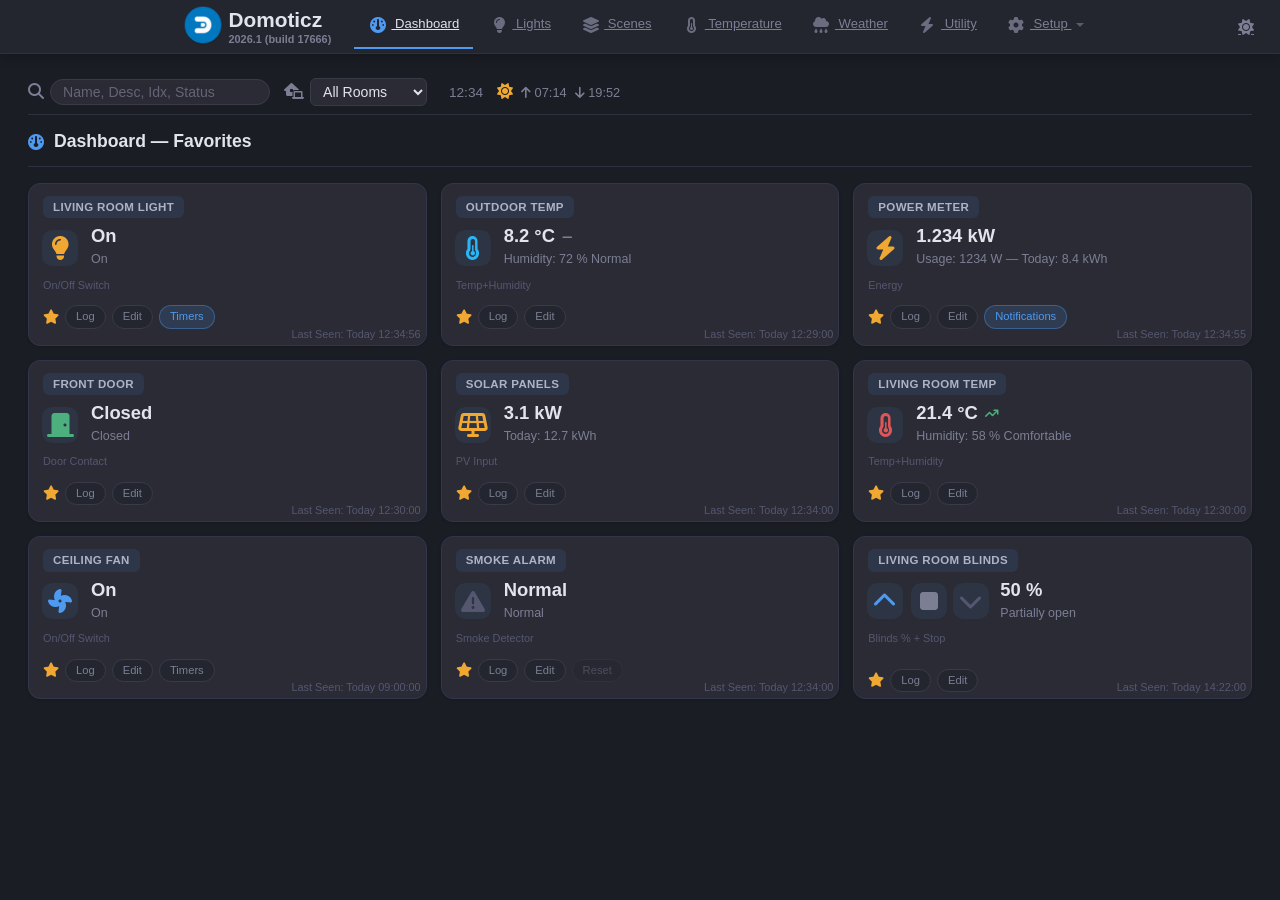
==== demo/index.html @ 9d513e59 "Add Nightglass theme, demo and deploy Introduce the Domoticz 'Nightglass' dark theme: adds core asse" ====
<!DOCTYPE html>
<html lang="en">
<head>
    <meta charset="utf-8">
    <meta name="viewport" content="width=device-width, initial-scale=1.0">
    <title>Dashboard — Nightglass Demo</title>
    <link rel="stylesheet" href="https://cdnjs.cloudflare.com/ajax/libs/font-awesome/6.5.2/css/all.min.css" crossorigin="anonymous" referrerpolicy="no-referrer">
    <link rel="stylesheet" href="../custom.css">
    <link rel="stylesheet" href="demo.css">
    <script src="custom.js"></script>
</head>
<body>
    <script src="navbar.js"></script>
    <script>buildNavbar('dashboard');</script>

    <div id="holder">
        <div class="container-fluid">
            <div style="padding: 16px 0;">

                <!-- topbar -->
                <div id="topBar">
                    <span id="tbFiltSearch">
                        <span class="tbIcon"><i class="fa fa-search"></i></span>
                        <input type="search" placeholder="Name, Desc, Idx, Status">
                    </span>
                    <span id="tbFiltRooms">
                        <span class="tbIcon"><i class="fa fa-house-laptop"></i></span>
                        <select class="combobox ui-corner-all">
                            <option>All Rooms</option>
                            <option>Living Room</option>
                            <option>Kitchen</option>
                            <option>Bedroom</option>
                            <option>Garden</option>
                        </select>
                    </span>
                    <span id="tbTimeSun">
                        <span class="tbTime">12:34</span>
                        <span id="tbSunGroup">
                            <span class="tbIcon"><i class="fa fa-sun"></i></span>
                            <span class="tbSun"><i class="fa fa-arrow-up"></i> 07:14</span>
                            <span class="tbSun"><i class="fa fa-arrow-down"></i> 19:52</span>
                        </span>
                    </span>
                </div>

                <!-- page header -->
                <div class="page-header">
                    <i class="fa-solid fa-gauge"></i>
                    Dashboard &mdash; Favorites
                </div>

                <!-- device cards -->
                <div class="devicesList">
                    <div class="row">

                        <!-- 1. Living Room Light -->
                        <div class="item span4 itemBlock statusNormal" id="d1">
                            <section>
                                <table id="itemtable" border="0" cellpadding="0" cellspacing="0">
                                    <tr>
                                        <td id="name">Living Room Light</td>
                                        <td id="bigtext">On</td>
                                        <td id="img">
                                            <i class="dz-fa-device fa-solid fa-lightbulb" style="color:#f0a832;"></i>
                                        </td>
                                        <td id="status">On</td>
                                        <td id="lastupdate"><span style="font-style:italic">Last Seen</span>: Today 12:34:56</td>
                                        <td id="type">On/Off Switch</td>
                                        <td class="options">
                                            <span><i class="fa-solid fa-star dz-fa-fav dz-fav-on lcursor"></i></span>
                                            <a class="btnsmall" href="#">Log</a>
                                            <a class="btnsmall" href="#">Edit</a>
                                            <a class="btnsmall-sel" href="#">Timers</a>
                                        </td>
                                    </tr>
                                </table>
                            </section>
                        </div>

                        <!-- 2. Outdoor Temp -->
                        <div class="item span4 itemBlock statusNormal" id="d2">
                            <section>
                                <table id="itemtable" border="0" cellpadding="0" cellspacing="0">
                                    <tr>
                                        <td id="name">Outdoor Temp</td>
                                        <td id="bigtext">8.2 °C <i class="dz-fa-trend fa-solid fa-minus"></i></td>
                                        <td id="img">
                                            <i class="dz-fa-device fa-solid fa-temperature-half" style="color:#29b6f6;"></i>
                                        </td>
                                        <td id="status">Humidity: 72 % Normal</td>
                                        <td id="lastupdate"><span style="font-style:italic">Last Seen</span>: Today 12:29:00</td>
                                        <td id="type">Temp+Humidity</td>
                                        <td class="options">
                                            <span><i class="fa-solid fa-star dz-fa-fav dz-fav-on lcursor"></i></span>
                                            <a class="btnsmall" href="#">Log</a>
                                            <a class="btnsmall" href="#">Edit</a>
                                        </td>
                                    </tr>
                                </table>
                            </section>
                        </div>

                        <!-- 3. Power Meter -->
                        <div class="item span4 itemBlock statusNormal" id="d3">
                            <section>
                                <table id="itemtable" border="0" cellpadding="0" cellspacing="0">
                                    <tr>
                                        <td id="name">Power Meter</td>
                                        <td id="bigtext">1.234 kW</td>
                                        <td id="img">
                                            <i class="dz-fa-device fa-solid fa-bolt" style="color:#f0a832;"></i>
                                        </td>
                                        <td id="status">Usage: 1234 W &mdash; Today: 8.4 kWh</td>
                                        <td id="lastupdate"><span style="font-style:italic">Last Seen</span>: Today 12:34:55</td>
                                        <td id="type">Energy</td>
                                        <td class="options">
                                            <span><i class="fa-solid fa-star dz-fa-fav dz-fav-on lcursor"></i></span>
                                            <a class="btnsmall" href="#">Log</a>
                                            <a class="btnsmall" href="#">Edit</a>
                                            <a class="btnsmall-sel" href="#">Notifications</a>
                                        </td>
                                    </tr>
                                </table>
                            </section>
                        </div>

                        <!-- 4. Front Door -->
                        <div class="item span4 itemBlock statusNormal" id="d4">
                            <section>
                                <table id="itemtable" border="0" cellpadding="0" cellspacing="0">
                                    <tr>
                                        <td id="name">Front Door</td>
                                        <td id="bigtext">Closed</td>
                                        <td id="img">
                                            <i class="dz-fa-device fa-solid fa-door-closed" style="color:#4caf7d;"></i>
                                        </td>
                                        <td id="status">Closed</td>
                                        <td id="lastupdate"><span style="font-style:italic">Last Seen</span>: Today 12:30:00</td>
                                        <td id="type">Door Contact</td>
                                        <td class="options">
                                            <span><i class="fa-solid fa-star dz-fa-fav dz-fav-on lcursor"></i></span>
                                            <a class="btnsmall" href="#">Log</a>
                                            <a class="btnsmall" href="#">Edit</a>
                                        </td>
                                    </tr>
                                </table>
                            </section>
                        </div>

                        <!-- 5. Solar Panels -->
                        <div class="item span4 itemBlock statusNormal" id="d5">
                            <section>
                                <table id="itemtable" border="0" cellpadding="0" cellspacing="0">
                                    <tr>
                                        <td id="name">Solar Panels</td>
                                        <td id="bigtext">3.1 kW</td>
                                        <td id="img">
                                            <i class="dz-fa-device fa-solid fa-solar-panel" style="color:#f0a832;"></i>
                                        </td>
                                        <td id="status">Today: 12.7 kWh</td>
                                        <td id="lastupdate"><span style="font-style:italic">Last Seen</span>: Today 12:34:00</td>
                                        <td id="type">PV Input</td>
                                        <td class="options">
                                            <span><i class="fa-solid fa-star dz-fa-fav dz-fav-on lcursor"></i></span>
                                            <a class="btnsmall" href="#">Log</a>
                                            <a class="btnsmall" href="#">Edit</a>
                                        </td>
                                    </tr>
                                </table>
                            </section>
                        </div>

                        <!-- 6. Living Room Temp -->
                        <div class="item span4 itemBlock statusNormal" id="d6">
                            <section>
                                <table id="itemtable" border="0" cellpadding="0" cellspacing="0">
                                    <tr>
                                        <td id="name">Living Room Temp</td>
                                        <td id="bigtext">21.4 °C <i class="dz-fa-trend fa-solid fa-arrow-trend-up"></i></td>
                                        <td id="img">
                                            <i class="dz-fa-device fa-solid fa-temperature-half" style="color:#e05555;"></i>
                                        </td>
                                        <td id="status">Humidity: 58 % Comfortable</td>
                                        <td id="lastupdate"><span style="font-style:italic">Last Seen</span>: Today 12:30:00</td>
                                        <td id="type">Temp+Humidity</td>
                                        <td class="options">
                                            <span><i class="fa-solid fa-star dz-fa-fav dz-fav-on lcursor"></i></span>
                                            <a class="btnsmall" href="#">Log</a>
                                            <a class="btnsmall" href="#">Edit</a>
                                        </td>
                                    </tr>
                                </table>
                            </section>
                        </div>

                        <!-- 7. Ceiling Fan -->
                        <div class="item span4 itemBlock statusNormal" id="d7">
                            <section>
                                <table id="itemtable" border="0" cellpadding="0" cellspacing="0">
                                    <tr>
                                        <td id="name">Ceiling Fan</td>
                                        <td id="bigtext">On</td>
                                        <td id="img">
                                            <i class="dz-fa-device fa-solid fa-fan" style="color:#4e9af1;"></i>
                                        </td>
                                        <td id="status">On</td>
                                        <td id="lastupdate"><span style="font-style:italic">Last Seen</span>: Today 09:00:00</td>
                                        <td id="type">On/Off Switch</td>
                                        <td class="options">
                                            <span><i class="fa-solid fa-star dz-fa-fav dz-fav-on lcursor"></i></span>
                                            <a class="btnsmall" href="#">Log</a>
                                            <a class="btnsmall" href="#">Edit</a>
                                            <a class="btnsmall" href="#">Timers</a>
                                        </td>
                                    </tr>
                                </table>
                            </section>
                        </div>

                        <!-- 8. Smoke Alarm -->
                        <div class="item span4 itemBlock statusNormal" id="d8">
                            <section>
                                <table id="itemtable" border="0" cellpadding="0" cellspacing="0">
                                    <tr>
                                        <td id="name">Smoke Alarm</td>
                                        <td id="bigtext">Normal</td>
                                        <td id="img">
                                            <i class="dz-fa-device fa-solid fa-triangle-exclamation" style="color:#555770;"></i>
                                        </td>
                                        <td id="status">Normal</td>
                                        <td id="lastupdate"><span style="font-style:italic">Last Seen</span>: Today 12:34:00</td>
                                        <td id="type">Smoke Detector</td>
                                        <td class="options">
                                            <span><i class="fa-solid fa-star dz-fa-fav dz-fav-on lcursor"></i></span>
                                            <a class="btnsmall" href="#">Log</a>
                                            <a class="btnsmall" href="#">Edit</a>
                                            <a class="btnsmall-dis" href="#">Reset</a>
                                        </td>
                                    </tr>
                                </table>
                            </section>
                        </div>

                        <!-- 9. Living Room Blinds (triple icon) -->
                        <div class="item span4 itemBlock statusNormal" id="d9">
                            <section>
                                <table id="itemtabletrippleicon" border="0" cellpadding="0" cellspacing="0">
                                    <tr>
                                        <td id="name">Living Room Blinds</td>
                                        <td id="bigtext">50 %</td>
                                        <td id="img1">
                                            <i class="dz-fa-device fa-solid fa-chevron-up lcursor" style="color:#4e9af1;" title="Open Blinds"></i>
                                        </td>
                                        <td id="img2">
                                            <i class="dz-fa-device fa-solid fa-stop lcursor" style="color:#7c7f93;" title="Stop Blinds"></i>
                                        </td>
                                        <td id="img3">
                                            <i class="dz-fa-device fa-solid fa-chevron-down lcursor" style="color:#555770;" title="Close Blinds"></i>
                                        </td>
                                        <td id="status">Partially open</td>
                                        <td id="lastupdate"><span style="font-style:italic">Last Seen</span>: Today 14:22:00</td>
                                        <td id="type">Blinds % + Stop</td>
                                        <td class="options">
                                            <span><i class="fa-solid fa-star dz-fa-fav dz-fav-on lcursor"></i></span>
                                            <a class="btnsmall" href="#">Log</a>
                                            <a class="btnsmall" href="#">Edit</a>
                                        </td>
                                    </tr>
                                </table>
                            </section>
                        </div>

                    </div><!-- /.row -->
                </div><!-- /.devicesList -->

                <div class="page-bottom"></div>
            </div>
        </div>
    </div>
</body>
</html>
---- custom.css ----
@import url("../../css/legacy.css");
/* Don't remove this line! */
@import url("../default/common.css");
@import url("../../font-awesome/css/regular.min.css");
/* Load FA7 regular (outline) style; Domoticz only loads solid by default */

/*
 * ═══════════════════════════════════════════════════════════════════
 *  Domoticz Dark — A clean, modern dark dashboard theme
 *
 *  Color palette
 *  ─────────────
 *  Body / deepest bg:  #1b1d25
 *  Surface 1 (nav):    #23252f
 *  Surface 2 (cards):  #2a2b35
 *  Surface 3 (hover):  #33354a
 *  Border / faint:     #2e3040
 *  Border / strong:    #3a3b47
 *  Accent blue:        #4e9af1
 *  Text primary:       #e2e4ed
 *  Text secondary:     #b0b3c6
 *  Text muted:         #7c7f93
 *  Green / success:    #4caf7d
 *  Red / danger:       #e05555
 *  Yellow / warning:   #f0a832
 * ═══════════════════════════════════════════════════════════════════
 */


/* ══════════════════════════════════════════════════════════════════
   1.  CSS VARIABLE OVERRIDES  (variables.css + dashboard.css tokens)
   ══════════════════════════════════════════════════════════════════ */

:root {
    /* Accent */
    --dz-accent-color: #4e9af1;
    --dz-accent-red: #e05555;
    /* Body */
    --dz-body-bg: #1b1d25;
    --dz-body-bg-start: #1b1d25;
    --dz-body-bg-end: #16181f;
    --dz-body-text: #e2e4ed;
    /* Widgets */
    --dz-widget-bg: #23252f;
    --dz-widget-text: #e2e4ed;
    --dz-widget-border-radius: 10px;
    --dz-widget-shadow: 0 2px 8px rgba(0, 0, 0, 0.25);
    --dz-widget-name-bg: #2a2b35;
    --dz-widget-name-border: #3a3b47;
    --dz-widget-name-text: #e2e4ed;
    --dz-widget-name-font-size: 130%;
    --dz-widget-status-text: #b0b3c6;
    --dz-widget-value-font-size: 140%;
    --dz-widget-hover-name-bg: #33354a;
    --dz-widget-hover-name-border: #4e9af1;
    /* Status colours */
    --dz-status-normal: #2a2b35;
    --dz-status-protected: #2a3050;
    --dz-status-timeout: #e05555;
    --dz-status-low-battery: #f0a832;
    --dz-status-disabled: #3a3b47;
    --dz-status-disabled-opacity: 0.75;
    /* Evohome colours (unchanged) */
    --dz-status-evo-off: var(--dz-status-disabled);
    --dz-status-evo-25: #ff0302;
    --dz-status-evo-22: #ff6a2a;
    --dz-status-evo-19: #fe9b2d;
    --dz-status-evo-16: #79bc5c;
    --dz-status-evo-min: #6ca5fd;
    /* Form inputs */
    --dz-input-bg: #2a2b35;
    --dz-input-text: #e2e4ed;
    --dz-input-border: #3a3b47;
    --dz-input-focus-bg: #33354a;
    /* Modals & dialogs */
    --dz-modal-bg: #23252f;
    --dz-modal-bg-start: #23252f;
    --dz-modal-bg-end: #1e2028;
    --dz-modal-text: #e2e4ed;
    --dz-modal-header-bg: #2a2b35;
    /* Navbar */
    --dz-nav-bg: #23252f;
    /* Buttons */
    --dz-btn-bg: #2a2b35;
    --dz-btn-text: #e2e4ed;
    --dz-btn-border: #3a3b47;
    --dz-btn-hover-bg: #33354a;
    --dz-btn-shadow: none;
    --dz-btn-text-shadow: none;
    --dz-btn-primary-bg: #4e9af1;
    --dz-btn-primary-text: #fff;
    --dz-btn-warning-bg: #f0a832;
    --dz-btn-danger-bg: #e05555;
    --dz-btn-danger-bg-alpha: rgba(224, 85, 85, 0.85);
    --dz-btn-info-bg: #4e9af1;
    --dz-btn-success-bg: #4caf7d;
    /* Content panels */
    --dz-panel-bg: rgba(35, 37, 47, 0.7);
    --dz-panel-bg-dark: rgba(27, 29, 37, 0.85);
    --dz-panel-text: #e2e4ed;
    /* DataTable rows */
    --dz-table-odd-bg: #23252f;
    --dz-table-odd-text: #e2e4ed;
    --dz-table-even-bg: #1e2028;
    --dz-table-even-text: #e2e4ed;
    /* Dashboard 2.0 tokens */
    --dz-dd-grid-line: rgba(255, 255, 255, 0.04);
    --dz-dd-skeleton-start: #2a2b35;
    --dz-dd-skeleton-mid: #33354a;
    --dz-border-color: #2e3040;
    --dd-navbar-h: 54px;
    /* Dashboard widget accent tokens */
    --dz-widget-accent: #4e9af1;
    --dz-widget-amber: #f0a832;
    --dz-widget-energy-export: #4caf7d;
    --dz-widget-energy-price: #c8a0ff;
    --dz-widget-energy-gas: #ff7043;
    --dz-widget-energy-water: #4e9af1;
    --dz-widget-stat-radius: 10px;
    --dz-widget-stat-muted: rgba(226, 228, 237, 0.5);
    --dz-widget-weather-cloud: #7c7f93;
    --dz-widget-weather-snow: #b0b3c6;
    --dz-widget-weather-storm: #e05555;
    --dz-widget-moon-color: #e0d8c8;
    /* -- Semantic aliases (used throughout custom.css; redefine in body.dz-light for light mode) -- */
    --dz-bg: #1b1d25;
    --dz-bg-alt: #1e2028;
    --dz-surface: #23252f;
    --dz-surface-2: #2a2b35;
    --dz-surface-3: #2e3040;
    --dz-border: #33354a;
    --dz-border-b: #3a3b47;
    --dz-text: #e2e4ed;
    --dz-text-soft: #b0b3c6;
    --dz-text-muted: #7c7f93;
    --dz-text-faint: #555770;
    --dz-accent: #4e9af1;
    --dz-accent-light: #6db3f8;
    --dz-accent-hover: #3d89e0;
    --dz-danger: #e05555;
    --dz-danger-hover: #c94444;
    --dz-warning: #f0a832;
    --dz-success: #4caf7d;
    /* RGB channel variants for rgba() compositing */
    --dz-accent-rgb: 78, 154, 241;
    --dz-surface-rgb: 35, 37, 47;
    --dz-border-rgb: 51, 53, 74;
    --dz-overlay-rgb: 255, 255, 255;
}


/* ======================================================================
   1b. LIGHT MODE VARIABLE OVERRIDES  (body.dz-light)
   ====================================================================== */

body.dz-light {
    /* Semantic */
    --dz-bg: #f0f2f5;
    --dz-bg-alt: #e8eaed;
    --dz-surface: #ffffff;
    --dz-surface-2: #f5f6fa;
    --dz-surface-3: #e8eaed;
    --dz-border: #d0d3dc;
    --dz-border-b: #c4c7d0;
    --dz-text: #1a1c24;
    --dz-text-soft: #4a4d5e;
    --dz-text-muted: #6b6e7f;
    --dz-text-faint: #9094a8;
    --dz-accent: #2a7de1;
    --dz-accent-light: #4e9af1;
    --dz-accent-hover: #1d6bc8;
    --dz-danger: #d63b3b;
    --dz-danger-hover: #b32e2e;
    --dz-warning: #c07818;
    --dz-success: #2e8c58;
    --dz-accent-rgb: 42, 125, 225;
    --dz-surface-rgb: 255, 255, 255;
    --dz-border-rgb: 208, 211, 220;
    --dz-overlay-rgb: 0, 0, 0;
    /* Domoticz built-in variable overrides */
    --dz-body-bg: #f0f2f5;
    --dz-body-bg-start: #f0f2f5;
    --dz-body-bg-end: #e8eaed;
    --dz-body-text: #1a1c24;
    --dz-widget-bg: #ffffff;
    --dz-widget-text: #1a1c24;
    --dz-widget-shadow: 0 2px 8px rgba(0, 0, 0, 0.10);
    --dz-widget-name-bg: #f5f6fa;
    --dz-widget-name-border: #d0d3dc;
    --dz-widget-name-text: #1a1c24;
    --dz-widget-status-text: #4a4d5e;
    --dz-widget-hover-name-bg: #e8eaed;
    --dz-widget-hover-name-border: #2a7de1;
    --dz-status-normal: #f5f6fa;
    --dz-status-protected: #e8eef8;
    --dz-status-disabled: #d0d3dc;
    --dz-input-bg: #f5f6fa;
    --dz-input-text: #1a1c24;
    --dz-input-border: #c4c7d0;
    --dz-input-focus-bg: #e8eaed;
    --dz-modal-bg: #ffffff;
    --dz-modal-bg-start: #ffffff;
    --dz-modal-bg-end: #f5f6fa;
    --dz-modal-text: #1a1c24;
    --dz-modal-header-bg: #f5f6fa;
    --dz-nav-bg: #ffffff;
    --dz-btn-bg: #f5f6fa;
    --dz-btn-text: #1a1c24;
    --dz-btn-border: #c4c7d0;
    --dz-btn-hover-bg: #e8eaed;
    --dz-btn-primary-bg: #2a7de1;
    --dz-btn-primary-text: #fff;
    --dz-btn-danger-bg: #d63b3b;
    --dz-btn-danger-bg-alpha: rgba(214, 59, 59, 0.85);
    --dz-btn-info-bg: #2a7de1;
    --dz-btn-success-bg: #2e8c58;
    --dz-btn-warning-bg: #c07818;
    --dz-panel-bg: rgba(255, 255, 255, 0.80);
    --dz-panel-bg-dark: rgba(240, 242, 245, 0.90);
    --dz-panel-text: #1a1c24;
    --dz-table-odd-bg: #ffffff;
    --dz-table-odd-text: #1a1c24;
    --dz-table-even-bg: #f5f6fa;
    --dz-table-even-text: #1a1c24;
    --dz-dd-grid-line: rgba(0, 0, 0, 0.04);
    --dz-dd-skeleton-start: #f5f6fa;
    --dz-dd-skeleton-mid: #e8eaed;
    --dz-border-color: #d0d3dc;
    --dz-widget-accent: #2a7de1;
    --dz-widget-stat-muted: rgba(26, 28, 36, 0.5);
    --dz-widget-weather-cloud: #6b6e7f;
    --dz-widget-weather-snow: #4a4d5e;
    --dz-widget-moon-color: #c8a060;
}

/* ══════════════════════════════════════════════════════════════════
   2.  GLOBAL RESETS & FONT
   ══════════════════════════════════════════════════════════════════ */

body {
    font-family: -apple-system, BlinkMacSystemFont, "Segoe UI", Roboto, "Helvetica Neue", Arial, sans-serif !important;
    -webkit-font-smoothing: antialiased;
    -moz-osx-font-smoothing: grayscale;
    background: var(--dz-bg) !important;
    background-image: none !important;
    color: var(--dz-text);
}

::selection {
    background: rgba(var(--dz-accent-rgb), 0.3);
    color: #fff;
}

::-moz-selection {
    background: rgba(var(--dz-accent-rgb), 0.3);
    color: #fff;
}

::placeholder {
    color: var(--dz-text-muted) !important;
    opacity: 0.7;
}

::-webkit-input-placeholder {
    color: var(--dz-text-muted) !important;
}

::-moz-placeholder {
    color: var(--dz-text-muted) !important;
}


/* ── Custom scrollbar ───────────────────────────────────────────── */

::-webkit-scrollbar {
    width: 8px;
    height: 8px;
}

::-webkit-scrollbar-track {
    background: var(--dz-bg);
}

::-webkit-scrollbar-thumb {
    background: var(--dz-border-b);
    border-radius: 4px;
}

    ::-webkit-scrollbar-thumb:hover {
        background: var(--dz-accent);
    }

* {
    scrollbar-width: thin;
    scrollbar-color: var(--dz-border-b) var(--dz-bg);
}


/* ── Links ──────────────────────────────────────────────────────── */

a {
    color: var(--dz-accent);
}

    a:hover {
        color: #6db0ff;
    }

    a:link {
        color: var(--dz-accent);
    }

.norm-link,
.norm-link a,
.norm-link a:link,
.norm-link a:active,
.norm-link a:visited {
    color: var(--dz-accent);
}


/* ── Headings ───────────────────────────────────────────────────── */

h1,
h3 {
    color: var(--dz-text);
}

h2 {
    color: var(--dz-text-soft);
    background-color: transparent;
}

strong {
    color: var(--dz-text);
}


/* ══════════════════════════════════════════════════════════════════
   3.  NAVBAR  (matches idea/index.html pilot)
   ══════════════════════════════════════════════════════════════════ */

.navbar-inverse .navbar-inner {
    position: relative;
    background: var(--dz-surface) !important;
    background-image: none !important;
    border-bottom: 1px solid var(--dz-surface-3) !important;
    box-shadow: 0 1px 12px rgba(0, 0, 0, 0.3) !important;
    filter: none !important;
    padding: 0 16px !important;
    height: 54px;
}

/* ── Brand / Logo ─────────────────────────────────────────── */

/* Replace default Domoticz logo with ic_launcher.png */
.brand > img {
    content: url('images/ic_launcher.png') !important;
    width: 40px !important;
    height: 40px !important;
    vertical-align: middle;
    margin-right: 4px;
    margin-top: -3px;
}

.brand h1 {
    color: var(--dz-text) !important;
    font-weight: 569;
    padding-top: 9px;
    float: left;
    margin-left: 36px;
    margin-top: -50px;
    text-decoration: none;
}

.brand h2 {
    color: var(--dz-text-muted) !important;
    background-color: transparent !important;
    float: left;
    margin-left: 38px;
    margin-top: -4px;
}

h2#appversion {
    color: var(--dz-text-muted);
}

/* ── Nav items ────────────────────────────────────────────── */

.navbar .nav {
    margin: 0 !important;
}

    .navbar .nav > li {
        margin-top: 0;
        margin-left: 2px;
    }

    .navbar .nav li a {
        font-family: inherit;
        font-weight: 500;
        font-size: 0.82rem;
        color: var(--dz-text-muted) !important;
        background: transparent !important;
        border: none !important;
        border-bottom: 2px solid transparent !important;
        border-radius: 0 !important;
        padding: 16px 14px 14px !important;
        text-shadow: none !important;
        transition: color 0.15s, border-color 0.15s;
        white-space: nowrap;
    }

        /* Font Awesome icon styling in navbar */
        .navbar .nav li a > i.dz-fa-icon {
            font-size: 1rem;
            width: 1.2em;
            text-align: center;
            vertical-align: middle;
            margin-right: 4px;
            opacity: 0.8;
            transition: opacity 0.15s;
        }

        .navbar .nav li a:hover > i.dz-fa-icon {
            opacity: 1;
        }

    .navbar .nav .current_page_item > a > i.dz-fa-icon {
        opacity: 1;
        color: var(--dz-accent);
    }

    /* Font Awesome icons in dropdown menus */
    .navbar .nav .dropdown-menu li a > i.dz-fa-icon {
        font-size: 0.85rem;
        width: 1.4em;
        text-align: center;
        margin-right: 6px;
        opacity: 0.6;
    }

    .navbar .nav .dropdown-menu li a:hover > i.dz-fa-icon {
        opacity: 1;
    }

/* ── Favorite stars → Font Awesome ───────────────────────── */

i.dz-fa-fav {
    font-size: 1rem;
    cursor: pointer;
    transition: color 0.15s, transform 0.15s;
    vertical-align: middle;
}

    i.dz-fa-fav.dz-fav-off {
        color: var(--dz-border-b);
    }

        i.dz-fa-fav.dz-fav-off:hover {
            color: var(--dz-warning);
            transform: scale(1.15);
        }

    i.dz-fa-fav.dz-fav-on {
        color: var(--dz-warning);
    }

        i.dz-fa-fav.dz-fav-on:hover {
            color: #e09828;
            transform: scale(1.15);
        }

/* ── Icon replacement: pre-hide to prevent flicker ──────── */
/* All theme images are hidden immediately on render.        */
/* JS then either replaces (display:none below) or marks    */
/* .dz-icon-skipped to restore visibility.                  */
img[src^="images/"] {
    opacity: 0 !important;
    pointer-events: none !important;
}

    img[src^="images/"].dz-icon-skipped {
        opacity: 1 !important;
        pointer-events: auto !important;
    }

/* ── Icon replacement: hide replaced PNGs ────────────────── */

img.dz-icon-replaced {
    display: none !important;
}

/* ── Icon replacement: size context classes ───────────────── */

/* Default (menu / navbar) */
i.dz-fa-icon {
    font-size: 1rem;
    width: 1.2em;
    text-align: center;
    vertical-align: middle;
    margin-right: 4px;
    opacity: 0.8;
    transition: opacity 0.15s, color 0.15s;
}

/* Trend arrows (tiny inline in bigtext / status) */
i.dz-fa-trend {
    font-size: 0.75rem;
    vertical-align: middle;
    margin: 0 2px;
    line-height: 1;
}

    i.dz-fa-trend.fa-arrow-trend-up {
        color: var(--dz-success);
    }

    i.dz-fa-trend.fa-arrow-trend-down {
        color: var(--dz-danger);
    }

    i.dz-fa-trend.fa-minus {
        color: var(--dz-text-muted);
    }

    i.dz-fa-trend.fa-question {
        color: var(--dz-text-muted);
    }

/* Sensor / weather / device (replaces 48px PNGs) */
i.dz-fa-device {
    font-size: 1.5rem;
    width: 40px;
    height: 40px;
    display: inline-flex;
    align-items: center;
    justify-content: center;
    transition: opacity 0.15s, color 0.2s, transform 0.2s;
    vertical-align: middle;
    flex-shrink: 0;
}

    i.dz-fa-device:hover {
        opacity: 0.85;
    }

/* Wind direction arrow — smooth rotation transitions */
i.dz-wind {
    transition: opacity 0.15s, color 0.2s, transform 0.4s ease;
}

/* Blinds stop button */
i.dz-fa-device.fa-stop {
    color: var(--dz-text-muted);
}

    i.dz-fa-device.fa-stop:hover {
        color: var(--dz-text);
    }

/* Action icons (delete / rename / add in data tables) */
i.dz-fa-action {
    font-size: 0.9rem;
    vertical-align: middle;
    transition: color 0.15s, transform 0.15s;
    cursor: pointer;
}

    i.dz-fa-action.fa-trash-can {
        color: var(--dz-danger);
    }

        i.dz-fa-action.fa-trash-can:hover {
            color: #ff6b6b;
            transform: scale(1.1);
        }

    i.dz-fa-action.fa-pen-to-square {
        color: var(--dz-accent);
    }

        i.dz-fa-action.fa-pen-to-square:hover {
            color: var(--dz-accent-light);
            transform: scale(1.1);
        }

    i.dz-fa-action.fa-plus {
        color: var(--dz-success);
    }

        i.dz-fa-action.fa-plus:hover {
            color: #66d9a0;
            transform: scale(1.1);
        }

    i.dz-fa-action.fa-sliders {
        color: var(--dz-warning);
    }

        i.dz-fa-action.fa-sliders:hover {
            color: #ffc04d;
            transform: scale(1.1);
        }

    i.dz-fa-action.fa-circle-minus {
        color: var(--dz-danger);
    }

        i.dz-fa-action.fa-circle-minus:hover {
            color: #ff6b6b;
            transform: scale(1.1);
        }

    i.dz-fa-action.fa-arrow-up,
    i.dz-fa-action.fa-arrow-down {
        color: var(--dz-text-faint);
    }

        i.dz-fa-action.fa-arrow-up:hover,
        i.dz-fa-action.fa-arrow-down:hover {
            color: var(--dz-text-soft);
            transform: scale(1.1);
        }

    /* Status / state icons */
    i.dz-fa-action.fa-circle-check {
        color: var(--dz-success);
    }

    i.dz-fa-action.fa-circle-xmark {
        color: var(--dz-danger);
    }

    i.dz-fa-action.fa-circle-question {
        color: var(--dz-text-faint);
    }

    i.dz-fa-action.fa-moon {
        color: var(--dz-text-muted);
    }

    i.dz-fa-action.fa-heart-pulse {
        color: var(--dz-accent);
    }

        i.dz-fa-action.fa-heart-pulse:hover {
            color: var(--dz-accent-light);
            transform: scale(1.1);
        }

/* Battery level colours */
i.dz-batt-ok {
    color: var(--dz-success);
}

i.dz-batt-mid {
    color: var(--dz-warning);
}

i.dz-batt-low {
    color: var(--dz-danger);
}

/* Navigation chevron (mobile next arrows) */
i.dz-fa-nav {
    font-size: 0.85rem;
    color: var(--dz-text-muted);
    vertical-align: middle;
    transition: color 0.15s;
}

    i.dz-fa-nav:hover {
        color: var(--dz-accent);
    }

/* ── Navbar-specific icon overrides ──────────────────────── */

.navbar .nav li a:hover {
    color: var(--dz-text-soft) !important;
    background: transparent !important;
    border-bottom-color: rgba(var(--dz-accent-rgb), 0.3) !important;
    transform: none !important;
    box-shadow: none !important;
}

.navbar .nav .current_page_item > a,
.navbar .nav .current_page_item > a:hover {
    color: var(--dz-text) !important;
    background: transparent !important;
    border: none !important;
    border-bottom: 2px solid var(--dz-accent) !important;
    border-radius: 0 !important;
    box-shadow: none !important;
    text-shadow: none !important;
}

    .navbar .nav .current_page_item > a:hover {
        color: #fff !important;
    }

/* ── Dark/Light mode toggle button ───────────────────────── */

#dz-theme-style-nav {
    position: absolute;
    right: 16px;
    top: 0;
    height: 54px;
    margin: 0;
    padding: 0;
    list-style: none;
    display: flex;
    align-items: center;
}

#dz-theme-style-toggle > a,
#dz-theme-style-btn {
    display: flex !important;
    align-items: center;
    height: 54px;
    padding: 0 10px !important;
    color: var(--dz-text-muted) !important;
    font-size: 1rem;
    background: transparent !important;
    border: none !important;
    transition: color 0.2s;
}

    #dz-theme-style-toggle > a:hover,
    #dz-theme-style-btn:hover {
        color: var(--dz-accent) !important;
        background: transparent !important;
        border-bottom-color: transparent !important;
        box-shadow: none !important;
    }

/* ── Dropdown menus ───────────────────────────────────────── */

.navbar .nav .dropdown-menu {
    background: var(--dz-surface) !important;
    backdrop-filter: blur(16px);
    -webkit-backdrop-filter: blur(16px);
    border: 1px solid var(--dz-surface-3) !important;
    border-radius: 10px !important;
    box-shadow: 0 8px 32px rgba(0, 0, 0, 0.5) !important;
    padding: 6px !important;
    margin-top: 0 !important;
}

    .navbar .nav .dropdown-menu li a {
        color: var(--dz-text-soft) !important;
        border-radius: 6px !important;
        padding: 8px 14px !important;
        border: none !important;
        background: transparent !important;
        transition: background 0.15s, color 0.15s;
    }

        .navbar .nav .dropdown-menu li a:hover {
            background: rgba(var(--dz-accent-rgb), 0.1) !important;
            color: var(--dz-text) !important;
            transform: none !important;
            box-shadow: none !important;
        }

    .navbar .nav .dropdown-menu .current_page_item > a {
        background: rgba(var(--dz-accent-rgb), 0.15) !important;
        border: none !important;
        color: #fff !important;
        box-shadow: none !important;
        text-shadow: none !important;
    }

        .navbar .nav .dropdown-menu .current_page_item > a:hover {
            background: rgba(var(--dz-accent-rgb), 0.25) !important;
        }

    .navbar .nav .dropdown-menu .divider {
        background-color: var(--dz-surface-3) !important;
        border-bottom: none !important;
        margin: 4px 6px !important;
    }

.navbar .divider-vertical {
    border-left: 1px solid var(--dz-surface-3);
    border-right: none;
}

.dropdown-menu .divider {
    background-color: var(--dz-surface-3);
    border-bottom: 1px solid var(--dz-border-b);
}


/* ══════════════════════════════════════════════════════════════════
   4.  TOP BAR  (#topBar — search, room selector, sun times)
   ══════════════════════════════════════════════════════════════════ */

#topBar {
    border-bottom: 1px solid var(--dz-surface-3);
    padding-bottom: 8px;
    margin-bottom: 8px;
}

#tbFiltSearch INPUT {
    background: var(--dz-surface-2) !important;
    color: var(--dz-text) !important;
    border: 1px solid var(--dz-border-b) !important;
    border-radius: 20px !important;
    padding: 4px 12px !important;
    font-size: 0.82rem;
    transition: border-color 0.2s, box-shadow 0.2s;
}

    #tbFiltSearch INPUT:focus {
        background: var(--dz-border) !important;
        color: var(--dz-text) !important;
        border-color: var(--dz-accent) !important;
        box-shadow: 0 0 0 2px rgba(var(--dz-accent-rgb), 0.15) !important;
        outline: none !important;
    }

#tbFiltRooms SELECT {
    background: var(--dz-surface-2) !important;
    color: var(--dz-text) !important;
    border: 1px solid var(--dz-border-b) !important;
    border-radius: 6px !important;
    padding: 4px 8px;
}

#tbSunGroup {
    color: var(--dz-text-muted);
}

#tbTimeSun .fa-sun {
    color: var(--dz-warning);
}

#tbLinks a.btn {
    background: var(--dz-surface-2) !important;
    border: 1px solid var(--dz-border-b) !important;
    color: var(--dz-text) !important;
    border-radius: 6px !important;
    font-size: 0.8rem;
    transition: border-color 0.2s, background 0.2s;
}

    #tbLinks a.btn:hover {
        background: var(--dz-border) !important;
        border-color: var(--dz-accent) !important;
    }


/* ══════════════════════════════════════════════════════════════════
   5.  CONTENT PANELS & SECTIONS
   ══════════════════════════════════════════════════════════════════ */

.row-fluid [class^="span"] {
    background-color: rgba(var(--dz-surface-rgb), 0.5) !important;
    color: var(--dz-text) !important;
    border-radius: 10px;
}

.item > section {
    height: 100% !important;
}

.row-fluid .span2 {
    background-color: transparent !important;
}

.page-header-small {
    border-bottom: 1px solid var(--dz-surface-3);
}

.page-content-container {
    background: rgba(var(--dz-surface-rgb), 0.5);
    border: 1px solid var(--dz-surface-3);
    border-radius: 10px;
}

SECTION.dashCategory h2 {
    color: var(--dz-text-muted);
    font-size: 0.78rem;
    font-weight: 600;
    text-transform: uppercase;
    letter-spacing: 0.08em;
    padding-bottom: 6px;
    border-bottom: 1px solid var(--dz-surface-3);
    margin-bottom: 10px;
}

/* ── Device card grid: equal row heights + vertical gap ──────── */
/* align-items:stretch (overrides Domoticz flex-start) makes every  */
/* .item in a flex row grow to the tallest card's height.           */
/* row-gap provides consistent vertical space between wrapped rows. */
.devicesList .row,
SECTION.dashCategory .row,
#tempwidgets,
#weatherwidgets {
    align-items: stretch;
    row-gap: 14px;
}

#holder > .container-fluid {
    padding-top: 54px;
}


/* ══════════════════════════════════════════════════════════════════
   6.  DEVICE / WIDGET CARDS  (the core of the theme)
       Redesigned: clean surface card with compact name chip,
       hero value, smaller icon with background circle,
       and muted metadata footer.
       (Inspired by idea/index.html node-card layout)

       Card DOM (all tds are display:block):
       ┌─ td#name        ← 1st-child   (name chip)
       ├─ td#bigtext     ← 1st+1       (hero value)
       ├─ td#img/img1    ← 1st+2       (primary icon)
       ├─ td#img2        ← 1st+3  *    (2nd icon – blinds/groups only)
       ├─ td#img3        ← 1st+4  *    (3rd icon – blinds+stop only)
       ├─ td#status      ← varies      (status / selector buttons)
       ├─ td#lastupdate  ← varies      (timestamp footer)
       ├─ td.input       ← varies  *   (dimmer slider)
       └─ td.options     ←         *   (tab-view: fav + log/edit/etc.)
   ══════════════════════════════════════════════════════════════════ */

/* Helper: all table ID variants */
/* (written once and re-used via CSS custom-property-like selectors) */


/* ── 6a. Card container (.item.itemBlock div) ─────────────────── */
/* The .item.itemBlock div IS the flex item, so it stretches to the  */
/* row height automatically via align-items:stretch on the flex      */
/* container. All visual card appearance lives here so that hover,   */
/* border and background fill the full equal-height card box.        */

div.item.itemBlock {
    background: var(--dz-surface-2);
    border: 1px solid var(--dz-border);
    border-top-color: rgb(51, 53, 74);
    border-right-color: rgb(51, 53, 74);
    border-bottom-color: rgb(51, 53, 74);
    border-left-color: rgb(51, 53, 74);
    border-radius: 12px;
    box-shadow: 0 1px 3px rgba(0, 0, 0, 0.15);
    padding: 12px 14px 19px;
    box-sizing: border-box;
    min-height: 110px;
    transition: border-color 0.2s ease, box-shadow 0.2s ease, transform 0.15s ease;
    overflow: visible;
    position: relative;
    color: var(--dz-text);
    font-family: inherit;
}

    div.item.itemBlock:hover {
        background: var(--dz-surface-3);
        border-color: rgba(var(--dz-accent-rgb), 0.4);
        box-shadow: 0 4px 16px rgba(0, 0, 0, 0.25);
        transform: translateY(-1px);
    }

/* Temperature / weather widgets carry .itemBlock on the custom     */
/* element tag, while the inner div only gets .item — restore card  */
/* visuals and the positioning context for absolute icons.          */
.itemBlock > div.item {
    background: var(--dz-surface-2);
    border: 1px solid var(--dz-border);
    border-radius: 12px;
    box-shadow: 0 1px 3px rgba(0, 0, 0, 0.15);
    padding: 12px 14px 10px;
    box-sizing: border-box;
    min-height: 120px;
    height: 100%;
    transition: border-color 0.2s ease, box-shadow 0.2s ease, transform 0.15s ease;
    overflow: visible;
    position: relative;
    color: var(--dz-text);
    font-family: inherit;
}

.itemBlock:hover > div.item {
    background: var(--dz-surface-3);
    border-color: rgba(var(--dz-accent-rgb), 0.4);
    box-shadow: 0 4px 16px rgba(0, 0, 0, 0.25);
    transform: translateY(-1px);
}

div.item.itemBlock > section {
    height: 100%;
}

body table[id^="itemtable"],
body table[id^="itemtable"] tbody,
body table[id^="itemtable"] tbody tr {
    width: 100%;
    height: 100%;
}

    body table[id^="itemtable"] tbody tr {
        display: flex;
        flex-direction: column;
    }

/* Reset the inner <tr> — it is now a plain layout container.        */
/* Padding and background have moved to .item.itemBlock above.       */
body table#itemtable tbody tr,
body table#itemtablenotype tbody tr,
body table#itemtablenostatus tbody tr,
body table#itemtablesmall tbody tr,
body table#itemtabledoubleicon tbody tr,
body table#itemtabletrippleicon tbody tr,
body table#itemtablesmalldoubleicon tbody tr,
body table#itemtablesmalltrippleicon tbody tr {
    background: transparent !important;
    border: none !important;
    border-radius: 0 !important;
    box-shadow: none !important;
    padding: 0 !important;
    margin: 0 !important;
    width: 100% !important;
    min-height: 0 !important;
    color: inherit !important;
    font-family: inherit !important;
    transition: none !important;
}


/* ── 6b. Name chip (td:first-child / td#name) ────────────────── */

body table#itemtable tr td:first-child,
body table#itemtablenotype tr td:first-child,
body table#itemtablenostatus tr td:first-child,
body table#itemtablesmall tr td:first-child,
body table#itemtabledoubleicon tr td:first-child,
body table#itemtabletrippleicon tr td:first-child,
body table#itemtablesmalldoubleicon tr td:first-child,
body table#itemtablesmalltrippleicon tr td:first-child {
    display: inline-block !important;
    float: none !important;
    width: auto !important;
    max-width: calc(100% - 10px);
    background: rgba(var(--dz-accent-rgb), 0.10) !important;
    color: var(--dz-text-soft) !important;
    border: none !important;
    border-radius: 6px !important;
    padding: 2px 10px !important;
    margin-bottom: 6px !important;
    font-family: inherit !important;
    font-size: 0.72rem !important;
    font-weight: 600 !important;
    letter-spacing: 0.03em;
    text-transform: uppercase;
    line-height: 1.6 !important;
    height: auto !important;
    white-space: nowrap;
    overflow: hidden;
    text-overflow: ellipsis;
    transition: background 0.2s, color 0.2s;
}

    body table#itemtabletrippleicon tr td:first-child + td + td + td + td + td + td + td {
        color: var(--dz-text-faint) !important;
        font-size: 0.68rem !important;
        padding-left: 0 !important;
        padding-top: 10px !important;
    }

body table#itemtable tr:hover td:first-child,
body table#itemtablenotype tr:hover td:first-child,
body table#itemtablenostatus tr:hover td:first-child,
body table#itemtablesmall tr:hover td:first-child,
body table#itemtabledoubleicon tr:hover td:first-child,
body table#itemtabletrippleicon tr:hover td:first-child,
body table#itemtablesmalldoubleicon tr:hover td:first-child,
body table#itemtablesmalltrippleicon tr:hover td:first-child {
    background: rgba(var(--dz-accent-rgb), 0.18) !important;
    color: var(--dz-text) !important;
}

/* Status-class colour overrides on the name chip */
div.item.statusNormal td#name {
    background-color: rgba(var(--dz-accent-rgb), 0.10) !important;
}

div.item.statusProtected td#name {
    background-color: rgba(78, 100, 241, 0.15) !important;
    color: #8da0f0 !important;
}

div.item.statusTimeout td#name {
    background-color: rgba(224, 85, 85, 0.15) !important;
    color: #f08080 !important;
}

div.item.statusLowBattery td#name {
    background-color: rgba(240, 168, 50, 0.15) !important;
    color: #f0c060 !important;
}

div.item.statusDisabled td#name {
    background-color: rgba(100, 100, 110, 0.12) !important;
    color: var(--dz-text-muted) !important;
}

div.item.statusDisabled {
    opacity: 0.75;
}


/* ── 6c. Hero value (td#bigtext — 2nd td) ────────────────────── */

body table#itemtable tr td:first-child + td,
body table#itemtablenotype tr td:first-child + td,
body table#itemtablenostatus tr td:first-child + td,
body table#itemtablesmall tr td:first-child + td,
body table#itemtabledoubleicon tr td:first-child + td,
body table#itemtabletrippleicon tr td:first-child + td,
body table#itemtablesmalldoubleicon tr td:first-child + td,
body table#itemtablesmalltrippleicon tr td:first-child + td {
    float: none !important;
    display: block !important;
    margin: 0 0 2px 0 !important;
    padding-left: 48px !important;
    min-height: 24px;
    font-size: 1.15rem !important;
    font-weight: 700 !important;
    color: var(--dz-text) !important;
    line-height: 1.35;
    white-space: nowrap;
    overflow: hidden;
    text-overflow: ellipsis;
}

/* Double/triple icon cards need extra left-padding for multiple icons */
body table#itemtabledoubleicon tr td:first-child + td,
body table#itemtablesmalldoubleicon tr td:first-child + td {
    padding-left: 90px !important;
}

body table#itemtabletrippleicon tr td:first-child + td,
body table#itemtablesmalltrippleicon tr td:first-child + td {
    padding-left: 132px !important;
}


    /* ── 6d. Primary icon (td#img — 3rd td) ──────────────────────── */

    body table#itemtable tr td:first-child + td + td,
    body table#itemtablenotype tr td:first-child + td + td,
    body table#itemtablenostatus tr td:first-child + td + td,
    body table#itemtablesmall tr td:first-child + td + td,
    body table#itemtabledoubleicon tr td:first-child + td + td,
    body table#itemtabletrippleicon tr td:first-child + td + td,
    body table#itemtablesmalldoubleicon tr td:first-child + td + td,
    body table#itemtablesmalltrippleicon tr td:first-child + td + td {
        position: absolute !important;
        top: 27px !important;
        left: 0px !important;
        float: none !important;
        display: flex !important;
        align-items: center;
        justify-content: center;
        width: 36px !important;
        height: 36px !important;
        margin: 0 !important;
        padding: 0 !important;
        background: rgba(var(--dz-accent-rgb), 0.08);
        border-radius: 10px;
        overflow: hidden;
        border: none !important;
        transition: background 0.2s;
    }

body table[id^="itemtable"] tr:hover td:first-child + td + td {
    background: rgba(var(--dz-accent-rgb), 0.14);
}

body table#itemtable tr td:first-child + td + td img,
body table#itemtablenotype tr td:first-child + td + td img,
body table#itemtablenostatus tr td:first-child + td + td img,
body table#itemtablesmall tr td:first-child + td + td img,
body table#itemtabledoubleicon tr td:first-child + td + td img,
body table#itemtabletrippleicon tr td:first-child + td + td img,
body table#itemtablesmalldoubleicon tr td:first-child + td + td img,
body table#itemtablesmalltrippleicon tr td:first-child + td + td img {
    width: 26px !important;
    height: 26px !important;
    display: block;
    object-fit: contain;
}


/* ── 6e. Second icon (td#img2 — 4th td) ──────────────────────── */

body table#itemtabledoubleicon tr td:first-child + td + td + td,
body table#itemtabletrippleicon tr td:first-child + td + td + td,
body table#itemtablesmalldoubleicon tr td:first-child + td + td + td,
body table#itemtablesmalltrippleicon tr td:first-child + td + td + td {
    position: absolute !important;
    top: 27px !important;
    left: 38px !important;
    float: none !important;
    display: flex !important;
    align-items: center;
    justify-content: center;
    width: 36px !important;
    height: 36px !important;
    margin: 0 !important;
    padding: 0 !important;
    background: rgba(var(--dz-accent-rgb), 0.08);
    border-radius: 10px;
    overflow: hidden;
    border: none !important;
    transition: background 0.2s;
}

body table#itemtabledoubleicon tr:hover td:first-child + td + td + td,
body table#itemtablesmalldoubleicon tr:hover td:first-child + td + td + td {
    background: rgba(var(--dz-accent-rgb), 0.14);
}

body table#itemtabledoubleicon tr td:first-child + td + td + td img,
body table#itemtabletrippleicon tr td:first-child + td + td + td img,
body table#itemtablesmalldoubleicon tr td:first-child + td + td + td img,
body table#itemtablesmalltrippleicon tr td:first-child + td + td + td img {
    width: 26px !important;
    height: 26px !important;
    display: block;
    object-fit: contain;
}

/* Triple icon third button (td#img3 — 5th td) */
body table#itemtabletrippleicon tr td:first-child + td + td + td + td,
body table#itemtablesmalltrippleicon tr td:first-child + td + td + td + td {
    position: absolute !important;
    top: 27px !important;
    left: 76px !important;
    float: none !important;
    display: flex !important;
    align-items: center;
    justify-content: center;
    width: 36px !important;
    height: 36px !important;
    margin: 0 !important;
    padding: 0 !important;
    background: rgba(var(--dz-accent-rgb), 0.08);
    border-radius: 10px;
    overflow: hidden;
    border: none !important;
    transition: background 0.2s;
}

body table#itemtabletrippleicon tr:hover td:first-child + td + td + td + td,
body table#itemtablesmalltrippleicon tr:hover td:first-child + td + td + td + td {
    background: rgba(var(--dz-accent-rgb), 0.14);
}

body table#itemtabletrippleicon tr td:first-child + td + td + td + td img,
body table#itemtablesmalltrippleicon tr td:first-child + td + td + td + td img {
    width: 26px !important;
    height: 26px !important;
    display: block;
    object-fit: contain;
}


/* ── 6f. Status line (td#status) ──────────────────────────────── */
/*    Must clear the absolute icons and sit below the value line.   */

body table[id^="itemtable"] tr td#status {
    display: block !important;
    float: none !important;
    clear: both;
    position: relative;
    z-index: 1;
    padding-left: 48px !important;
    margin-top: 2px !important;
    font-size: 0.78rem !important;
    font-weight: 500;
    color: var(--dz-text-muted) !important;
    line-height: 1.4;
    min-height: 0;
}

/* Double/triple icon cards: match the bigtext padding */
body table#itemtabledoubleicon tr td#status,
body table#itemtablesmalldoubleicon tr td#status {
    padding-left: 90px !important;
}

body table#itemtabletrippleicon tr td#status,
body table#itemtablesmalltrippleicon tr td#status {
    padding-left: 132px !important;
}

.ui-dialog-titlebar,
.ui-state-default:not(.ui-slider-handle),
.ui-widget-header:not(.ui-slider-handle):not(.ui-slider-range),
.ui-timepicker-div .ui-slider-handle {
    background-image: none !important;
    background-color: transparent !important;
}

.ui-dialog-titlebar,
.ui-state-default:not(.ui-slider-handle),
.ui-widget-header:not(.ui-slider-handle, .ui-slider-range) {
    background-image: none !important;
}

.ui-widget-header {
    background: none !important;
    background-image: none !important;
    background-color: transparent !important;
}

.dd-select {
    border-radius: 2px;
    border: solid 1px var(--dz-border-b);
    position: relative;
    cursor: pointer;
    background: var(--dz-surface) !important;
}

.dd-options {
    border: solid 1px var(--dz-border-b);
    border-top-width: 1px;
    border-top-style: solid;
    border-top-color: var(--dz-border-b);
    border-top: none;
    list-style: none;
    box-shadow: 0px 1px 5px rgba(0, 0, 0, 0.15);
    display: none;
    position: absolute;
    z-index: 2000;
    margin: 0;
    padding: 0;
    background: var(--dz-surface) !important;
    overflow: auto;
}

/* ── 6g. Last update line (td#lastupdate) ─────────────────────── */

body table[id^="itemtable"] tr td#lastupdate {
    display: none !important;
    float: none !important;
    clear: both;
    padding-left: 0 !important;
    margin-top: 8px !important;
    padding-top: 6px !important;
    border-top: 0px solid rgba(var(--dz-overlay-rgb), 0.05) !important;
    font-size: 0.68rem !important;
    color: var(--dz-text-faint) !important;
    font-style: normal !important;
    line-height: 1.5;
    position: absolute;
    bottom: -18px;
    right: -7px;
}

.itemBlock .ui-selectmenu-button {
    width: 93%;
}


body table[id^="itemtable"] tr td#lastupdate span[style] {
    font-style: normal !important;
    color: var(--dz-text-faint) !important;
}

dztemperaturewidget .dz-card-footer {
    margin-top: -5px !important;
}

dzweatherwidget .dz-card-footer {
    margin-top: -5px !important;
}

.dz-card-footer .dz-time {
    white-space: nowrap;
    flex-shrink: 0;
    position: absolute;
    right: 5px;
    font-size: 0.68rem !important;
    color: var(--dz-text-faint) !important;
    font-style: normal !important;
    line-height: 1.5;
}

body table[id^="itemtable"] tr td#type {
    display: block !important;
    float: none !important;
    clear: both;
    padding-left: 0 !important;
    font-size: 0.68rem !important;
    color: var(--dz-text-faint) !important;
    font-style: normal !important;
    margin-bottom: 35px;
}

/* ── 6h. Dimmer / blinds slider ──────────────────────────────── */
/*    The HTML has inline margin-left (50/94/124px) sized for the    */
/*    original full-width name bar layout. The JS ResizeDimSliders   */
/*    also sets an inline pixel width based on #name width.          */
/*    Both must be overridden to fit the new card layout.            */

/* Dashboard slider container (td.input) */
body table[id^="itemtable"] tr td.input {
    display: block !important;
    clear: both;
    float: none !important;
    position: relative;
    width: auto !important;
    padding: 8px 4px 4px 4px !important;
    margin-top: 6px !important;
    border-top: 1px solid rgba(var(--dz-overlay-rgb), 0.04);
}

/* ALL .dimslider divs inside any card — override inline styles.
   Covers dashboard (td.input .dimslider) and tab-view (td#type .dimslider). */
body table[id^="itemtable"] tr .dimslider,
body table[id^="itemtable"] tr div[class*="dimslider"],
body table[id^="itemtable"] tr .dimsmall,
body table[id^="itemtable"] tr .dimsmall3 {
    margin-left: 0 !important;
    margin-right: 0 !important;
    margin-top: 4px !important;
    margin-bottom: 4px !important;
    width: calc(100% - 8px) !important;
    min-width: 60px !important;
    max-width: 100% !important;
    box-sizing: border-box !important;
    visibility: visible !important;
    /* ensure it's shown after init */
}

#itemtabletrippleicon .dimslider {
    margin-top: 10px !important;
}

/* jQuery UI slider track — clean slim track */
body table[id^="itemtable"] tr .dimslider.ui-slider,
body table[id^="itemtable"] tr .ui-slider {
    background: var(--dz-border) !important;
    background-image: none !important;
    border: none !important;
    border-radius: 6px !important;
    height: 6px !important;
    margin-top: 4px !important;
    margin-bottom: 4px !important;
    position: relative;
}

    /* Slider fill / range */
    body table[id^="itemtable"] tr .ui-slider .ui-slider-range {
        background: linear-gradient(90deg, var(--dz-accent), var(--dz-accent-light)) !important;
        background-image: none !important;
        border-radius: 6px !important;
        height: 100% !important;
        top: 0 !important;
    }

    /* Slider handle */
    body table[id^="itemtable"] tr .ui-slider .ui-slider-handle {
        background: var(--dz-accent) !important;
        background-image: none !important;
        border: 2px solid #fff !important;
        border-radius: 50% !important;
        width: 18px !important;
        height: 18px !important;
        top: -7px !important;
        margin-left: -9px !important;
        cursor: grab !important;
        box-shadow: 0 1px 4px rgba(0, 0, 0, 0.3) !important;
        outline: none !important;
        transition: transform 0.1s ease, box-shadow 0.1s ease;
    }

        body table[id^="itemtable"] tr .ui-slider .ui-slider-handle:hover,
        body table[id^="itemtable"] tr .ui-slider .ui-slider-handle:focus {
            background: var(--dz-accent-light) !important;
            transform: scale(1.15);
            box-shadow: 0 0 0 4px rgba(var(--dz-accent-rgb), 0.2), 0 1px 4px rgba(0, 0, 0, 0.3) !important;
        }

        body table[id^="itemtable"] tr .ui-slider .ui-slider-handle:active {
            cursor: grabbing !important;
            transform: scale(1.1);
        }


/* ── 6i. Selector buttons → chip / pill style ─────────────────── */
/*    (Like idea/index.html .filter-btn)                            */

dztemperaturewidget table[id^="itemtablenotype"] tr td#status {
    margin-bottom: 40px !important;
}

dztemperaturewidget table[id^="itemtablenotype"] tr td.options {
    bottom: -10px !important;
}

dzweatherwidget table[id^="itemtablenotype"] tr td#status {
    margin-bottom: 40px !important;
}

dzweatherwidget table[id^="itemtablenotype"] tr td.options {
    bottom: -10px !important;
}


body table[id^="itemtable"] tr td#status .btn-group {
    display: flex !important;
    flex-wrap: wrap !important;
    gap: 5px !important;
    margin-left: 0 !important;
    margin-top: 4px !important;
}

    body table[id^="itemtable"] tr td#status .btn-group .btn {
        font-size: 0.72rem !important;
        padding: 3px 12px !important;
        border-radius: 20px !important;
        border: 1px solid var(--dz-border-b) !important;
        background: var(--dz-surface) !important;
        color: var(--dz-text-muted) !important;
        font-weight: 500;
        line-height: 1.4;
        white-space: normal !important;
        transition: all 0.15s;
        box-shadow: none !important;
        text-shadow: none !important;
        background-image: none !important;
    }

        body table[id^="itemtable"] tr td#status .btn-group .btn:hover {
            background: var(--dz-border) !important;
            color: var(--dz-text) !important;
            border-color: var(--dz-accent) !important;
        }

        body table[id^="itemtable"] tr td#status .btn-group .btn-selected,
        body table[id^="itemtable"] tr td#status .btn-group .btn.active,
        body table[id^="itemtable"] tr td#status .btn-group .btn-selected:hover {
            background: var(--dz-accent) !important;
            color: #fff !important;
            border-color: var(--dz-accent) !important;
        }

/* Selector dropdown (SelectorStyle 1) */
body table[id^="itemtable"] tr td#status .selectorlevels select,
body table[id^="itemtable"] tr td#status select {
    background: var(--dz-surface) !important;
    color: var(--dz-text) !important;
    border: 1px solid var(--dz-border-b) !important;
    border-radius: 8px !important;
    padding: 3px 8px !important;
    font-size: 0.78rem !important;
}

/* jQuery UI selectmenu inside cards */
body table[id^="itemtable"] .ui-selectmenu-button {
    background: var(--dz-surface) !important;
    border: 1px solid var(--dz-border-b) !important;
    border-radius: 8px !important;
    color: var(--dz-text) !important;
}


/* ── 6j. Card entrance animation ──────────────────────────────── */

body table[id^="itemtable"] tbody tr {
    animation: cardSlideIn 0.35s ease both;
}

@keyframes cardSlideIn {
    from {
        opacity: 0;
        transform: translateY(8px);
    }

    to {
        opacity: 1;
        transform: translateY(0);
    }
}


/* ── 6k. Type label for full-size cards ───────────────────────── */

body table#itemtable tr td:first-child + td + td + td + td + td:before,
body table#itemtablenotype tr td:first-child + td + td + td + td:before,
body table#itemtablenostatus tr td:first-child + td + td + td + td + td:before {
    color: var(--dz-text-faint) !important;
    font-size: 0.68rem !important;
}

body table#itemtable tr td:first-child + td + td + td + td + td,
body table#itemtablenostatus tr td:first-child + td + td + td + td + td {
    color: var(--dz-text-faint) !important;
    font-size: 0.68rem !important;
    padding-left: 0 !important;
    margin-top: 10px;
}

    /* Description / detail row in full-size cards */
    body table#itemtable tr td:first-child + td + td + td + td + td + td,
    body table#itemtablenotype tr td:first-child + td + td + td + td + td,
    body table#itemtablenostatus tr td:first-child + td + td + td + td + td + td {
        color: var(--dz-text-muted) !important;
        font-size: 0.78rem !important;
        padding-top: 4px !important;
        padding-left: 0 !important;
        border-top: 0px solid rgba(var(--dz-overlay-rgb), 0.05) !important;
        margin-bottom: 10px;
    }


/* ── 6l. Tab-view options row (favorite star + Log/Edit/etc.) ── */
/*    Style the .btnsmall chips and favorite star                   */

body table[id^="itemtable"] tr td.options {
    display: flex !important;
    flex-wrap: wrap;
    align-items: center;
    gap: 6px;
    padding: 8px 0 2px !important;
    margin-top: auto !important;
    border-top: 0px solid rgba(var(--dz-overlay-rgb), 0.05) !important;
    clear: both;
    position: absolute;
    bottom: -15px;
}

    /* Favorite star icon — FA replacement + PNG fallback */
    body table[id^="itemtable"] tr td.options img[src*="favorite"] {
        width: 18px !important;
        height: 18px !important;
        opacity: 0.6;
        transition: opacity 0.15s, transform 0.15s;
        vertical-align: middle;
        flex-shrink: 0;
    }

        body table[id^="itemtable"] tr td.options img[src*="favorite"]:hover {
            opacity: 1;
            transform: scale(1.15);
        }

    body table[id^="itemtable"] tr td.options i.dz-fa-fav {
        font-size: 0.9rem;
        flex-shrink: 0;
    }

    /* Remove the &nbsp; spacers after the star */
    body table[id^="itemtable"] tr td.options span {
        display: inline-flex;
        align-items: center;
    }

    /* Log / Edit / Timers / Notifications → chip style */
    body table[id^="itemtable"] tr td.options .btnsmall,
    body table[id^="itemtable"] tr td.options .btnsmall-sel,
    body table[id^="itemtable"] tr td.options .btnsmall-dis {
        font-size: 0.7rem !important;
        padding: 3px 10px !important;
        border-radius: 20px !important;
        border: 1px solid var(--dz-border-b) !important;
        background: var(--dz-surface) !important;
        background-image: none !important;
        color: var(--dz-text-muted) !important;
        font-weight: 500;
        line-height: 1.4;
        text-decoration: none;
        transition: all 0.15s;
        white-space: nowrap;
        display: inline-block;
    }

        body table[id^="itemtable"] tr td.options .btnsmall:hover {
            background: var(--dz-border) !important;
            color: var(--dz-text) !important;
            border-color: var(--dz-accent) !important;
        }

    /* Active / "has items" variant (e.g. Timers active, Notifications set) */
    body table[id^="itemtable"] tr td.options .btnsmall-sel {
        background: rgba(var(--dz-accent-rgb), 0.15) !important;
        color: var(--dz-accent) !important;
        border-color: rgba(var(--dz-accent-rgb), 0.4) !important;
    }

        body table[id^="itemtable"] tr td.options .btnsmall-sel:hover {
            background: rgba(var(--dz-accent-rgb), 0.25) !important;
            color: #fff !important;
            border-color: var(--dz-accent) !important;
        }

    /* Disabled variant */
    body table[id^="itemtable"] tr td.options .btnsmall-dis {
        opacity: 0.4;
        cursor: default;
    }


/* ══════════════════════════════════════════════════════════════════
   7.  BUTTONS  (flat dark style)
   ══════════════════════════════════════════════════════════════════ */

.btn {
    background-image: none !important;
    text-shadow: none !important;
    box-shadow: none !important;
    border-radius: 8px !important;
    transition: all 0.2s ease;
}

    .btn.btn-default {
        background: var(--dz-surface-2) !important;
        color: var(--dz-text) !important;
        border: 1px solid var(--dz-border-b) !important;
    }

        .btn.btn-default:hover {
            background: var(--dz-border) !important;
            border-color: var(--dz-accent) !important;
        }

        .btn.btn-default.active {
            background: rgba(var(--dz-accent-rgb), 0.18) !important;
            border-color: var(--dz-accent) !important;
            color: #fff !important;
        }

.btnsmall,
.btnsmall-sel {
    background: var(--dz-surface-2) !important;
    background-image: none !important;
    color: var(--dz-text) !important;
    border: 1px solid var(--dz-border-b) !important;
    border-radius: 6px !important;
    transition: all 0.2s ease;
}

    .btnsmall:hover {
        background: var(--dz-border) !important;
        border-color: var(--dz-accent) !important;
        color: #fff !important;
        box-shadow: none !important;
    }

.btnsmall-sel {
    background: rgba(var(--dz-accent-rgb), 0.18) !important;
    border-color: var(--dz-accent) !important;
}

.btnsmall-dis {
    background: var(--dz-bg-alt) !important;
    background-image: none !important;
    color: var(--dz-text-muted) !important;
    border: 1px solid var(--dz-surface-3) !important;
    border-radius: 6px !important;
    opacity: 0.6;
}

.btnstyle,
.btnstyle3 {
    background: var(--dz-surface-2) !important;
    background-image: none !important;
    border: 1px solid var(--dz-border-b) !important;
    border-radius: 8px !important;
    color: var(--dz-text) !important;
    transition: all 0.2s ease;
}

    .btnstyle:hover,
    .btnstyle3:hover {
        background: var(--dz-border) !important;
        border-color: var(--dz-accent) !important;
        color: #fff !important;
    }

.btnstyle-sel,
.btnstyle3-sel {
    background: rgba(var(--dz-accent-rgb), 0.18) !important;
    background-image: none !important;
    border: 1px solid var(--dz-accent) !important;
    border-radius: 8px !important;
    color: #fff !important;
}

.btnstylerev {
    background: var(--dz-surface-2) !important;
    background-image: none !important;
    border: 1px solid var(--dz-border-b) !important;
    border-radius: 8px !important;
    color: var(--dz-text) !important;
}

.btnstyle3:disabled,
.btnstyle3-dis {
    background: var(--dz-bg-alt) !important;
    background-image: none !important;
    color: var(--dz-text-muted) !important;
    border: 1px solid var(--dz-surface-3) !important;
    opacity: 0.6;
}

.btn-primary {
    background-color: var(--dz-accent) !important;
    background-image: none !important;
    border-color: var(--dz-accent) !important;
    color: #fff !important;
}

    .btn-primary:hover {
        background-color: var(--dz-accent-hover) !important;
    }

.btn-danger {
    background-color: var(--dz-danger) !important;
    background-image: none !important;
    border-color: var(--dz-danger) !important;
}

    .btn-danger:hover {
        background-color: var(--dz-danger-hover) !important;
    }

.btn-success {
    background-color: var(--dz-success) !important;
    background-image: none !important;
    border-color: var(--dz-success) !important;
}

    .btn-success:hover {
        background-color: #3d9e6c !important;
    }

.btn-warning {
    background-color: var(--dz-warning) !important;
    background-image: none !important;
    border-color: var(--dz-warning) !important;
}

    .btn-warning:hover {
        background-color: #d99528 !important;
    }

.btn-info {
    background-color: var(--dz-accent) !important;
    background-image: none !important;
    border-color: var(--dz-accent) !important;
}

    .btn-info:hover {
        background-color: var(--dz-accent-hover) !important;
    }

/* Modern glass-style buttons */
.btn-modern {
    background: rgba(var(--dz-accent-rgb), 0.12) !important;
    border: 1px solid rgba(var(--dz-accent-rgb), 0.35) !important;
    color: var(--dz-text) !important;
    border-radius: 10px !important;
}

    .btn-modern:hover {
        background: rgba(var(--dz-accent-rgb), 0.25) !important;
        border-color: rgba(var(--dz-accent-rgb), 0.6) !important;
        color: #fff !important;
        box-shadow: 0 8px 24px rgba(var(--dz-accent-rgb), 0.2) !important;
    }

.btn-modern-warning {
    background: rgba(240, 168, 50, 0.12) !important;
    border-color: rgba(240, 168, 50, 0.35) !important;
}

    .btn-modern-warning:hover:not(:disabled) {
        background: rgba(240, 168, 50, 0.25) !important;
        border-color: rgba(240, 168, 50, 0.6) !important;
        box-shadow: 0 8px 24px rgba(240, 168, 50, 0.2) !important;
    }


/* ══════════════════════════════════════════════════════════════════
   8.  FORM INPUTS  (clean pill-style like idea/index.html)
   ══════════════════════════════════════════════════════════════════ */

input[type="text"],
input[type="password"],
input[type="number"],
input[type="email"],
input[type="search"],
input[type="tel"],
input[type="url"],
textarea {
    background-color: var(--dz-surface-2) !important;
    color: var(--dz-text) !important;
    border: 1px solid var(--dz-border-b) !important;
    border-radius: 8px !important;
    padding: 6px 12px !important;
    font-family: inherit !important;
    font-size: 0.88rem !important;
    transition: border-color 0.2s ease, box-shadow 0.2s ease, background-color 0.2s ease;
}

    input:focus,
    textarea:focus {
        background-color: var(--dz-surface-3) !important;
        color: var(--dz-text) !important;
        border-color: var(--dz-accent) !important;
        box-shadow: 0 0 0 3px rgba(var(--dz-accent-rgb), 0.12) !important;
        outline: none !important;
    }

/* ── Themed Device Container ─────────────────────────────────────────────── */
#devicecontainer {
    margin-top: 3px;
    background: rgba(27, 29, 37, 0.92); /* glassy dark background */
    background-image: linear-gradient(to bottom, rgba(42, 43, 53, 0.92), rgba(22, 24, 31, 0.98));
    border: 1px solid var(--dz-border-color, #2e3040);
    border-radius: 12px;
    box-shadow: 0 4px 24px rgba(0,0,0,0.18);
    width: 100%;
    height: 240px;
    overflow-y: scroll;
    padding: 12px 16px;
    color: var(--dz-body-text, #e2e4ed);
    font-size: 1em;
}

    #devicecontainer input[type="checkbox"].devicecheckbox {
        accent-color: var(--dz-accent-color, #4e9af1);
        width: 18px;
        height: 18px;
        margin-right: 10px;
        vertical-align: middle;
        border-radius: 6px;
        background: rgba(255,255,255,0.08);
        border: 1.5px solid var(--dz-accent-color, #4e9af1);
        box-shadow: 0 2px 8px rgba(0,0,0,0.10);
        transition: border-color 0.2s;
    }

        #devicecontainer input[type="checkbox"].devicecheckbox:checked {
            border-color: var(--dz-accent-color, #4e9af1);
            background: rgba(78,154,241,0.18);
        }

    #devicecontainer label, #devicecontainer br, #devicecontainer input[type="checkbox"] {
        cursor: pointer;
    }

    #devicecontainer .devicecheckbox + span {
        vertical-align: middle;
        margin-right: 18px;
    }

    #devicecontainer input[type="checkbox"]:focus {
        outline: 2px solid var(--dz-accent-color, #4e9af1);
        outline-offset: 2px;
    }

    #devicecontainer::-webkit-scrollbar {
        width: 10px;
        background: rgba(42, 43, 53, 0.18);
        border-radius: 8px;
    }

    #devicecontainer::-webkit-scrollbar-thumb {
        background: rgba(78, 154, 241, 0.18);
        border-radius: 8px;
    }

select {
    background-color: var(--dz-surface-2) !important;
    color: var(--dz-text) !important;
    border: 1px solid var(--dz-border-b) !important;
    border-radius: 8px !important;
    padding: 4px 8px;
    font-size: 0.88rem;
}

/* jQuery UI inputs */
textarea.ui-widget-content,
input.ui-widget-content {
    background-color: var(--dz-surface-2) !important;
    background-image: none !important;
    color: var(--dz-text) !important;
    border: 1px solid var(--dz-border-b) !important;
    border-radius: 8px !important;
}

.inputbox {
    background: var(--dz-surface-2) !important;
    color: var(--dz-text) !important;
    border: 1px solid var(--dz-border-b);
    border-radius: 6px;
    padding: 4px 8px;
}

/* Room / floorplan combos */
#comboroom,
#combofloorplan {
    background: var(--dz-surface-2) !important;
    border: 1px solid var(--dz-border-b) !important;
    color: var(--dz-text) !important;
    border-radius: 8px;
    font-family: inherit;
}

/* Glass-style inputs */
.glass-input {
    background: rgba(42, 43, 53, 0.8) !important;
    border: 1px solid var(--dz-border-b) !important;
    border-radius: 10px !important;
    color: var(--dz-text) !important;
}

    .glass-input:focus {
        border-color: var(--dz-accent) !important;
        box-shadow: 0 0 12px rgba(var(--dz-accent-rgb), 0.12) !important;
        background: rgba(var(--dz-border-rgb), 0.9) !important;
    }

    .glass-input::placeholder {
        color: var(--dz-text-muted) !important;
    }

/* dz-picker */
.dz-picker-btn {
    background: var(--dz-surface-2) !important;
    color: var(--dz-text) !important;
    border: 1px solid var(--dz-border-b) !important;
    border-radius: 8px !important;
}

    .dz-picker-btn:focus {
        border-color: var(--dz-accent) !important;
        box-shadow: 0 0 0 2px rgba(var(--dz-accent-rgb), 0.15) !important;
    }


/* ══════════════════════════════════════════════════════════════════
   9.  MODALS & DIALOGS
       Covers: Bootstrap modal, jQuery UI dialog, Bootbox,
       Noty toasts, RGBW / Setpoint / RFY popups, Tips modal.
       Design: dark surface card, subtle border, accent highlights,
       consistent with idea/index.html surface/border palette.
   ══════════════════════════════════════════════════════════════════ */

/* ── 9a. Modal backdrop ───────────────────────────────────────── */

.modal-backdrop,
.modal-backdrop.fade.in {
    background: rgba(14, 15, 20, 0.75) !important;
    backdrop-filter: blur(4px);
    -webkit-backdrop-filter: blur(4px);
}

/* ── 9b. Bootstrap .modal ─────────────────────────────────────── */

.modal {
    background-color: transparent !important;
    border: none !important;
    border-radius: 14px !important;
    overflow: hidden;
    box-shadow: 0 12px 48px rgba(0, 0, 0, 0.5), 0 0 0 1px var(--dz-border) !important;
}

    .modal .modal-content,
    .modal-content {
        background: var(--dz-surface) !important;
        border: 1px solid var(--dz-border) !important;
        border-radius: 14px !important;
        box-shadow: none !important;
        color: var(--dz-text);
    }

.modal-header {
    background: var(--dz-surface-2) !important;
    border-bottom: 1px solid var(--dz-border) !important;
    border-radius: 14px 14px 0 0 !important;
    padding: 14px 20px !important;
}

    .modal-header .close,
    .modal-header button.close {
        color: var(--dz-text-muted) !important;
        text-shadow: none !important;
        opacity: 0.6 !important;
        font-size: 1.3rem;
        transition: opacity 0.15s, color 0.15s;
    }

        .modal-header .close:hover {
            color: var(--dz-text) !important;
            opacity: 1 !important;
        }

.modal-title {
    color: var(--dz-text) !important;
    font-weight: 600;
    font-size: 1rem;
}

.modal-body {
    background: var(--dz-surface) !important;
    color: var(--dz-text) !important;
    padding: 16px 20px !important;
}

.modal-footer {
    background: var(--dz-bg-alt) !important;
    border-top: 1px solid var(--dz-border) !important;
    border-radius: 0 0 14px 14px !important;
    padding: 12px 20px !important;
}

    /* Footer buttons → accent pill style */
    .modal-footer .btn {
        border-radius: 8px !important;
        font-size: 0.82rem;
        padding: 6px 16px !important;
        transition: all 0.15s;
    }

/* ── 9c. Bootbox dialogs ──────────────────────────────────────── */

.bootbox .modal-content {
    background: var(--dz-surface) !important;
    border: 1px solid var(--dz-border) !important;
    border-radius: 14px !important;
}

.bootbox-body {
    color: var(--dz-text) !important;
    font-size: 0.9rem;
    line-height: 1.5;
}

.bootbox-form {
    color: var(--dz-text) !important;
}

.bootbox-input,
.bootbox-input-text {
    background: var(--dz-surface-2) !important;
    color: var(--dz-text) !important;
    border: 1px solid var(--dz-border-b) !important;
    border-radius: 8px !important;
    padding: 6px 10px !important;
}

    .bootbox-input:focus,
    .bootbox-input-text:focus {
        border-color: var(--dz-accent) !important;
        box-shadow: 0 0 0 2px rgba(var(--dz-accent-rgb), 0.15) !important;
        outline: none !important;
    }

/* ── 9c-2. jQuery UI widget overlay ──────────────────────────── */

.ui-widget-overlay {
    background: rgba(0, 0, 0, 0.7) !important;
    background-image: none !important;
    opacity: 1 !important;
}

/* ── 9d. jQuery UI .ui-dialog ─────────────────────────────────── */

.ui-dialog {
    background: var(--dz-surface) !important;
    background-image: none !important;
    border: 1px solid var(--dz-border) !important;
    border-radius: 14px !important;
    box-shadow: 0 12px 48px rgba(0, 0, 0, 0.5) !important;
    padding: 0 !important;
    overflow: hidden;
    color: var(--dz-text) !important;
}

    .ui-dialog .ui-dialog-titlebar {
        background: var(--dz-surface-2) !important;
        background-image: none !important;
        border-bottom: 1px solid var(--dz-border) !important;
        border-radius: 14px 14px 0 0 !important;
        padding: 12px 16px !important;
        color: var(--dz-text) !important;
    }

    .ui-dialog .ui-dialog-title {
        color: var(--dz-text) !important;
        font-weight: 600;
        font-size: 0.95rem;
    }

    .ui-dialog .ui-dialog-titlebar-close {
        background: transparent !important;
        border: none !important;
        color: var(--dz-text-muted) !important;
        opacity: 0.7;
        transition: opacity 0.15s, color 0.15s;
        right: 10px !important;
        top: 50% !important;
        transform: translateY(-50%);
        width: 28px !important;
        height: 28px !important;
        padding: 0 !important;
        display: flex !important;
        align-items: center;
        justify-content: center;
        border-radius: 6px;
    }

        .ui-dialog .ui-dialog-titlebar-close:hover {
            opacity: 1;
            color: var(--dz-text) !important;
            background: rgba(var(--dz-overlay-rgb), 0.06) !important;
        }

        /* Hide the sprite-based icon span and replace with FA icon */
        .ui-dialog .ui-dialog-titlebar-close .ui-icon {
            background-image: none !important;
            text-indent: 0 !important;
            overflow: visible !important;
            width: auto !important;
            height: auto !important;
            margin: 0 !important;
            position: static !important;
        }

            .ui-dialog .ui-dialog-titlebar-close .ui-icon::before {
                font-family: "Font Awesome 7 Free", FontAwesome, sans-serif;
                font-weight: 900;
                content: "\f00d";
                color: inherit;
                font-size: 0.85rem;
                display: block;
                -webkit-font-smoothing: antialiased;
                -moz-osx-font-smoothing: grayscale;
            }

/* .ui-close (RGBW / RFY popups) — replace background sprite with FA icon */
.ui-close {
    background: none !important;
    background-image: none !important;
    width: 28px !important;
    height: 28px !important;
    display: flex !important;
    align-items: center;
    justify-content: center;
    border-radius: 6px;
    cursor: pointer;
    transition: background 0.15s, color 0.15s;
    color: var(--dz-text-muted);
    position: absolute;
    top: 8px;
    right: 8px;
    z-index: 10;
}

    .ui-close:hover {
        background: rgba(255, 255, 255, 0.08) !important;
        color: var(--dz-text);
    }

    .ui-close::before {
        font-family: "Font Awesome 7 Free", FontAwesome, sans-serif;
        font-weight: 900;
        content: "\f00d";
        font-size: 0.85rem;
        -webkit-font-smoothing: antialiased;
        -moz-osx-font-smoothing: grayscale;
    }

.ui-dialog .ui-dialog-content {
    background: var(--dz-surface) !important;
    color: var(--dz-text) !important;
    padding: 16px !important;
}

.ui-dialog .ui-dialog-buttonpane {
    background: var(--dz-bg-alt) !important;
    border-top: 1px solid var(--dz-border) !important;
    padding: 10px 16px !important;
    margin-top: 0 !important;
}

    .ui-dialog .ui-dialog-buttonpane .ui-button {
        background: var(--dz-surface-2) !important;
        background-image: none !important;
        color: var(--dz-text) !important;
        border: 1px solid var(--dz-border-b) !important;
        border-radius: 8px !important;
        padding: 6px 16px !important;
        font-size: 0.82rem;
        cursor: pointer;
        transition: all 0.15s;
    }

        .ui-dialog .ui-dialog-buttonpane .ui-button:hover {
            background: var(--dz-border) !important;
            border-color: var(--dz-accent) !important;
        }

/* ── 9e. Generic .ui-widget-content / .ui-state-default ──────── */
/*    Careful not to hit sliders — excluded via :not()              */

.ui-dialog-buttonpane,
.ui-widget-content:not(.ui-slider) {
    background-color: var(--dz-surface) !important;
    background-image: none !important;
    color: var(--dz-text) !important;
}

.ui-dialog-titlebar,
.ui-state-default:not(.ui-slider-handle),
.ui-widget-header:not(.ui-slider-handle, .ui-slider-range) {
    background-color: var(--dz-surface-2) !important;
    background-image: none !important;
    color: var(--dz-text) !important;
    border-color: var(--dz-border-b) !important;
}

/* ── 9f. Noty toast notifications ──────────────────────────────── */
/* Target the relax theme's type selectors with equal specificity   */
/* so !important cleanly wins over the light-theme defaults.        */

.noty_theme__relax.noty_bar {
    background-color: var(--dz-surface) !important;
    border: 1px solid var(--dz-border-b) !important;
    border-radius: 12px !important;
    box-shadow: 0 6px 24px rgba(0, 0, 0, 0.45) !important;
    color: var(--dz-text) !important;
    overflow: hidden !important;
    font-family: inherit !important;
    position: relative !important;
}

/* Kill the relax theme's bright type backgrounds */
.noty_theme__relax.noty_type__alert,
.noty_theme__relax.noty_type__notification,
.noty_theme__relax.noty_type__success,
.noty_theme__relax.noty_type__error,
.noty_theme__relax.noty_type__warning,
.noty_theme__relax.noty_type__info,
.noty_theme__relax.noty_type__information {
    background-color: var(--dz-surface) !important;
    border-color: var(--dz-border-b) !important;
    color: var(--dz-text) !important;
}

/* Accent stripe — coloured left border on the bar */
.noty_theme__relax.noty_type__success {
    border-left: 3px solid var(--dz-success) !important;
}

.noty_theme__relax.noty_type__error {
    border-left: 3px solid var(--dz-danger) !important;
}

.noty_theme__relax.noty_type__warning {
    border-left: 3px solid var(--dz-warning) !important;
}

.noty_theme__relax.noty_type__info,
.noty_theme__relax.noty_type__information {
    border-left: 3px solid var(--dz-accent) !important;
}

/* Body text area */
.noty_theme__relax.noty_bar .noty_body {
    background: transparent !important;
    color: var(--dz-text) !important;
    padding: 13px 40px 13px 16px !important;
    font-size: 0.86rem !important;
    line-height: 1.5 !important;
}

/* Close button */
.noty_close_button {
    background: rgba(var(--dz-overlay-rgb), 0.06) !important;
    color: var(--dz-text-muted) !important;
    border-radius: 6px !important;
    top: 8px !important;
    right: 8px !important;
    width: 24px !important;
    height: 24px !important;
    line-height: 24px !important;
    font-size: 0.8rem !important;
    transition: background 0.15s, color 0.15s;
}

    .noty_close_button:hover {
        background: rgba(255, 255, 255, 0.14) !important;
        color: var(--dz-text) !important;
    }

/* Progress bar */
.noty_progressbar {
    background-color: rgba(var(--dz-accent-rgb), 0.35) !important;
    height: 2px !important;
    opacity: 1 !important;
}

/* ── 9g. RGBW colour picker popup ─────────────────────────────── */

#rgbw_popup,
#rfy_popup {
    background: var(--dz-surface) !important;
    border: 1px solid var(--dz-border) !important;
    border-radius: 14px !important;
    box-shadow: 0 12px 48px rgba(0, 0, 0, 0.5) !important;
    color: var(--dz-text) !important;
    padding: 16px !important;
}

    /* RGBW On / Full Light / Night Light / Off buttons — pill style */
    #rgbw_popup .btn-group .btn.btn-small,
    #ledtable .btn-group .btn.btn-small {
        background: var(--dz-surface-2) !important;
        background-image: none !important;
        color: var(--dz-text-muted) !important;
        border: 1px solid var(--dz-border-b) !important;
        border-radius: 20px !important;
        padding: 4px 14px !important;
        font-size: 0.76rem !important;
        font-weight: 500;
        text-shadow: none !important;
        box-shadow: none !important;
        transition: all 0.2s ease;
        margin: 2px;
    }

        #rgbw_popup .btn-group .btn.btn-small:hover,
        #ledtable .btn-group .btn.btn-small:hover {
            background: var(--dz-border) !important;
            color: var(--dz-text) !important;
            border-color: var(--dz-accent) !important;
        }

        #rgbw_popup .btn-group .btn.btn-small:active,
        #rgbw_popup .btn-group .btn.btn-small.active,
        #ledtable .btn-group .btn.btn-small:active,
        #ledtable .btn-group .btn.btn-small.active {
            background: rgba(var(--dz-accent-rgb), 0.18) !important;
            color: #fff !important;
            border-color: var(--dz-accent) !important;
        }

    /* RGBW sliders */
    #rgbw_popup .dimslider {
        background: var(--dz-border) !important;
        border: none !important;
        border-radius: 6px !important;
    }

    /* ── jQWCP — jQuery Wheel Color Picker widget ──────────────── */

    /* Main container */
    #rgbw_popup .jQWCP-wWidget,
    #rgbw-picker .jQWCP-wWidget {
        background: transparent !important;
        border: none !important;
        box-shadow: none !important;
    }

    /* Color wheel (hue + temperature wheel) */
    #rgbw_popup .jQWCP-wWheel,
    #rgbw-picker .jQWCP-wWheel {
        border-radius: 50%;
        box-shadow: 0 0 16px rgba(0, 0, 0, 0.3), inset 0 0 0 1px rgba(var(--dz-overlay-rgb), 0.06);
        background-color: transparent;
    }

    /* Wheel overlay (saturation dim layer) */
    #rgbw_popup .jQWCP-wWheelOverlay,
    #rgbw-picker .jQWCP-wWheelOverlay {
        border-radius: 50%;
    }

    /* Wheel cursor (the draggable dot on the wheel) */
    #rgbw_popup .jQWCP-wWheelCursor,
    #rgbw-picker .jQWCP-wWheelCursor {
        border: 2px solid #fff !important;
        border-radius: 50% !important;
        box-shadow: 0 0 6px rgba(0, 0, 0, 0.5), 0 0 0 1px rgba(0, 0, 0, 0.2) !important;
        width: 14px !important;
        height: 14px !important;
        margin-left: -7px !important;
        margin-top: -7px !important;
    }

    /* Slider wrappers (Value, Kelvin/Temperature, Master, RGB channels, etc.) */
    #rgbw_popup .jQWCP-slider-wrapper,
    #rgbw-picker .jQWCP-slider-wrapper {
        background: var(--dz-surface-2) !important;
        border: 1px solid var(--dz-border) !important;
        border-radius: 8px !important;
        padding: 4px !important;
        margin-top: 8px !important;
        overflow: hidden;
    }

    /* Canvas slider bars (the gradient strips) */
    #rgbw_popup .jQWCP-slider,
    #rgbw-picker .jQWCP-slider {
        border-radius: 6px !important;
        cursor: pointer;
    }

    /* Slider cursors (small triangular / bar indicator) */
    #rgbw_popup .jQWCP-scursor,
    #rgbw-picker .jQWCP-scursor {
        border-color: #fff transparent transparent transparent !important;
        filter: drop-shadow(0 1px 2px rgba(0, 0, 0, 0.4));
    }

    /* Preview swatch box */
    #rgbw_popup .jQWCP-wPreview,
    #rgbw-picker .jQWCP-wPreview {
        border: 1px solid var(--dz-border) !important;
        border-radius: 8px !important;
        overflow: hidden;
        margin-top: 8px;
    }

    #rgbw_popup .jQWCP-wPreviewBox,
    #rgbw-picker .jQWCP-wPreviewBox {
        border-radius: 6px !important;
    }

    /* ── Color Mode selection row (#ColorMode) ─────────────────── */

    #ColorMode {
        padding: 8px 0 !important;
    }

    #ColorMode td {
        display: flex !important;
        flex-wrap: wrap;
        gap: 6px;
        align-items: center;
        padding: 0 !important;
    }

    /* Mode icons — hide links whose image is hidden (display:none) */
    #ColorMode td a {
        display: none;
    }

    /* Only show <a> tags that contain a visible image */
    #ColorMode td a:has(img:not([style*="display: none"])) {
        display: inline-flex;
        align-items: center;
        justify-content: center;
        width: 44px;
        height: 44px;
        border-radius: 10px;
        border: 1px solid var(--dz-border-b);
        background: var(--dz-surface-2);
        transition: all 0.2s ease;
        overflow: hidden;
    }

    #ColorMode td a:hover {
        background: var(--dz-border);
        border-color: var(--dz-accent);
        box-shadow: 0 0 8px rgba(var(--dz-accent-rgb), 0.15);
    }

    /* Mode icon images — fit inside the button-like container */
    #ColorMode td a img {
        width: 32px !important;
        height: 32px !important;
        object-fit: contain;
        transition: transform 0.15s ease;
    }

    #ColorMode td a:hover img {
        transform: scale(1.08);
    }

    /* Selected mode icon — accent highlight */
    #ColorMode td a img.selected {
        filter: drop-shadow(0 0 4px rgba(var(--dz-accent-rgb), 0.5));
    }

    /* When selected icon is shown, highlight its parent link */
    #ColorMode td a:has(img.selected:not([style*="display: none"])) {
        background: rgba(var(--dz-accent-rgb), 0.15);
        border-color: rgba(var(--dz-accent-rgb), 0.4);
        box-shadow: 0 0 10px rgba(var(--dz-accent-rgb), 0.2);
    }

    /* RGBW popup / LED table layout cleanup */
    #rgbw_popup table,
    #ledtable {
        border-collapse: separate;
        border-spacing: 0;
    }

    #rgbw_popup table td,
    #ledtable td {
        color: var(--dz-text) !important;
        vertical-align: middle;
    }

    #rgbw_popup table tr td[style*="padding-left"],
    #ledtable tr td[style*="padding-left"] {
        padding-left: 0px !important;
    }

/* ── 9h. Setpoint popup ───────────────────────────────────────── */

#setpoint_popup {
    background: var(--dz-surface) !important;
    border: 1px solid var(--dz-border) !important;
    border-radius: 14px !important;
    box-shadow: 0 12px 48px rgba(0, 0, 0, 0.5) !important;
    color: var(--dz-text) !important;
    padding: 16px 20px !important;
}

    #setpoint_popup .dd-setpoint-btn {
        border-color: var(--dz-border-b) !important;
        color: var(--dz-text) !important;
        background: var(--dz-surface-2) !important;
        transition: all 0.15s;
    }

        #setpoint_popup .dd-setpoint-btn:hover:not(:disabled) {
            border-color: var(--dz-accent) !important;
            color: var(--dz-accent) !important;
            background: rgba(var(--dz-accent-rgb), 0.08) !important;
        }

    #setpoint_popup .btn-info,
    #setpoint_popup .btn {
        background: var(--dz-accent) !important;
        border: none !important;
        color: #fff !important;
        border-radius: 8px !important;
        padding: 6px 20px !important;
        font-weight: 600;
        font-size: 0.85rem;
        transition: background 0.15s;
    }

        #setpoint_popup .btn-info:hover,
        #setpoint_popup .btn:hover {
            background: var(--dz-accent-hover) !important;
        }

    #setpoint_popup input[type="text"],
    #setpoint_popup .ui-widget-content {
        background: var(--dz-surface-2) !important;
        color: var(--dz-text) !important;
        border: 1px solid var(--dz-border-b) !important;
        border-radius: 8px !important;
    }

        #setpoint_popup input[type="text"]:focus {
            border-color: var(--dz-accent) !important;
            box-shadow: 0 0 0 2px rgba(var(--dz-accent-rgb), 0.15) !important;
            outline: none !important;
        }

/* ── 9i. Tips of the Day modal ────────────────────────────────── */

.tips-modal .modal-content,
.tips-modal .modal-header,
.tips-modal .modal-body,
.tips-modal .modal-footer {
    background: var(--dz-surface) !important;
    color: var(--dz-text) !important;
}

.tips-modal .modal-header {
    border-bottom: 1px solid var(--dz-border) !important;
}

.tips-modal .modal-footer {
    border-top: 1px solid var(--dz-border) !important;
}

.tips-icon {
    color: var(--dz-accent);
}

/* ── 9j. Device selector modal ────────────────────────────────── */

.device-selector-modal .modal-content {
    background: var(--dz-surface) !important;
}

.device-selector__section {
    border: 1px solid var(--dz-border);
    border-radius: 8px;
    background: var(--dz-surface-2);
}

.device-selector__item {
    color: var(--dz-text);
    border-bottom: 1px solid var(--dz-surface-3);
}

    .device-selector__item:hover {
        background: rgba(var(--dz-accent-rgb), 0.08);
    }

    .device-selector__item.selected {
        background: rgba(var(--dz-accent-rgb), 0.15);
        color: var(--dz-accent);
    }

/* ── 9k. General form inputs inside dialogs ───────────────────── */

.modal input[type="text"],
.modal input[type="password"],
.modal input[type="number"],
.modal input[type="email"],
.modal textarea,
.modal select,
.ui-dialog input[type="text"],
.ui-dialog input[type="password"],
.ui-dialog input[type="number"],
.ui-dialog textarea,
.ui-dialog select {
    background: var(--dz-surface-2) !important;
    color: var(--dz-text) !important;
    border: 1px solid var(--dz-border-b) !important;
    border-radius: 8px !important;
    padding: 5px 10px;
    transition: border-color 0.2s, box-shadow 0.2s;
}

    .modal input[type="text"]:focus,
    .modal input[type="password"]:focus,
    .modal input[type="number"]:focus,
    .modal input[type="email"]:focus,
    .modal textarea:focus,
    .modal select:focus,
    .ui-dialog input:focus,
    .ui-dialog textarea:focus,
    .ui-dialog select:focus {
        border-color: var(--dz-accent) !important;
        box-shadow: 0 0 0 2px rgba(var(--dz-accent-rgb), 0.15) !important;
        outline: none !important;
    }

/* Labels inside dialogs */
.modal label,
.ui-dialog label {
    color: var(--dz-text-soft);
    font-weight: 500;
    font-size: 0.85rem;
}

/* ── 9l. Thermostat popup (inline in index.html) ──────────────── */

#popup_therm,
[id^="dialog-"] {
    color: var(--dz-text);
}


/* ══════════════════════════════════════════════════════════════════
   10. SLIDERS (dim slider, jQuery UI slider)
   ══════════════════════════════════════════════════════════════════ */

/* Global slider track */
.ui-slider {
    background: var(--dz-border) !important;
    border: none !important;
    border-radius: 6px !important;
    height: 6px !important;
}

    /* Global slider handle */
    .ui-slider .ui-slider-handle {
        background: var(--dz-accent) !important;
        background-image: none !important;
        border: 2px solid #fff !important;
        border-radius: 50% !important;
        width: 18px !important;
        height: 18px !important;
        top: -7px !important;
        cursor: grab !important;
        box-shadow: 0 1px 4px rgba(0, 0, 0, 0.3);
        outline: none !important;
    }

        .ui-slider .ui-slider-handle:active {
            cursor: grabbing !important;
        }

/* Global slider range fill */
.ui-slider-range {
    background: linear-gradient(90deg, var(--dz-accent), var(--dz-accent-light)) !important;
    border-radius: 6px !important;
}

/* .dimslider base — override Domoticz's default gradient background */
.dimslider {
    background: var(--dz-border) !important;
    background-image: none !important;
    border: none !important;
    box-shadow: none !important;
    border-radius: 6px !important;
}

    .dimslider .ui-slider-handle {
        background: var(--dz-accent) !important;
        background-image: none !important;
    }

    .dimslider .ui-slider-range {
        background: linear-gradient(90deg, var(--dz-accent), var(--dz-accent-light)) !important;
    }


/* ══════════════════════════════════════════════════════════════════
   11. DATA TABLES
   ══════════════════════════════════════════════════════════════════ */

/* ── Wrapper ──────────────────────────────────────────────────── */
.dataTables_wrapper {
    color: var(--dz-text);
    font-size: 0.85rem;
}

    /* ── Controls bar (length + filter) ──────────────────────────── */
    .dataTables_wrapper .dataTables_length,
    .dataTables_wrapper .dataTables_filter {
        color: var(--dz-text-muted);
        font-size: 0.83rem;
    }


.dataTables_length select,
.dataTables_filter input {
    background: var(--dz-surface-2) !important;
    color: var(--dz-text) !important;
    border: 1px solid var(--dz-border-b) !important;
    border-radius: 6px !important;
    padding: 4px 8px !important;
    outline: none !important;
    box-shadow: none !important;
    font-size: 0.83rem;
    transition: border-color 0.15s, box-shadow 0.15s;
}

    .dataTables_filter input:focus {
        border-color: var(--dz-accent) !important;
        box-shadow: 0 0 0 3px rgba(var(--dz-accent-rgb), 0.12) !important;
    }

/* ── Table shell ──────────────────────────────────────────────── */
table.dataTable {
    border-collapse: collapse !important;
    border-spacing: 0 !important;
    width: 100% !important;
    border: 1px solid var(--dz-border) !important;
    border-radius: 8px !important;
    overflow: hidden;
    background: var(--dz-bg-alt);
}

    /* ── Header ───────────────────────────────────────────────────── */
    table.dataTable thead th,
    table.dataTable thead td {
        background: var(--dz-surface-2) !important;
        color: var(--dz-text-muted) !important;
        font-size: 0.75rem !important;
        font-weight: 700 !important;
        letter-spacing: 0.05em;
        text-transform: uppercase;
        padding: 10px 12px !important;
        border-bottom: 1px solid var(--dz-border) !important;
        border-right: 1px solid var(--dz-border) !important;
        white-space: nowrap;
        vertical-align: middle !important;
        line-height: 1.2;
    }

        table.dataTable thead th > i,
        table.dataTable thead td > i {
            vertical-align: middle;
            margin-right: 4px;
            font-size: 0.85rem;
            opacity: 0.6;
        }

        table.dataTable thead th:last-child,
        table.dataTable thead td:last-child {
            border-right: none !important;
        }

        /* ── Sort indicators ──────────────────────────────────────────── */
        table.dataTable thead th.sorting,
        table.dataTable thead th.sorting_asc,
        table.dataTable thead th.sorting_desc {
            cursor: pointer;
        }

            table.dataTable thead th.sorting::after,
            table.dataTable thead th.sorting_asc::after,
            table.dataTable thead th.sorting_desc::after {
                color: var(--dz-text-faint) !important;
            }

            table.dataTable thead th.sorting_asc::after {
                color: var(--dz-accent) !important;
            }

            table.dataTable thead th.sorting_desc::after {
                color: var(--dz-accent) !important;
            }

            table.dataTable thead th.sorting:hover {
                background: var(--dz-surface-3) !important;
                color: var(--dz-text) !important;
            }

    /* ── Body rows ────────────────────────────────────────────────── */
    table.dataTable tbody tr {
        border-bottom: 1px solid var(--dz-border) !important;
        transition: background 0.12s;
    }

tr.odd {
    background-color: var(--dz-table-odd-bg) !important;
    color: var(--dz-text) !important;
}

tr.even {
    background-color: var(--dz-table-even-bg) !important;
    color: var(--dz-text) !important;
}

table.dataTable tbody tr:hover td,
table.dataTable tbody tr.odd:hover td,
table.dataTable tbody tr.even:hover td {
    background-color: rgba(var(--dz-overlay-rgb), 0.04) !important;
}

/* ── Cells ────────────────────────────────────────────────────── */
table.dataTable tbody td {
    padding: 8px 12px !important;
    border-right: 1px solid var(--dz-border) !important;
    color: var(--dz-text-soft) !important;
    vertical-align: middle !important;
    font-size: 0.85rem;
    line-height: 1.45;
}

    table.dataTable tbody td:last-child {
        border-right: none !important;
    }

/* Selected row */
table.dataTable tbody tr.selected td,
table.dataTable tbody tr.odd.selected td,
table.dataTable tbody tr.even.selected td {
    background-color: rgba(var(--dz-accent-rgb), 0.1) !important;
    color: var(--dz-text) !important;
}

/* ── Footer bar (info + pagination) ──────────────────────────── */
/* Make the Bootstrap row that contains info + paginate flex so  */
/* both halves are vertically centred.                           */
.dataTables_wrapper > .row:last-child,
.dataTables_wrapper .bottom {
    display: flex !important;
    align-items: center !important;
    justify-content: space-between !important;
    flex-wrap: wrap;
    gap: 8px;
    padding: 10px 0 4px;
    border-top: 1px solid var(--dz-border);
    margin-top: 4px;
}

    .dataTables_wrapper > .row:last-child > [class*="col-"],
    .dataTables_wrapper .bottom > [class*="col-"] {
        float: none !important;
        width: auto !important;
        flex: 0 0 auto;
        padding: 0 !important;
    }

.dataTables_wrapper .dataTables_info {
    color: var(--dz-text-muted) !important;
    font-size: 0.78rem !important;
    padding: 8px 0 4px !important;
}

/* ── Pagination ───────────────────────────────────────────────── */
.dataTables_wrapper .dataTables_paginate {
    padding: 4px 0 !important;
    text-align: right;
}

/* page number span (wraps the numbered buttons) */
.dataTables_paginate span {
    display: inline-block;
    vertical-align: middle;
}

.dataTables_paginate .paginate_button {
    display: inline-block !important;
    min-width: 30px;
    height: 28px;
    line-height: 26px !important;
    text-align: center;
    padding: 0 9px !important;
    margin: 0 1px !important;
    border-radius: 5px !important;
    border: 1px solid transparent !important;
    background: transparent !important;
    color: var(--dz-text-muted) !important;
    font-size: 0.8rem;
    vertical-align: middle;
    cursor: pointer;
    transition: background 0.12s, color 0.12s, border-color 0.12s;
    box-shadow: none !important;
    text-decoration: none !important;
}

    .dataTables_paginate .paginate_button:hover {
        background: rgba(var(--dz-accent-rgb), 0.1) !important;
        border-color: rgba(var(--dz-accent-rgb), 0.3) !important;
        color: var(--dz-accent) !important;
        box-shadow: none !important;
    }

    .dataTables_paginate .paginate_button.current,
    .dataTables_paginate .paginate_button.current:hover {
        background: var(--dz-accent) !important;
        border-color: var(--dz-accent) !important;
        color: #ffffff !important;
        font-weight: 600;
        box-shadow: 0 2px 8px rgba(var(--dz-accent-rgb), 0.3) !important;
    }

    .dataTables_paginate .paginate_button.disabled,
    .dataTables_paginate .paginate_button.disabled:hover {
        color: var(--dz-text-faint) !important;
        background: transparent !important;
        border-color: transparent !important;
        cursor: default;
        box-shadow: none !important;
    }

/* Ellipsis between page numbers */
.dataTables_paginate .ellipsis {
    display: inline-block;
    color: var(--dz-text-faint);
    padding: 0 4px;
    vertical-align: middle;
    line-height: 28px;
}

/* ── Dropdown option text ─────────────────────────────────────── */
.dd-selected-text,
.dd-option-text {
    color: var(--dz-text) !important;
}


/* ══════════════════════════════════════════════════════════════════
   12. SETTINGS / SUB-TABS
   ══════════════════════════════════════════════════════════════════ */

.sub-tabs {
    border-bottom: 1px solid var(--dz-surface-3);
}

    .sub-tabs > li > a {
        color: var(--dz-text-soft) !important;
        background: transparent !important;
        border: none !important;
        border-bottom: 2px solid transparent !important;
        border-radius: 0 !important;
        padding: 8px 16px;
        transition: color 0.15s, border-color 0.15s;
        box-shadow: none !important;
        text-shadow: none !important;
    }

        .sub-tabs > li > a:hover,
        .sub-tabs > li > a:focus {
            color: var(--dz-text) !important;
            background: transparent !important;
            border: none !important;
            border-bottom: 2px solid rgba(var(--dz-accent-rgb), 0.3) !important;
            box-shadow: none !important;
        }

    .sub-tabs > .active > a,
    .sub-tabs > .active > a:hover,
    .sub-tabs > .active > a:focus {
        color: var(--dz-text) !important;
        background: transparent !important;
        border: none !important;
        border-bottom: 2px solid var(--dz-accent) !important;
        border-radius: 0 !important;
        box-shadow: none !important;
        text-shadow: none !important;
    }

    .sub-tabs > li > a.sub-tabs-apply {
        background: var(--dz-danger) !important;
        border: 1px solid var(--dz-danger) !important;
        border-radius: 6px !important;
        color: #fff !important;
    }

        .sub-tabs > li > a.sub-tabs-apply:hover {
            background: var(--dz-danger-hover) !important;
            border-color: var(--dz-danger-hover) !important;
        }

.sub-tabs-apply,
.btn-succes {
    color: #fff !important;
    text-shadow: none !important;
}

#settingscontent .sub-tabs {
    border-bottom: 1px solid var(--dz-surface-3);
}

    #settingscontent .sub-tabs li.active a {
        background: transparent !important;
        color: var(--dz-text) !important;
        border: none;
        border-bottom: 2px solid var(--dz-accent);
    }

    #settingscontent .sub-tabs li:not(.active) a {
        color: var(--dz-text-muted);
        border-bottom: 2px solid transparent;
    }

        #settingscontent .sub-tabs li:not(.active) a:hover {
            color: var(--dz-text-soft);
        }

#zwavesettingscontent .sub-tabs {
    border-bottom: 1px solid var(--dz-surface-3);
}

    #zwavesettingscontent .sub-tabs li.active a {
        background-color: transparent;
        color: var(--dz-text);
        border: none;
        border-bottom: 2px solid var(--dz-accent);
    }


/* ══════════════════════════════════════════════════════════════════
   13. LOG CONSOLE
   ══════════════════════════════════════════════════════════════════ */

div.log {
    border: 1px solid var(--dz-surface-3);
    background: var(--dz-bg-alt);
    border-radius: 8px;
}

.log-console-container {
    border: 1px solid var(--dz-surface-3);
    border-radius: 10px;
    background: var(--dz-bg);
}

.log-toolbar {
    background: var(--dz-surface);
    border-bottom: 1px solid var(--dz-surface-3);
}

.log-statusbar {
    background: var(--dz-surface);
    border-top: 1px solid var(--dz-surface-3);
    color: var(--dz-text-muted);
}

.log-search-input {
    background: var(--dz-surface-2) !important;
    border: 1px solid var(--dz-border-b) !important;
    color: var(--dz-text) !important;
    border-radius: 6px !important;
}

    .log-search-input:focus {
        border-color: var(--dz-accent) !important;
    }

    .log-search-input::placeholder {
        color: var(--dz-text-muted);
    }

.log-filter-btn {
    background: var(--dz-surface-2) !important;
    border: 1px solid var(--dz-border-b) !important;
    color: var(--dz-text-soft) !important;
    border-radius: 6px !important;
}

mark.log-highlight {
    background: rgba(var(--dz-accent-rgb), 0.25);
    color: #fff;
    border-radius: 3px;
}

.log-scroll-indicator {
    background: var(--dz-surface);
    border: 1px solid rgba(var(--dz-accent-rgb), 0.3);
}

    .log-scroll-indicator:hover {
        background: rgba(var(--dz-accent-rgb), 0.12);
    }


/* ══════════════════════════════════════════════════════════════════
   14. GLASSMORPHISM CARDS (login, setup wizard, about)
   ══════════════════════════════════════════════════════════════════ */

/* ── Galaxy / constellation canvas ───────────────────────────────
   The canvas background is drawn in JS using cyan-blue particles
   (rgba(100,200,255)) on a dark-blue gradient. We can't change the
   JS draw calls via CSS, but a CSS filter remaps the rendered output:
   - saturate(0.15) → strips almost all blue; stars become near-white
   - brightness(0.88) → darkens slightly to match --bg-primary tone
   The star/movement/connection effect is fully preserved.        */
#canvas-login,
#canvas2 {
    filter: saturate(0.15) brightness(0.88) !important;
}

.glass-card {
    background: rgba(var(--dz-surface-rgb), 0.7);
    backdrop-filter: blur(16px);
    -webkit-backdrop-filter: blur(16px);
    border: 1px solid var(--dz-surface-3);
    box-shadow: 0 8px 32px rgba(0, 0, 0, 0.4);
}

.section-title {
    color: var(--dz-text);
    border-bottom: 1px solid rgba(var(--dz-accent-rgb), 0.2);
}

.glass-text {
    color: var(--dz-text-soft);
}

.glass-progress {
    background: var(--dz-bg-alt);
    border: 1px solid var(--dz-surface-3);
}

.glass-progress-info {
    background: linear-gradient(135deg, rgba(var(--dz-accent-rgb), 0.6), rgba(61, 137, 224, 0.4));
    box-shadow: 0 0 10px rgba(var(--dz-accent-rgb), 0.3);
}

.glass-progress-warning {
    background: linear-gradient(135deg, rgba(240, 168, 50, 0.6), rgba(217, 149, 40, 0.4));
    box-shadow: 0 0 10px rgba(240, 168, 50, 0.3);
}

.glass-alert-danger {
    background: rgba(224, 85, 85, 0.12);
    border: 1px solid rgba(224, 85, 85, 0.25);
    color: rgba(255, 150, 150, 0.95);
}

.glass-file-input {
    border-color: var(--dz-border-b);
}

    .glass-file-input:hover {
        border-color: rgba(var(--dz-accent-rgb), 0.3);
    }


/* ══════════════════════════════════════════════════════════════════
   15. DASHBOARD 2.0  (dd- prefixed classes)
   ══════════════════════════════════════════════════════════════════ */

.dd-page {
    background: var(--dz-bg);
}

/* Top bar pill */
.dd-topbar {
    background: var(--dz-surface) !important;
    border: 1px solid var(--dz-surface-3) !important;
    box-shadow: 0 2px 12px rgba(0, 0, 0, 0.35) !important;
    border-radius: 20px;
}

.dd-topbar-name {
    color: var(--dz-text) !important;
}

/* Edit toolbar */
.dd-toolbar {
    background: var(--dz-surface);
    border: 1px solid var(--dz-surface-3);
    border-radius: 10px;
    box-shadow: 0 4px 16px rgba(0, 0, 0, 0.3);
}

.dd-toolbar-title {
    color: var(--dz-text);
}

.dd-title-editable:hover {
    border-bottom-color: var(--dz-accent);
}

.dd-toolbar .dropdown-menu {
    background: var(--dz-surface) !important;
    border-color: var(--dz-surface-3) !important;
}

    .dd-toolbar .dropdown-menu > li > a {
        color: var(--dz-text) !important;
    }

        .dd-toolbar .dropdown-menu > li > a:hover {
            background: rgba(var(--dz-accent-rgb), 0.1) !important;
        }

    .dd-toolbar .dropdown-menu > li.active > a {
        background: var(--dz-accent) !important;
    }

    .dd-toolbar .dropdown-menu .divider {
        background-color: var(--dz-surface-3) !important;
    }

/* Widget library panel */
.dd-library-panel {
    background: var(--dz-surface);
    border-left: 1px solid var(--dz-surface-3);
}

.dd-library-panel-header {
    background: var(--dz-surface);
    border-bottom-color: var(--dz-surface-3);
}

.dd-library-search {
    background: var(--dz-surface);
}

.dd-library-item:hover {
    background: rgba(var(--dz-accent-rgb), 0.08);
}

.dd-library-item-icon {
    background: rgba(var(--dz-accent-rgb), 0.1);
    border-radius: 8px;
}

    .dd-library-item-icon i {
        color: var(--dz-text);
    }

/* GridStack */
.grid-stack-item-content {
    background: var(--dz-surface) !important;
    border: 1px solid var(--dz-surface-3);
    border-radius: 10px;
}

.dd-page.edit-mode .dd-grid .grid-stack-item-content {
    outline: 1px dashed rgba(240, 168, 50, 0.5);
    border-radius: 10px;
}

.grid-stack-placeholder > .placeholder-content {
    background: rgba(var(--dz-surface-rgb), 0.5) !important;
    border: 2px dashed var(--dz-accent) !important;
    border-radius: 10px;
}


/* ══════════════════════════════════════════════════════════════════
   15b. ENERGY DASHBOARD
   ══════════════════════════════════════════════════════════════════ */

#dashcontent.force-select {
    background: transparent !important;
}

#dashcontent > #emain {
    background: radial-gradient(circle at top, rgba(var(--dz-accent-rgb), 0.10), transparent 42%), linear-gradient(180deg, rgba(42, 43, 53, 0.96), rgba(30, 32, 40, 0.96)) !important;
    border: 1px solid rgba(var(--dz-accent-rgb), 0.16) !important;
    border-radius: 22px !important;
    box-shadow: 0 18px 50px rgba(0, 0, 0, 0.38), inset 0 1px 0 rgba(var(--dz-overlay-rgb), 0.04) !important;
    backdrop-filter: blur(14px) saturate(1.15) !important;
    -webkit-backdrop-filter: blur(14px) saturate(1.15) !important;
    overflow: hidden;
}

    #dashcontent > #emain > svg {
        display: block;
    }

    #dashcontent > #emain .etext,
    #dashcontent > #emain #ltext {
        fill: var(--dz-text) !important;
        color: var(--dz-text) !important;
    }

    #dashcontent > #emain .eicon {
        fill: var(--dz-text) !important;
        opacity: 0.95;
    }

    #dashcontent > #emain .ecircle {
        transition: fill 0.2s ease, stroke 0.2s ease, filter 0.2s ease, transform 0.2s ease;
    }

        #dashcontent > #emain .ecircle.circle-active {
            stroke-width: 0.6 !important;
        }

    #dashcontent > #emain .ecircle-solar {
        fill: rgba(240, 168, 50, 0.10) !important;
        stroke: var(--dz-warning) !important;
    }

    #dashcontent > #emain .ecircle-grid {
        fill: rgba(41, 182, 246, 0.10) !important;
        stroke: #29b6f6 !important;
    }

    #dashcontent > #emain .ecircle-home {
        fill: rgba(200, 160, 255, 0.10) !important;
        stroke: #c8a0ff !important;
    }

    #dashcontent > #emain .ecircle-batt {
        fill: rgba(76, 175, 125, 0.10) !important;
        stroke: var(--dz-success) !important;
    }

    #dashcontent > #emain .ecircle-gas {
        fill: rgba(255, 112, 67, 0.10) !important;
        stroke: #ff7043 !important;
    }

    #dashcontent > #emain .ecircle-water {
        fill: rgba(var(--dz-accent-rgb), 0.10) !important;
        stroke: var(--dz-accent) !important;
    }

    #dashcontent > #emain .ecircle-custom {
        fill: rgba(176, 179, 198, 0.08) !important;
        stroke: var(--dz-text-soft) !important;
    }

    #dashcontent > #emain #SolarToBatt,
    #dashcontent > #emain #SolarToHome,
    #dashcontent > #emain #SolarToGrid {
        stroke: rgba(240, 168, 50, 0.65) !important;
    }

    #dashcontent > #emain #GridToHome,
    #dashcontent > #emain #lineRT1,
    #dashcontent > #emain #lineRB1 {
        stroke: rgba(41, 182, 246, 0.55) !important;
    }

    #dashcontent > #emain #BattNet,
    #dashcontent > #emain #BattHome {
        stroke: rgba(76, 175, 125, 0.65) !important;
    }

    #dashcontent > #emain [id$='-flow'] {
        stroke-linecap: round;
        filter: drop-shadow(0 0 3px rgba(255, 255, 255, 0.15));
    }

@media (width <=767px) {
    #dashcontent > #emain {
        width: calc(100vw - 18px) !important;
        height: calc(100vh - 84px) !important;
        border-radius: 16px !important;
    }
}


/* ══════════════════════════════════════════════════════════════════
   16. CHARTS (Highcharts panels)
   ══════════════════════════════════════════════════════════════════ */

.device-log-chart,
wind-direction-chart,
wind-speed-frequency-chart {
    background: rgba(var(--dz-surface-rgb), 0.7) !important;
    border: 1px solid var(--dz-surface-3) !important;
    border-radius: 10px !important;
}

.chart h2 {
    color: var(--dz-text-soft);
}

.chart-title-center {
    color: var(--dz-text);
}

.highcharts-background {
    fill: transparent;
}

.highcharts-title,
.highcharts-subtitle {
    fill: var(--dz-text) !important;
}

.highcharts-axis-title {
    fill: var(--dz-text-muted) !important;
}

.highcharts-axis-labels text {
    fill: var(--dz-text-muted) !important;
}

.highcharts-grid-line {
    stroke: var(--dz-surface-3);
}

.highcharts-tooltip-box {
    fill: var(--dz-surface);
    stroke: var(--dz-border-b);
}

.highcharts-legend-item text {
    fill: var(--dz-text-soft) !important;
}

.zoom-button {
    color: var(--dz-text-soft);
}

.zoom-button-active {
    color: var(--dz-success);
}

.zoom-button-active-blue {
    color: var(--dz-accent);
}

.zoom-button-active-orange {
    color: var(--dz-warning);
}


/* ══════════════════════════════════════════════════════════════════
   17. TOOLTIPS & POPOVERS
   ══════════════════════════════════════════════════════════════════ */

.tooltip-inner {
    background-color: var(--dz-surface-2);
    color: var(--dz-text);
    border: 1px solid var(--dz-border-b);
    border-radius: 6px;
}

.tooltip.top .tooltip-arrow {
    border-top-color: var(--dz-surface-2);
}

.tooltip.bottom .tooltip-arrow {
    border-bottom-color: var(--dz-surface-2);
}

.tooltip.left .tooltip-arrow {
    border-left-color: var(--dz-surface-2);
}

.tooltip.right .tooltip-arrow {
    border-right-color: var(--dz-surface-2);
}

.popover {
    background-color: var(--dz-surface);
    border: 1px solid var(--dz-surface-3);
    border-radius: 10px;
    box-shadow: 0 4px 24px rgba(0, 0, 0, 0.4);
}

.popover-title {
    background-color: var(--dz-surface-2);
    color: var(--dz-text);
    border-bottom: 1px solid var(--dz-surface-3);
    border-radius: 10px 10px 0 0;
}

.popover-content {
    color: var(--dz-text);
}


/* ══════════════════════════════════════════════════════════════════
   18. ACCORDION MENUS
   ══════════════════════════════════════════════════════════════════ */

.accordion li > a {
    background: var(--dz-surface-2);
    background-image: none;
    color: var(--dz-text);
    border-radius: 6px;
    text-shadow: none;
    box-shadow: none;
    transition: background 0.15s;
}

.accordion > li:hover > a,
.accordion > li:target > a,
.accordion > li > a.active {
    background: rgba(var(--dz-accent-rgb), 0.18);
    background-image: none;
    color: var(--dz-accent);
    text-shadow: none;
}

.accordion li > a span {
    background: var(--dz-border-b);
    box-shadow: none;
}

.accordion > li:hover > a span,
.accordion > li:target > a span,
.accordion > li > a.active span {
    background: rgba(var(--dz-accent-rgb), 0.25);
    color: var(--dz-text);
    text-shadow: none;
}

.sub-menu li a {
    background: var(--dz-bg-alt);
    border-bottom: 1px solid var(--dz-surface-3);
    color: var(--dz-text);
}

.sub-menu li:hover a {
    background: var(--dz-surface-2);
}


/* ══════════════════════════════════════════════════════════════════
   19. MOBILE & TABLE ITEMS
   ══════════════════════════════════════════════════════════════════ */

table.mobileitem,
.mobileitem {
    background-color: var(--dz-surface);
    border: 1px solid var(--dz-surface-3);
    border-radius: 10px;
    color: var(--dz-text);
    box-shadow: 0 2px 8px rgba(0, 0, 0, 0.2);
}

    .mobileitem tr:hover {
        background: var(--dz-surface-3);
    }

    .mobileitem td,
    .mobileitem th {
        border-top: 1px solid var(--dz-surface-3);
        border-left: none;
    }

    .mobileitem th {
        background: var(--dz-surface-2);
        background-image: none;
        color: var(--dz-text);
        text-shadow: none;
        box-shadow: none;
    }

    .mobileitem td:last-child {
        color: var(--dz-text);
    }


/* ══════════════════════════════════════════════════════════════════
   20. NOTIFICATIONS & MISC
   ══════════════════════════════════════════════════════════════════ */

#notification {
    background-color: var(--dz-surface);
    border: 1px solid var(--dz-border);
    border-radius: 10px;
    box-shadow: 0 4px 16px rgba(0, 0, 0, 0.3);
}

    #notification p {
        color: var(--dz-text);
    }

#timesun {
    color: var(--dz-text-muted);
}

#copyright {
    border-top: 1px solid var(--dz-surface-3);
}

    #copyright p {
        color: var(--dz-text-muted);
    }

    #copyright a {
        color: var(--dz-accent);
    }

#divprogress span {
    background-color: var(--dz-danger);
    border-radius: 8px;
}

/* Z-Wave labels */
.zwave_label {
    color: var(--dz-text);
}

.zwave_no_info {
    color: var(--dz-danger);
}

.zwave_help {
    color: var(--dz-text-soft);
}

.zwave_last_update {
    color: var(--dz-text-muted);
}

.warning-text {
    color: var(--dz-warning);
}

#room,
.room {
    background-color: var(--dz-surface-2) !important;
    color: var(--dz-text-muted) !important;
    border-color: var(--dz-border-b) !important;
}

/* ══════════════════════════════════════════════════════════════════
   EVENT AUTOMATION EDITOR
   ══════════════════════════════════════════════════════════════════ */

/* Outer container */
.events-editor {
    background: var(--dz-surface);
    border: 1px solid var(--dz-surface-3);
    border-radius: 10px;
}

/* Left panel heading */
.events-editor__tree h2 {
    color: var(--dz-text);
    margin: 0 0 6px 0;
    font-size: 14px;
    font-weight: 600;
    padding: 4px 6px;
}

/* Search input in tree toolbar */
.events-editor__search {
    background-color: var(--dz-bg) !important;
    color: var(--dz-text) !important;
    border: 1px solid var(--dz-border-b) !important;
    border-radius: 4px;
}

    .events-editor__search::placeholder {
        color: var(--dz-text-muted) !important;
    }

    .events-editor__search:focus {
        border-color: var(--dz-accent) !important;
        outline: none;
    }

/* Expand / collapse toolbar buttons */
.events-editor__toolbar-btn {
    background-color: var(--dz-surface-2) !important;
    border-color: var(--dz-border-b) !important;
    color: var(--dz-text-soft) !important;
}

    .events-editor__toolbar-btn:hover {
        background-color: var(--dz-border) !important;
        color: var(--dz-text) !important;
    }

/* Script tree panel */
.events-editor-tree {
    background-color: var(--dz-bg) !important;
    border: 1px solid var(--dz-surface-3);
    border-radius: 6px;
}

/* Splitter toggle button */
.events-editor__splitter {
    background-color: rgba(var(--dz-accent-rgb), 0.08) !important;
    color: var(--dz-text-muted) !important;
    border: 1px solid var(--dz-surface-3) !important;
    border-radius: 4px;
}

    .events-editor__splitter:hover {
        background-color: rgba(var(--dz-accent-rgb), 0.18) !important;
        color: var(--dz-text) !important;
    }

/* Right editor pane */
.events-editor__editor {
    background-color: var(--dz-bg) !important;
    border-radius: 6px;
}

/* ── File tabs ─────────────────────────────────────────────────── */
.events-editor__file-list {
    background-color: var(--dz-surface);
    border-bottom: 1px solid var(--dz-surface-3);
}

.events-editor__file {
    background-color: var(--dz-surface-2) !important;
    border-color: var(--dz-border-b) !important;
    color: var(--dz-text-soft) !important;
}

    .events-editor__file:hover {
        background-color: var(--dz-border) !important;
        color: var(--dz-text) !important;
    }

.events-editor__file_active {
    background-color: var(--dz-bg) !important;
    color: var(--dz-text) !important;
    border-bottom-color: var(--dz-bg) !important;
}

.events-editor__file-close {
    color: var(--dz-text-muted);
}

    .events-editor__file-close:hover {
        color: var(--dz-danger) !important;
    }

/* ── File header bar (name input, state buttons, actions) ──────── */
.events-editor-file__header {
    background-color: var(--dz-surface) !important;
    border-bottom: 1px solid var(--dz-surface-3);
}

.events-editor-file__name {
    background-color: var(--dz-bg) !important;
    color: var(--dz-text) !important;
    border: 1px solid var(--dz-border-b) !important;
    border-radius: 4px;
}

    .events-editor-file__name:focus {
        border-color: var(--dz-accent) !important;
        outline: none;
    }

/* Trigger type select */
.events-editor-file__type > select,
.events-editor-file__type select {
    background-color: var(--dz-surface-2) !important;
    color: var(--dz-text) !important;
    border: 1px solid var(--dz-border-b) !important;
}

/* ── ACE editor settings bar ───────────────────────────────────── */
.ace-settings__theme {
    background-color: var(--dz-surface-2) !important;
    color: var(--dz-text) !important;
    border-color: var(--dz-border-b) !important;
}

.ace-settings__font-size {
    color: var(--dz-text-soft) !important;
}

/* ── ACE status bar ────────────────────────────────────────────── */
.ace-statusbar {
    background-color: var(--dz-surface) !important;
    border-top-color: var(--dz-surface-3) !important;
    color: var(--dz-text-muted) !important;
}

/* ── CurrentStates content table ───────────────────────────────── */
.events-editor-file__content-table {
    background-color: var(--dz-surface) !important;
    color: var(--dz-text) !important;
}

    .events-editor-file__content-table th {
        background-color: var(--dz-surface-2) !important;
        color: var(--dz-text-soft) !important;
        border-color: var(--dz-border-b) !important;
    }

    .events-editor-file__content-table td {
        border-color: var(--dz-surface-3) !important;
        color: var(--dz-text) !important;
    }

    .events-editor-file__content-table tr:hover td {
        background-color: var(--dz-surface-2) !important;
    }

/* ── Tree item links ───────────────────────────────────────────── */
.events-editor-tree-item__file,
.events-editor-tree-item__file:link,
.events-editor-tree-item__file:visited {
    color: var(--dz-text-soft) !important;
}

    .events-editor-tree-item__file:hover,
    .events-editor-tree-item__file:active {
        color: var(--dz-accent) !important;
    }

.events-editor-tree-item_active .events-editor-tree-item__file,
.events-editor-tree-item_active .events-editor-tree-item__file:link {
    color: var(--dz-accent) !important;
}

.events-editor-tree-item_disabled .events-editor-tree-item__file,
.events-editor-tree-item_disabled .events-editor-tree-item__file:link {
    color: var(--dz-text-muted) !important;
    opacity: 0.6;
}

/* Selected tree item highlight */
.events-editor-tree-item_selected {
    background-color: rgba(var(--dz-accent-rgb), 0.15) !important;
    border-radius: 4px;
}

/* ── Folder headers ────────────────────────────────────────────── */
.events-editor-folder__header,
.events-editor-folder__header:link,
.events-editor-folder__header:visited {
    color: var(--dz-text) !important;
}

    .events-editor-folder__header:hover,
    .events-editor-folder__header:active {
        color: var(--dz-accent) !important;
    }

.events-editor-folder__count {
    background-color: var(--dz-border);
    color: var(--dz-text-muted);
}

/* Folder drag-over highlight */
.events-editor-folder.drag-over {
    background-color: rgba(var(--dz-accent-rgb), 0.12) !important;
    border-radius: 4px;
}

    .events-editor-folder.drag-over > .events-editor-folder__header {
        color: var(--dz-accent) !important;
    }

/* ── Context menu ──────────────────────────────────────────────── */
.events-context-menu .dropdown-menu {
    background-color: var(--dz-surface) !important;
    border-color: var(--dz-border-b) !important;
    box-shadow: 0 4px 16px rgba(0, 0, 0, 0.45);
}

    .events-context-menu .dropdown-menu li a {
        color: var(--dz-text-soft) !important;
    }

        .events-context-menu .dropdown-menu li a:hover {
            background-color: var(--dz-border) !important;
            color: var(--dz-text) !important;
        }

/* ── Events dropdown menus (file tabs + create) ────────────────── */
.events-editor__menu {
    background-color: var(--dz-surface) !important;
    border-color: var(--dz-border-b) !important;
    box-shadow: 0 4px 16px rgba(0, 0, 0, 0.45);
}

.events-editor__menu-item {
    color: var(--dz-text-soft) !important;
}

.events-editor__menu li a:hover,
.events-editor__menu li a:focus {
    background-color: var(--dz-border) !important;
    color: var(--dz-text) !important;
}

/* ── Blockly toolbox ───────────────────────────────────────────── */
.blocklyToolboxDiv {
    background-color: var(--dz-surface) !important;
    border-right: 1px solid var(--dz-surface-3) !important;
}

.blocklyTreeLabel {
    color: var(--dz-text-soft) !important;
}

.blocklyTreeRow:hover .blocklyTreeLabel,
.blocklyTreeSelected .blocklyTreeLabel {
    color: var(--dz-text) !important;
}

.blocklyTreeRow:hover {
    background-color: var(--dz-border) !important;
}

.blocklyTreeSelected {
    background-color: rgba(var(--dz-accent-rgb), 0.2) !important;
}

/* Icon lists (custom icons page) */
.iconlist .iconlistitem {
    background: var(--dz-surface-2);
    border-radius: 8px;
}

    .iconlist .iconlistitem:hover {
        background: var(--dz-border);
    }

.iconlist .iconlistitemselected {
    background: rgba(var(--dz-accent-rgb), 0.15);
}

.iconlist .iconlistitem h3 {
    color: var(--dz-text);
}

.iconlist .iconlistitem p {
    color: var(--dz-text-muted);
}

/* jQuery UI popup / listview */
.ui-body-b {
    background-color: var(--dz-surface);
    border-color: var(--dz-border);
    color: var(--dz-text);
    text-shadow: none;
}

.ui-bar-b {
    background-color: var(--dz-surface-2);
    border-color: var(--dz-border);
    color: var(--dz-text);
    text-shadow: none;
}

.ui-bar-a {
    background-color: var(--dz-surface-2);
    border-color: var(--dz-border);
    color: var(--dz-text);
    text-shadow: none;
}

.ui-page-theme-b .ui-btn {
    background-color: var(--dz-surface-2);
    border-color: var(--dz-border-b);
    color: var(--dz-text);
    text-shadow: none;
}

.ui-page-theme-a .ui-btn {
    background-color: var(--dz-surface-2);
    border-color: var(--dz-border-b);
    color: var(--dz-text);
    text-shadow: none;
}

/* jQuery UI multiselect */
.ui-multiselect {
    background: var(--dz-surface-2) !important;
    color: var(--dz-text) !important;
    border: 1px solid var(--dz-border-b) !important;
}

.ui-multiselect-menu {
    background: var(--dz-surface) !important;
    border: 1px solid var(--dz-border) !important;
}

/* Floorplan */
#floorplancontent {
    background: transparent;
}


/* ══════════════════════════════════════════════════════════════════
   21. FANCY CHECKBOXES  (dark-friendly toggle switch)
   ══════════════════════════════════════════════════════════════════ */

input[type='checkbox']:not(.noscheck) + label:after {
    margin-left: 5px;
}

input[type='checkbox']:not(.noscheck):checked + label:after {
    margin-left: 5px;
}


/* ══════════════════════════════════════════════════════════════════
   22. ANIMATIONS
   ══════════════════════════════════════════════════════════════════ */

/* Smooth icon hover — icon cell glow */
body table[id^="itemtable"] tr td:first-child + td + td:hover {
    background: rgba(var(--dz-accent-rgb), 0.20) !important;
}

body table[id^="itemtable"] tr td:first-child + td + td img {
    transition: transform 0.2s ease;
}

body table[id^="itemtable"] tr td:first-child + td + td:hover img {
    transform: scale(1.12);
}

/* Fan spinning (keep from extras) */
@keyframes rotation {
    from {
        transform: rotate(0deg);
    }

    to {
        transform: rotate(359deg);
    }
}

body.dashboard div.item.Fan.onn .img1 img {
    animation: rotation 15s infinite linear;
    border-radius: 50% !important;
}

    body.dashboard div.item.Fan.onn .img1 img:hover {
        animation: rotation 0.5s infinite linear;
    }

/* Dragging */
.ui-draggable-dragging tr {
    transform: scale(1.03) !important;
    box-shadow: 0 8px 32px rgba(0, 0, 0, 0.5) !important;
    border-color: var(--dz-accent) !important;
}


/* ══════════════════════════════════════════════════════════════════
   23. RESPONSIVE TWEAKS
   ══════════════════════════════════════════════════════════════════ */

@media (width <=767px) {
    .navbar-inverse .navbar-inner {
        padding: 0 8px !important;
        height: auto;
    }

    .navbar .nav li a {
        padding: 10px 10px 8px !important;
        font-size: 0.78rem;
    }

    body table[id^="itemtable"] tbody tr {
        width: 100% !important;
        margin-left: 0 !important;
        margin-right: 0 !important;
        padding: 10px 12px 8px !important;
    }

    /* On narrow screens, bigtext wraps */
    body table[id^="itemtable"] tr td:first-child + td {
        font-size: 1.1rem !important;
        white-space: normal;
    }
}


/* ══════════════════════════════════════════════════════════════════
   24. BACK-TO-TOP BUTTON
   ══════════════════════════════════════════════════════════════════ */

.gz-back-to-top {
    background-image: none !important;
    background-color: rgba(var(--dz-surface-rgb), 0.85) !important;
    border: 1px solid rgba(var(--dz-accent-rgb), 0.25) !important;
    border-radius: 10px !important;
    width: 40px !important;
    height: 40px !important;
    bottom: 24px !important;
    right: 20px !important;
    display: flex !important;
    align-items: center;
    justify-content: center;
    opacity: 0.85 !important;
    backdrop-filter: blur(8px);
    -webkit-backdrop-filter: blur(8px);
    box-shadow: 0 4px 16px rgba(0, 0, 0, 0.35);
    transition: opacity 0.2s, border-color 0.2s, box-shadow 0.2s, transform 0.15s;
    cursor: pointer;
    position: fixed;
}

    .gz-back-to-top::after {
        content: '';
        width: 10px;
        height: 10px;
        border-top: 2px solid var(--dz-accent);
        border-left: 2px solid var(--dz-accent);
        transform: rotate(45deg) translate(2px, 2px);
        display: block;
        box-sizing: border-box;
    }

    .gz-back-to-top:hover {
        opacity: 1 !important;
        border-color: rgba(var(--dz-accent-rgb), 0.55) !important;
        box-shadow: 0 6px 24px rgba(0, 0, 0, 0.45);
        transform: translateY(-2px);
    }
---- demo/demo.css ----
/*
 * demo.css — shared Bootstrap 2 / Domoticz style.css shim for the Nightglass demo
 * Provides the structural CSS that Domoticz normally loads from bootstrap.css +
 * style.css, so the Nightglass custom.css applies correctly without the full stack.
 */

*, *::before, *::after {
    box-sizing: border-box;
}

body table[id^="itemtable"] tr td.input {
    display: block !important;
    clear: both;
    float: none !important;
    position: relative;
    width: auto !important;
    padding: 8px 4px 4px 4px !important;
    margin-top: 6px !important;
    border-top: 1px solid rgba(var(--dz-overlay-rgb), 0.04);
}

/* ── Bootstrap 2 .container (centered fixed-width, as used in the navbar) ── */
.container {
    width: 100%;
    max-width: 947px;
    margin: 0 auto;
    padding: 0 16px;
}

body table#itemtable tr td:first-child + td + td, body table#itemtablenotype tr td:first-child + td + td, body table#itemtablenostatus tr td:first-child + td + td, body table#itemtablesmall tr td:first-child + td + td, body table#itemtabledoubleicon tr td:first-child + td + td, body table#itemtabletrippleicon tr td:first-child + td + td, body table#itemtablesmalldoubleicon tr td:first-child + td + td, body table#itemtablesmalltrippleicon tr td:first-child + td + td {
    top: 34px !important;
    left: -1px !important;
}

body table#itemtabledoubleicon tr td:first-child + td + td + td, body table#itemtabletrippleicon tr td:first-child + td + td + td, body table#itemtablesmalldoubleicon tr td:first-child + td + td + td, body table#itemtablesmalltrippleicon tr td:first-child + td + td + td {
    top: 34px !important;
    left: 43px !important;
}

body table#itemtabletrippleicon tr td:first-child + td + td + td + td, body table#itemtablesmalltrippleicon tr td:first-child + td + td + td + td {
     top: 34px !important;
     left: 85px !important;
}

.container::after {
    content: "";
    display: table;
    clear: both;
}

.container-fluid {
    padding: 0 20px;
}

/* ── Navbar ─────────────────────────────────────────────────────────────────
   Matches the real Domoticz structure exactly:
     .navbar > .navbar-inner > .container > .brand  +  ul.nav#appnavbar
   .brand floats left, ul.nav floats right (per Domoticz style.css).
──────────────────────────────────────────────────────────────────────────── */
.navbar {
    display: block;
    position: fixed;
    top: 0;
    left: 0;
    right: 0;
    z-index: 1030;
    overflow: visible;
}

.navbar-inner::after {
    content: "";
    display: table;
    clear: both;
}

/* Brand — grid layout: icon | stacked text (logo name + version).
   custom.css uses a Bootstrap 2 float+negative-margin trick that requires
   Bootstrap's full baseline; we reproduce the same visual with CSS grid
   so the demo renders correctly without the full Bootstrap stack. */
.navbar .brand {
    float: left;
    display: grid;
    grid-template-columns: 38px 1fr;
    grid-template-rows: auto auto;
    align-content: center;
    column-gap: 8px;
    text-decoration: none;
    height: 54px;
    padding: 0 12px 0 0;
}

    .navbar .brand img {
        grid-column: 1;
        grid-row: 1 / 3;
        align-self: center;
        width: 38px;
        height: 38px;
    }
    /* Stack h1/h2, overriding custom.css float + negative-margin technique */
    .navbar .brand h1 {
        grid-column: 2;
        grid-row: 1;
        float: none;
        margin: 0;
        padding: 0;
        font-size: 1.3rem;
        font-weight: 600;
        line-height: 1.25;
    }

    .navbar .brand h2 {
        grid-column: 2;
        grid-row: 2;
        float: none;
        margin: 0;
        padding: 0;
        font-size: 0.68rem;
        line-height: 1.25;
    }

/* Nav list — float right (Domoticz style.css: .navbar .nav { float: right }) */
.navbar .nav {
    float: right;
    display: flex;
    list-style: none;
    margin: 0 !important;
    padding: 0;
}

    .navbar .nav > li {
        position: relative;
    }

        .navbar .nav > li > a {
            display: block;
        }

/* ── Navbar dropdown ─────────────────────────────────────────────────────── */
.dropdown-toggle {
    cursor: pointer;
    user-select: none;
}

.dropdown-menu {
    display: none;
    position: absolute;
    top: 100%;
    right: 0;
    left: auto;
    list-style: none;
    padding: 0;
    margin: 0;
    min-width: 200px;
    z-index: 1031;
}

.dropdown:hover .dropdown-menu {
    display: block;
}

.dropdown-menu > li > a {
    display: block;
}

.divider {
    height: 1px;
    overflow: hidden;
}

.caret {
    display: inline-block;
    width: 0;
    height: 0;
    border-top: 4px solid currentColor;
    border-right: 4px solid transparent;
    border-left: 4px solid transparent;
    vertical-align: middle;
    margin-left: 4px;
    opacity: 0.6;
}

/* ── Main holder ─────────────────────────────────────────────────────────── */
#holder {
    max-width: 1400px;
    margin: 0 auto;
}

    #holder > .container-fluid {
        padding-top: 54px;
    }

/* ── Device card grid ────────────────────────────────────────────────────── */
.devicesList .row {
    display: flex;
    flex-wrap: wrap;
    margin: 0 -7px;
    align-items: stretch;
    row-gap: 14px;
}

.span4 {
    width: calc(33.333% - 14px);
    margin: 0 7px;
    flex-shrink: 0;
}

@media (max-width: 960px) {
    .span4 {
        width: calc(50% - 14px);
    }
}

@media (max-width: 600px) {
    .span4 {
        width: calc(100% - 14px);
    }
}

/* ── Device card table layout (from Domoticz style.css) ─────────────────────
   style.css converts all itemtable* tables and their children to display:block
   so <td> cells stack vertically inside the card instead of laying out as a row.
──────────────────────────────────────────────────────────────────────────── */
body table[id^="itemtable"],
body table[id^="itemtable"] tbody {
    display: block;
    width: 100%;
}

    body table[id^="itemtable"] tbody tr,
    body table[id^="itemtable"] tr {
        display: block;
        width: 100%;
    }

        body table[id^="itemtable"] tr > * {
            display: block;
            padding: 0;
            margin: 0;
        }

/* ── Top bar ─────────────────────────────────────────────────────────────── */
#topBar {
    display: flex;
    align-items: center;
    gap: 14px;
    flex-wrap: wrap;
}

#tbFiltSearch, #tbFiltRooms, #tbTimeSun {
    display: inline-flex;
    align-items: center;
    gap: 6px;
}

    #tbFiltSearch input {
        width: 220px;
    }

.tbIcon {
    color: #7c7f93;
}

.tbTime {
    color: #7c7f93;
    font-size: 0.85rem;
    padding: 4px 8px;
}

.tbSun {
    color: #7c7f93;
    font-size: 0.8rem;
}

#tbSunGroup {
    display: inline-flex;
    align-items: center;
    gap: 8px;
}

#tbTimeSun .fa-sun {
    color: #f0a832;
}

/* ── Section / page headers ──────────────────────────────────────────────── */
.page-header {
    display: flex;
    align-items: center;
    gap: 10px;
    color: #e2e4ed;
    font-size: 1.1rem;
    font-weight: 600;
    padding: 8px 0 14px;
    border-bottom: 1px solid #2e3040;
    margin-bottom: 16px;
}

    .page-header i {
        color: #4e9af1;
        font-size: 1rem;
    }

/* ── Domoticz utility classes ────────────────────────────────────────────── */
.lcursor {
    cursor: pointer;
}

/* ── Page bottom padding ─────────────────────────────────────────────────── */
.page-bottom {
    height: 48px;
}
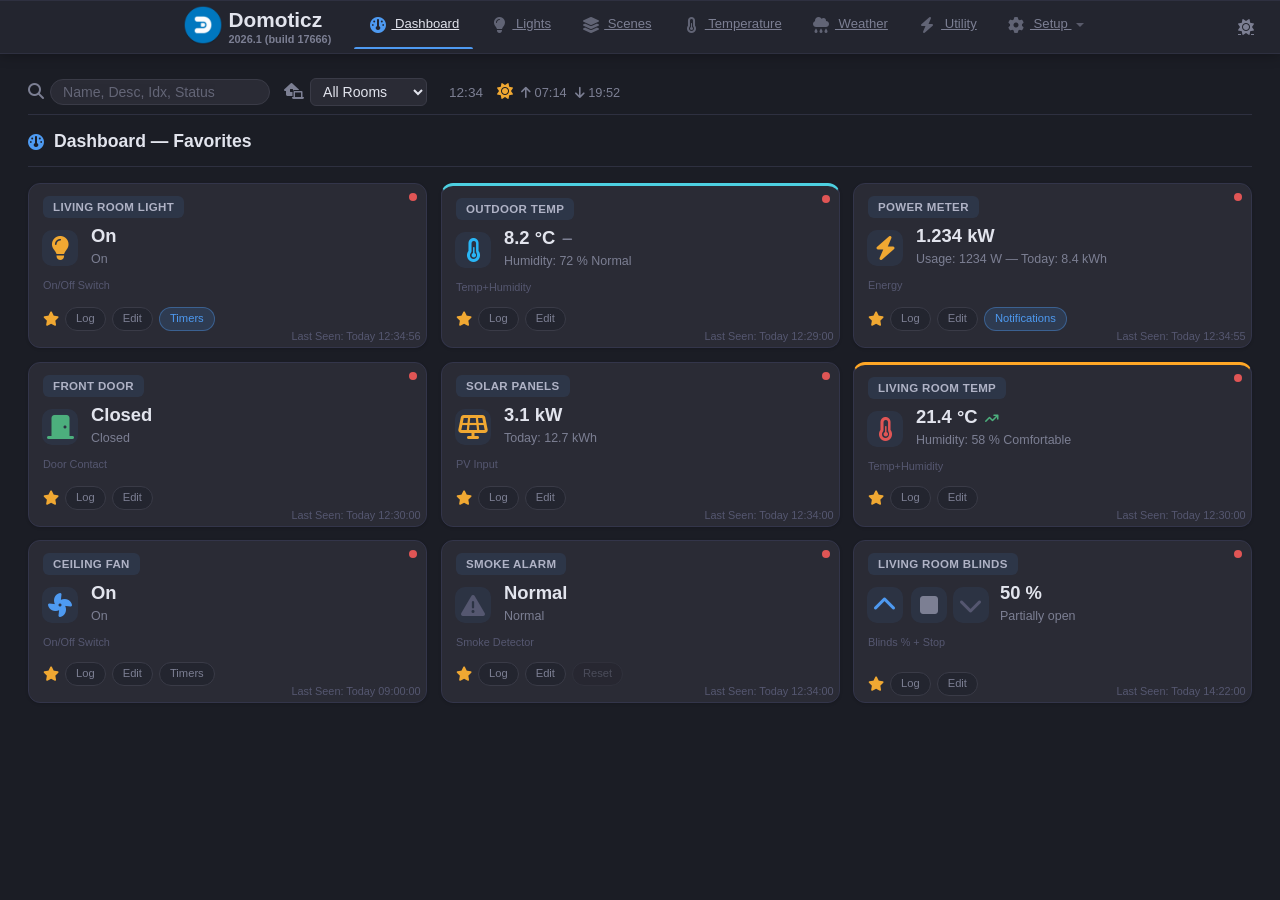
==== commit 88347fa7: "Add files via upload" ====
--- a/demo/index.html
+++ b/demo/index.html
@@ -1,281 +1,281 @@
-<!DOCTYPE html>
-<html lang="en">
-<head>
-    <meta charset="utf-8">
-    <meta name="viewport" content="width=device-width, initial-scale=1.0">
-    <title>Dashboard — Nightglass Demo</title>
-    <link rel="stylesheet" href="https://cdnjs.cloudflare.com/ajax/libs/font-awesome/6.5.2/css/all.min.css" crossorigin="anonymous" referrerpolicy="no-referrer">
-    <link rel="stylesheet" href="../custom.css">
-    <link rel="stylesheet" href="demo.css">
-    <script src="custom.js"></script>
-</head>
-<body>
-    <script src="navbar.js"></script>
-    <script>buildNavbar('dashboard');</script>
-
-    <div id="holder">
-        <div class="container-fluid">
-            <div style="padding: 16px 0;">
-
-                <!-- topbar -->
-                <div id="topBar">
-                    <span id="tbFiltSearch">
-                        <span class="tbIcon"><i class="fa fa-search"></i></span>
-                        <input type="search" placeholder="Name, Desc, Idx, Status">
-                    </span>
-                    <span id="tbFiltRooms">
-                        <span class="tbIcon"><i class="fa fa-house-laptop"></i></span>
-                        <select class="combobox ui-corner-all">
-                            <option>All Rooms</option>
-                            <option>Living Room</option>
-                            <option>Kitchen</option>
-                            <option>Bedroom</option>
-                            <option>Garden</option>
-                        </select>
-                    </span>
-                    <span id="tbTimeSun">
-                        <span class="tbTime">12:34</span>
-                        <span id="tbSunGroup">
-                            <span class="tbIcon"><i class="fa fa-sun"></i></span>
-                            <span class="tbSun"><i class="fa fa-arrow-up"></i> 07:14</span>
-                            <span class="tbSun"><i class="fa fa-arrow-down"></i> 19:52</span>
-                        </span>
-                    </span>
-                </div>
-
-                <!-- page header -->
-                <div class="page-header">
-                    <i class="fa-solid fa-gauge"></i>
-                    Dashboard &mdash; Favorites
-                </div>
-
-                <!-- device cards -->
-                <div class="devicesList">
-                    <div class="row">
-
-                        <!-- 1. Living Room Light -->
-                        <div class="item span4 itemBlock statusNormal" id="d1">
-                            <section>
-                                <table id="itemtable" border="0" cellpadding="0" cellspacing="0">
-                                    <tr>
-                                        <td id="name">Living Room Light</td>
-                                        <td id="bigtext">On</td>
-                                        <td id="img">
-                                            <i class="dz-fa-device fa-solid fa-lightbulb" style="color:#f0a832;"></i>
-                                        </td>
-                                        <td id="status">On</td>
-                                        <td id="lastupdate"><span style="font-style:italic">Last Seen</span>: Today 12:34:56</td>
-                                        <td id="type">On/Off Switch</td>
-                                        <td class="options">
-                                            <span><i class="fa-solid fa-star dz-fa-fav dz-fav-on lcursor"></i></span>
-                                            <a class="btnsmall" href="#">Log</a>
-                                            <a class="btnsmall" href="#">Edit</a>
-                                            <a class="btnsmall-sel" href="#">Timers</a>
-                                        </td>
-                                    </tr>
-                                </table>
-                            </section>
-                        </div>
-
-                        <!-- 2. Outdoor Temp -->
-                        <div class="item span4 itemBlock statusNormal" id="d2">
-                            <section>
-                                <table id="itemtable" border="0" cellpadding="0" cellspacing="0">
-                                    <tr>
-                                        <td id="name">Outdoor Temp</td>
-                                        <td id="bigtext">8.2 °C <i class="dz-fa-trend fa-solid fa-minus"></i></td>
-                                        <td id="img">
-                                            <i class="dz-fa-device fa-solid fa-temperature-half" style="color:#29b6f6;"></i>
-                                        </td>
-                                        <td id="status">Humidity: 72 % Normal</td>
-                                        <td id="lastupdate"><span style="font-style:italic">Last Seen</span>: Today 12:29:00</td>
-                                        <td id="type">Temp+Humidity</td>
-                                        <td class="options">
-                                            <span><i class="fa-solid fa-star dz-fa-fav dz-fav-on lcursor"></i></span>
-                                            <a class="btnsmall" href="#">Log</a>
-                                            <a class="btnsmall" href="#">Edit</a>
-                                        </td>
-                                    </tr>
-                                </table>
-                            </section>
-                        </div>
-
-                        <!-- 3. Power Meter -->
-                        <div class="item span4 itemBlock statusNormal" id="d3">
-                            <section>
-                                <table id="itemtable" border="0" cellpadding="0" cellspacing="0">
-                                    <tr>
-                                        <td id="name">Power Meter</td>
-                                        <td id="bigtext">1.234 kW</td>
-                                        <td id="img">
-                                            <i class="dz-fa-device fa-solid fa-bolt" style="color:#f0a832;"></i>
-                                        </td>
-                                        <td id="status">Usage: 1234 W &mdash; Today: 8.4 kWh</td>
-                                        <td id="lastupdate"><span style="font-style:italic">Last Seen</span>: Today 12:34:55</td>
-                                        <td id="type">Energy</td>
-                                        <td class="options">
-                                            <span><i class="fa-solid fa-star dz-fa-fav dz-fav-on lcursor"></i></span>
-                                            <a class="btnsmall" href="#">Log</a>
-                                            <a class="btnsmall" href="#">Edit</a>
-                                            <a class="btnsmall-sel" href="#">Notifications</a>
-                                        </td>
-                                    </tr>
-                                </table>
-                            </section>
-                        </div>
-
-                        <!-- 4. Front Door -->
-                        <div class="item span4 itemBlock statusNormal" id="d4">
-                            <section>
-                                <table id="itemtable" border="0" cellpadding="0" cellspacing="0">
-                                    <tr>
-                                        <td id="name">Front Door</td>
-                                        <td id="bigtext">Closed</td>
-                                        <td id="img">
-                                            <i class="dz-fa-device fa-solid fa-door-closed" style="color:#4caf7d;"></i>
-                                        </td>
-                                        <td id="status">Closed</td>
-                                        <td id="lastupdate"><span style="font-style:italic">Last Seen</span>: Today 12:30:00</td>
-                                        <td id="type">Door Contact</td>
-                                        <td class="options">
-                                            <span><i class="fa-solid fa-star dz-fa-fav dz-fav-on lcursor"></i></span>
-                                            <a class="btnsmall" href="#">Log</a>
-                                            <a class="btnsmall" href="#">Edit</a>
-                                        </td>
-                                    </tr>
-                                </table>
-                            </section>
-                        </div>
-
-                        <!-- 5. Solar Panels -->
-                        <div class="item span4 itemBlock statusNormal" id="d5">
-                            <section>
-                                <table id="itemtable" border="0" cellpadding="0" cellspacing="0">
-                                    <tr>
-                                        <td id="name">Solar Panels</td>
-                                        <td id="bigtext">3.1 kW</td>
-                                        <td id="img">
-                                            <i class="dz-fa-device fa-solid fa-solar-panel" style="color:#f0a832;"></i>
-                                        </td>
-                                        <td id="status">Today: 12.7 kWh</td>
-                                        <td id="lastupdate"><span style="font-style:italic">Last Seen</span>: Today 12:34:00</td>
-                                        <td id="type">PV Input</td>
-                                        <td class="options">
-                                            <span><i class="fa-solid fa-star dz-fa-fav dz-fav-on lcursor"></i></span>
-                                            <a class="btnsmall" href="#">Log</a>
-                                            <a class="btnsmall" href="#">Edit</a>
-                                        </td>
-                                    </tr>
-                                </table>
-                            </section>
-                        </div>
-
-                        <!-- 6. Living Room Temp -->
-                        <div class="item span4 itemBlock statusNormal" id="d6">
-                            <section>
-                                <table id="itemtable" border="0" cellpadding="0" cellspacing="0">
-                                    <tr>
-                                        <td id="name">Living Room Temp</td>
-                                        <td id="bigtext">21.4 °C <i class="dz-fa-trend fa-solid fa-arrow-trend-up"></i></td>
-                                        <td id="img">
-                                            <i class="dz-fa-device fa-solid fa-temperature-half" style="color:#e05555;"></i>
-                                        </td>
-                                        <td id="status">Humidity: 58 % Comfortable</td>
-                                        <td id="lastupdate"><span style="font-style:italic">Last Seen</span>: Today 12:30:00</td>
-                                        <td id="type">Temp+Humidity</td>
-                                        <td class="options">
-                                            <span><i class="fa-solid fa-star dz-fa-fav dz-fav-on lcursor"></i></span>
-                                            <a class="btnsmall" href="#">Log</a>
-                                            <a class="btnsmall" href="#">Edit</a>
-                                        </td>
-                                    </tr>
-                                </table>
-                            </section>
-                        </div>
-
-                        <!-- 7. Ceiling Fan -->
-                        <div class="item span4 itemBlock statusNormal" id="d7">
-                            <section>
-                                <table id="itemtable" border="0" cellpadding="0" cellspacing="0">
-                                    <tr>
-                                        <td id="name">Ceiling Fan</td>
-                                        <td id="bigtext">On</td>
-                                        <td id="img">
-                                            <i class="dz-fa-device fa-solid fa-fan" style="color:#4e9af1;"></i>
-                                        </td>
-                                        <td id="status">On</td>
-                                        <td id="lastupdate"><span style="font-style:italic">Last Seen</span>: Today 09:00:00</td>
-                                        <td id="type">On/Off Switch</td>
-                                        <td class="options">
-                                            <span><i class="fa-solid fa-star dz-fa-fav dz-fav-on lcursor"></i></span>
-                                            <a class="btnsmall" href="#">Log</a>
-                                            <a class="btnsmall" href="#">Edit</a>
-                                            <a class="btnsmall" href="#">Timers</a>
-                                        </td>
-                                    </tr>
-                                </table>
-                            </section>
-                        </div>
-
-                        <!-- 8. Smoke Alarm -->
-                        <div class="item span4 itemBlock statusNormal" id="d8">
-                            <section>
-                                <table id="itemtable" border="0" cellpadding="0" cellspacing="0">
-                                    <tr>
-                                        <td id="name">Smoke Alarm</td>
-                                        <td id="bigtext">Normal</td>
-                                        <td id="img">
-                                            <i class="dz-fa-device fa-solid fa-triangle-exclamation" style="color:#555770;"></i>
-                                        </td>
-                                        <td id="status">Normal</td>
-                                        <td id="lastupdate"><span style="font-style:italic">Last Seen</span>: Today 12:34:00</td>
-                                        <td id="type">Smoke Detector</td>
-                                        <td class="options">
-                                            <span><i class="fa-solid fa-star dz-fa-fav dz-fav-on lcursor"></i></span>
-                                            <a class="btnsmall" href="#">Log</a>
-                                            <a class="btnsmall" href="#">Edit</a>
-                                            <a class="btnsmall-dis" href="#">Reset</a>
-                                        </td>
-                                    </tr>
-                                </table>
-                            </section>
-                        </div>
-
-                        <!-- 9. Living Room Blinds (triple icon) -->
-                        <div class="item span4 itemBlock statusNormal" id="d9">
-                            <section>
-                                <table id="itemtabletrippleicon" border="0" cellpadding="0" cellspacing="0">
-                                    <tr>
-                                        <td id="name">Living Room Blinds</td>
-                                        <td id="bigtext">50 %</td>
-                                        <td id="img1">
-                                            <i class="dz-fa-device fa-solid fa-chevron-up lcursor" style="color:#4e9af1;" title="Open Blinds"></i>
-                                        </td>
-                                        <td id="img2">
-                                            <i class="dz-fa-device fa-solid fa-stop lcursor" style="color:#7c7f93;" title="Stop Blinds"></i>
-                                        </td>
-                                        <td id="img3">
-                                            <i class="dz-fa-device fa-solid fa-chevron-down lcursor" style="color:#555770;" title="Close Blinds"></i>
-                                        </td>
-                                        <td id="status">Partially open</td>
-                                        <td id="lastupdate"><span style="font-style:italic">Last Seen</span>: Today 14:22:00</td>
-                                        <td id="type">Blinds % + Stop</td>
-                                        <td class="options">
-                                            <span><i class="fa-solid fa-star dz-fa-fav dz-fav-on lcursor"></i></span>
-                                            <a class="btnsmall" href="#">Log</a>
-                                            <a class="btnsmall" href="#">Edit</a>
-                                        </td>
-                                    </tr>
-                                </table>
-                            </section>
-                        </div>
-
-                    </div><!-- /.row -->
-                </div><!-- /.devicesList -->
-
-                <div class="page-bottom"></div>
-            </div>
-        </div>
-    </div>
-</body>
-</html>
+<!DOCTYPE html>
+<html lang="en">
+<head>
+    <meta charset="utf-8">
+    <meta name="viewport" content="width=device-width, initial-scale=1.0">
+    <title>Dashboard — Nightglass Demo</title>
+    <link rel="stylesheet" href="https://cdnjs.cloudflare.com/ajax/libs/font-awesome/6.5.2/css/all.min.css" crossorigin="anonymous" referrerpolicy="no-referrer">
+    <link rel="stylesheet" href="../custom.css">
+    <link rel="stylesheet" href="demo.css">
+    <script src="custom.js"></script>
+</head>
+<body>
+    <script src="navbar.js"></script>
+    <script>buildNavbar('dashboard');</script>
+
+    <div id="holder">
+        <div class="container-fluid">
+            <div style="padding: 16px 0;">
+
+                <!-- topbar -->
+                <div id="topBar">
+                    <span id="tbFiltSearch">
+                        <span class="tbIcon"><i class="fa fa-search"></i></span>
+                        <input type="search" placeholder="Name, Desc, Idx, Status">
+                    </span>
+                    <span id="tbFiltRooms">
+                        <span class="tbIcon"><i class="fa fa-house-laptop"></i></span>
+                        <select class="combobox ui-corner-all">
+                            <option>All Rooms</option>
+                            <option>Living Room</option>
+                            <option>Kitchen</option>
+                            <option>Bedroom</option>
+                            <option>Garden</option>
+                        </select>
+                    </span>
+                    <span id="tbTimeSun">
+                        <span class="tbTime">12:34</span>
+                        <span id="tbSunGroup">
+                            <span class="tbIcon"><i class="fa fa-sun"></i></span>
+                            <span class="tbSun"><i class="fa fa-arrow-up"></i> 07:14</span>
+                            <span class="tbSun"><i class="fa fa-arrow-down"></i> 19:52</span>
+                        </span>
+                    </span>
+                </div>
+
+                <!-- page header -->
+                <div class="page-header">
+                    <i class="fa-solid fa-gauge"></i>
+                    Dashboard &mdash; Favorites
+                </div>
+
+                <!-- device cards -->
+                <div class="devicesList">
+                    <div class="row">
+
+                        <!-- 1. Living Room Light -->
+                        <div class="item span4 itemBlock statusNormal" id="d1">
+                            <section>
+                                <table id="itemtable" border="0" cellpadding="0" cellspacing="0">
+                                    <tr>
+                                        <td id="name">Living Room Light</td>
+                                        <td id="bigtext">On</td>
+                                        <td id="img">
+                                            <i class="dz-fa-device fa-solid fa-lightbulb" style="color:#f0a832;"></i>
+                                        </td>
+                                        <td id="status">On</td>
+                                        <td id="lastupdate"><span style="font-style:italic">Last Seen</span>: Today 12:34:56</td>
+                                        <td id="type">On/Off Switch</td>
+                                        <td class="options">
+                                            <span><i class="fa-solid fa-star dz-fa-fav dz-fav-on lcursor"></i></span>
+                                            <a class="btnsmall" href="#">Log</a>
+                                            <a class="btnsmall" href="#">Edit</a>
+                                            <a class="btnsmall-sel" href="#">Timers</a>
+                                        </td>
+                                    </tr>
+                                </table>
+                            </section>
+                        </div>
+
+                        <!-- 2. Outdoor Temp -->
+                        <div class="item span4 itemBlock statusNormal" id="d2">
+                            <section>
+                                <table id="itemtable" border="0" cellpadding="0" cellspacing="0">
+                                    <tr>
+                                        <td id="name">Outdoor Temp</td>
+                                        <td id="bigtext">8.2 °C <i class="dz-fa-trend fa-solid fa-minus"></i></td>
+                                        <td id="img">
+                                            <i class="dz-fa-device fa-solid fa-temperature-half" style="color:#29b6f6;"></i>
+                                        </td>
+                                        <td id="status">Humidity: 72 % Normal</td>
+                                        <td id="lastupdate"><span style="font-style:italic">Last Seen</span>: Today 12:29:00</td>
+                                        <td id="type">Temp+Humidity</td>
+                                        <td class="options">
+                                            <span><i class="fa-solid fa-star dz-fa-fav dz-fav-on lcursor"></i></span>
+                                            <a class="btnsmall" href="#">Log</a>
+                                            <a class="btnsmall" href="#">Edit</a>
+                                        </td>
+                                    </tr>
+                                </table>
+                            </section>
+                        </div>
+
+                        <!-- 3. Power Meter -->
+                        <div class="item span4 itemBlock statusNormal" id="d3">
+                            <section>
+                                <table id="itemtable" border="0" cellpadding="0" cellspacing="0">
+                                    <tr>
+                                        <td id="name">Power Meter</td>
+                                        <td id="bigtext">1.234 kW</td>
+                                        <td id="img">
+                                            <i class="dz-fa-device fa-solid fa-bolt" style="color:#f0a832;"></i>
+                                        </td>
+                                        <td id="status">Usage: 1234 W &mdash; Today: 8.4 kWh</td>
+                                        <td id="lastupdate"><span style="font-style:italic">Last Seen</span>: Today 12:34:55</td>
+                                        <td id="type">Energy</td>
+                                        <td class="options">
+                                            <span><i class="fa-solid fa-star dz-fa-fav dz-fav-on lcursor"></i></span>
+                                            <a class="btnsmall" href="#">Log</a>
+                                            <a class="btnsmall" href="#">Edit</a>
+                                            <a class="btnsmall-sel" href="#">Notifications</a>
+                                        </td>
+                                    </tr>
+                                </table>
+                            </section>
+                        </div>
+
+                        <!-- 4. Front Door -->
+                        <div class="item span4 itemBlock statusNormal" id="d4">
+                            <section>
+                                <table id="itemtable" border="0" cellpadding="0" cellspacing="0">
+                                    <tr>
+                                        <td id="name">Front Door</td>
+                                        <td id="bigtext">Closed</td>
+                                        <td id="img">
+                                            <i class="dz-fa-device fa-solid fa-door-closed" style="color:#4caf7d;"></i>
+                                        </td>
+                                        <td id="status">Closed</td>
+                                        <td id="lastupdate"><span style="font-style:italic">Last Seen</span>: Today 12:30:00</td>
+                                        <td id="type">Door Contact</td>
+                                        <td class="options">
+                                            <span><i class="fa-solid fa-star dz-fa-fav dz-fav-on lcursor"></i></span>
+                                            <a class="btnsmall" href="#">Log</a>
+                                            <a class="btnsmall" href="#">Edit</a>
+                                        </td>
+                                    </tr>
+                                </table>
+                            </section>
+                        </div>
+
+                        <!-- 5. Solar Panels -->
+                        <div class="item span4 itemBlock statusNormal" id="d5">
+                            <section>
+                                <table id="itemtable" border="0" cellpadding="0" cellspacing="0">
+                                    <tr>
+                                        <td id="name">Solar Panels</td>
+                                        <td id="bigtext">3.1 kW</td>
+                                        <td id="img">
+                                            <i class="dz-fa-device fa-solid fa-solar-panel" style="color:#f0a832;"></i>
+                                        </td>
+                                        <td id="status">Today: 12.7 kWh</td>
+                                        <td id="lastupdate"><span style="font-style:italic">Last Seen</span>: Today 12:34:00</td>
+                                        <td id="type">PV Input</td>
+                                        <td class="options">
+                                            <span><i class="fa-solid fa-star dz-fa-fav dz-fav-on lcursor"></i></span>
+                                            <a class="btnsmall" href="#">Log</a>
+                                            <a class="btnsmall" href="#">Edit</a>
+                                        </td>
+                                    </tr>
+                                </table>
+                            </section>
+                        </div>
+
+                        <!-- 6. Living Room Temp -->
+                        <div class="item span4 itemBlock statusNormal" id="d6">
+                            <section>
+                                <table id="itemtable" border="0" cellpadding="0" cellspacing="0">
+                                    <tr>
+                                        <td id="name">Living Room Temp</td>
+                                        <td id="bigtext">21.4 °C <i class="dz-fa-trend fa-solid fa-arrow-trend-up"></i></td>
+                                        <td id="img">
+                                            <i class="dz-fa-device fa-solid fa-temperature-half" style="color:#e05555;"></i>
+                                        </td>
+                                        <td id="status">Humidity: 58 % Comfortable</td>
+                                        <td id="lastupdate"><span style="font-style:italic">Last Seen</span>: Today 12:30:00</td>
+                                        <td id="type">Temp+Humidity</td>
+                                        <td class="options">
+                                            <span><i class="fa-solid fa-star dz-fa-fav dz-fav-on lcursor"></i></span>
+                                            <a class="btnsmall" href="#">Log</a>
+                                            <a class="btnsmall" href="#">Edit</a>
+                                        </td>
+                                    </tr>
+                                </table>
+                            </section>
+                        </div>
+
+                        <!-- 7. Ceiling Fan -->
+                        <div class="item span4 itemBlock statusNormal" id="d7">
+                            <section>
+                                <table id="itemtable" border="0" cellpadding="0" cellspacing="0">
+                                    <tr>
+                                        <td id="name">Ceiling Fan</td>
+                                        <td id="bigtext">On</td>
+                                        <td id="img">
+                                            <i class="dz-fa-device fa-solid fa-fan" style="color:#4e9af1;"></i>
+                                        </td>
+                                        <td id="status">On</td>
+                                        <td id="lastupdate"><span style="font-style:italic">Last Seen</span>: Today 09:00:00</td>
+                                        <td id="type">On/Off Switch</td>
+                                        <td class="options">
+                                            <span><i class="fa-solid fa-star dz-fa-fav dz-fav-on lcursor"></i></span>
+                                            <a class="btnsmall" href="#">Log</a>
+                                            <a class="btnsmall" href="#">Edit</a>
+                                            <a class="btnsmall" href="#">Timers</a>
+                                        </td>
+                                    </tr>
+                                </table>
+                            </section>
+                        </div>
+
+                        <!-- 8. Smoke Alarm -->
+                        <div class="item span4 itemBlock statusNormal" id="d8">
+                            <section>
+                                <table id="itemtable" border="0" cellpadding="0" cellspacing="0">
+                                    <tr>
+                                        <td id="name">Smoke Alarm</td>
+                                        <td id="bigtext">Normal</td>
+                                        <td id="img">
+                                            <i class="dz-fa-device fa-solid fa-triangle-exclamation" style="color:#555770;"></i>
+                                        </td>
+                                        <td id="status">Normal</td>
+                                        <td id="lastupdate"><span style="font-style:italic">Last Seen</span>: Today 12:34:00</td>
+                                        <td id="type">Smoke Detector</td>
+                                        <td class="options">
+                                            <span><i class="fa-solid fa-star dz-fa-fav dz-fav-on lcursor"></i></span>
+                                            <a class="btnsmall" href="#">Log</a>
+                                            <a class="btnsmall" href="#">Edit</a>
+                                            <a class="btnsmall-dis" href="#">Reset</a>
+                                        </td>
+                                    </tr>
+                                </table>
+                            </section>
+                        </div>
+
+                        <!-- 9. Living Room Blinds (triple icon) -->
+                        <div class="item span4 itemBlock statusNormal" id="d9">
+                            <section>
+                                <table id="itemtabletrippleicon" border="0" cellpadding="0" cellspacing="0">
+                                    <tr>
+                                        <td id="name">Living Room Blinds</td>
+                                        <td id="bigtext">50 %</td>
+                                        <td id="img1">
+                                            <i class="dz-fa-device fa-solid fa-chevron-up lcursor" style="color:#4e9af1;" title="Open Blinds"></i>
+                                        </td>
+                                        <td id="img2">
+                                            <i class="dz-fa-device fa-solid fa-stop lcursor" style="color:#7c7f93;" title="Stop Blinds"></i>
+                                        </td>
+                                        <td id="img3">
+                                            <i class="dz-fa-device fa-solid fa-chevron-down lcursor" style="color:#555770;" title="Close Blinds"></i>
+                                        </td>
+                                        <td id="status">Partially open</td>
+                                        <td id="lastupdate"><span style="font-style:italic">Last Seen</span>: Today 14:22:00</td>
+                                        <td id="type">Blinds % + Stop</td>
+                                        <td class="options">
+                                            <span><i class="fa-solid fa-star dz-fa-fav dz-fav-on lcursor"></i></span>
+                                            <a class="btnsmall" href="#">Log</a>
+                                            <a class="btnsmall" href="#">Edit</a>
+                                        </td>
+                                    </tr>
+                                </table>
+                            </section>
+                        </div>
+
+                    </div><!-- /.row -->
+                </div><!-- /.devicesList -->
+
+                <div class="page-bottom"></div>
+            </div>
+        </div>
+    </div>
+</body>
+</html>
--- a/custom.css
+++ b/custom.css
@@ -43,7 +43,7 @@
     /* Widgets */
     --dz-widget-bg: #23252f;
     --dz-widget-text: #e2e4ed;
-    --dz-widget-border-radius: 10px;
+    --dz-widget-border-radius: 12px;
     --dz-widget-shadow: 0 2px 8px rgba(0, 0, 0, 0.25);
     --dz-widget-name-bg: #2a2b35;
     --dz-widget-name-border: #3a3b47;
@@ -140,7 +140,9 @@
     --dz-danger: #e05555;
     --dz-danger-hover: #c94444;
     --dz-warning: #f0a832;
+    --dz-warning-hover: #d99528;
     --dz-success: #4caf7d;
+    --dz-success-hover: #3d9e6c;
     /* RGB channel variants for rgba() compositing */
     --dz-accent-rgb: 78, 154, 241;
     --dz-surface-rgb: 35, 37, 47;
@@ -172,7 +174,9 @@
     --dz-danger: #d63b3b;
     --dz-danger-hover: #b32e2e;
     --dz-warning: #c07818;
+    --dz-warning-hover: #a86614;
     --dz-success: #2e8c58;
+    --dz-success-hover: #247048;
     --dz-accent-rgb: 42, 125, 225;
     --dz-surface-rgb: 255, 255, 255;
     --dz-border-rgb: 208, 211, 220;
@@ -231,6 +235,13 @@
     --dz-widget-weather-cloud: #6b6e7f;
     --dz-widget-weather-snow: #4a4d5e;
     --dz-widget-moon-color: #c8a060;
+    --dz-widget-energy-export: #2e8c58;
+    --dz-widget-energy-price: #7c4fc0;
+    --dz-widget-energy-gas: #c94a1a;
+    --dz-widget-energy-water: #2a7de1;
+    --dz-widget-weather-storm: #d63b3b;
+    --dz-warning-hover: #a86614;
+    --dz-success-hover: #247048;
 }
 
 /* ══════════════════════════════════════════════════════════════════
@@ -303,7 +314,7 @@
 }
 
     a:hover {
-        color: #6db0ff;
+        color: var(--dz-accent-light);
     }
 
     a:link {
@@ -351,6 +362,18 @@
     height: 54px;
 }
 
+/* ── Top-edge accent line ────────────────────────────────── */
+.dz-nav-topline {
+    position: absolute;
+    top: 0;
+    left: 0;
+    right: 0;
+    height: 1px;
+    background: var(--dz-surface-3);
+    pointer-events: none;
+    z-index: 1;
+}
+
 /* ── Brand / Logo ─────────────────────────────────────────── */
 
 /* Replace default Domoticz logo with ic_launcher.png */
@@ -361,16 +384,27 @@
     vertical-align: middle;
     margin-right: 4px;
     margin-top: -3px;
+    border-radius: 10px;
+    transition: transform 0.3s cubic-bezier(0.34, 1.56, 0.64, 1);
+}
+
+.brand:hover > img {
+    transform: scale(1.08) rotate(-3deg);
+}
+
+.brand:hover h1 {
+    color: var(--dz-accent) !important;
 }
 
 .brand h1 {
     color: var(--dz-text) !important;
-    font-weight: 569;
+    font-weight: 600;
     padding-top: 9px;
     float: left;
     margin-left: 36px;
     margin-top: -50px;
     text-decoration: none;
+    transition: color 0.2s ease;
 }
 
 .brand h2 {
@@ -407,8 +441,42 @@
         border-radius: 0 !important;
         padding: 16px 14px 14px !important;
         text-shadow: none !important;
-        transition: color 0.15s, border-color 0.15s;
+        transition: color 0.25s ease, border-color 0.25s ease, background 0.25s ease;
         white-space: nowrap;
+        position: relative;
+        overflow: hidden;
+    }
+
+    /* Staggered entrance animation for nav items */
+    .navbar .nav > li {
+        animation: dzNavFadeIn 0.5s ease both;
+    }
+    .navbar .nav > li:nth-child(1) { animation-delay: 0.05s; }
+    .navbar .nav > li:nth-child(2) { animation-delay: 0.10s; }
+    .navbar .nav > li:nth-child(3) { animation-delay: 0.15s; }
+    .navbar .nav > li:nth-child(4) { animation-delay: 0.20s; }
+    .navbar .nav > li:nth-child(5) { animation-delay: 0.25s; }
+    .navbar .nav > li:nth-child(6) { animation-delay: 0.30s; }
+    .navbar .nav > li:nth-child(7) { animation-delay: 0.35s; }
+
+    /* Hover ripple effect via ::before */
+    .navbar .nav > li:not(.dropdown) > a::before {
+        content: '';
+        position: absolute;
+        top: 50%;
+        left: 50%;
+        width: 0;
+        height: 0;
+        background: radial-gradient(circle, rgba(var(--dz-accent-rgb), 0.12) 0%, transparent 70%);
+        border-radius: 50%;
+        transform: translate(-50%, -50%);
+        transition: width 0.4s ease, height 0.4s ease;
+        pointer-events: none;
+        z-index: 0;
+    }
+    .navbar .nav > li:not(.dropdown) > a:hover::before {
+        width: 160px;
+        height: 160px;
     }
 
         /* Font Awesome icon styling in navbar */
@@ -418,17 +486,25 @@
             text-align: center;
             vertical-align: middle;
             margin-right: 4px;
-            opacity: 0.8;
-            transition: opacity 0.15s;
+            opacity: 0.7;
+            transition: opacity 0.25s ease, color 0.25s ease, transform 0.3s cubic-bezier(0.34, 1.56, 0.64, 1);
+            position: relative;
+            z-index: 1;
         }
 
         .navbar .nav li a:hover > i.dz-fa-icon {
             opacity: 1;
+            transform: scale(1.15) translateY(-1px);
         }
 
     .navbar .nav .current_page_item > a > i.dz-fa-icon {
         opacity: 1;
         color: var(--dz-accent);
+    }
+
+    /* Gear icon spins on Setup hover */
+    .navbar .nav .dropdown > a:hover > i.fa-gear {
+        animation: dzGearSpin 0.6s ease;
     }
 
     /* Font Awesome icons in dropdown menus */
@@ -520,11 +596,18 @@
         color: var(--dz-danger);
     }
 
+    i.dz-fa-trend.fa-right-long {
+        color: var(--dz-text-muted);
+        opacity: 0.5;
+    }
+
+    /* Unknown trend — no useful info, hide completely */
+    i.dz-fa-trend.dz-trend-unk {
+        display: none;
+    }
+
+    /* Report trend equal icons (equal.png / gequal.png) still use fa-minus */
     i.dz-fa-trend.fa-minus {
-        color: var(--dz-text-muted);
-    }
-
-    i.dz-fa-trend.fa-question {
         color: var(--dz-text-muted);
     }
 
@@ -677,9 +760,10 @@
 /* ── Navbar-specific icon overrides ──────────────────────── */
 
 .navbar .nav li a:hover {
-    color: var(--dz-text-soft) !important;
+    color: var(--dz-text) !important;
     background: transparent !important;
-    border-bottom-color: rgba(var(--dz-accent-rgb), 0.3) !important;
+    border-bottom-color: transparent !important;
+    border-radius: 8px 8px 0 0 !important;
     transform: none !important;
     box-shadow: none !important;
 }
@@ -689,8 +773,8 @@
     color: var(--dz-text) !important;
     background: transparent !important;
     border: none !important;
-    border-bottom: 2px solid var(--dz-accent) !important;
-    border-radius: 0 !important;
+    border-bottom: none !important;
+    border-radius: 8px 8px 0 0 !important;
     box-shadow: none !important;
     text-shadow: none !important;
 }
@@ -698,6 +782,25 @@
     .navbar .nav .current_page_item > a:hover {
         color: #fff !important;
     }
+
+/* ── Sliding indicator pill ──────────────────────────────── */
+.dz-nav-indicator {
+    position: absolute;
+    bottom: 0;
+    height: 2px;
+    border-radius: 2px 2px 0 0;
+    background: var(--dz-accent);
+    opacity: 0;
+    pointer-events: none;
+    z-index: 10;
+    will-change: left, width, opacity;
+}
+
+.dz-nav-indicator--animated {
+    transition: left 0.35s cubic-bezier(0.4, 0, 0.2, 1),
+               width 0.35s cubic-bezier(0.4, 0, 0.2, 1),
+               opacity 0.2s ease;
+}
 
 /* ── Dark/Light mode toggle button ───────────────────────── */
 
@@ -738,47 +841,106 @@
 
 .navbar .nav .dropdown-menu {
     background: var(--dz-surface) !important;
-    backdrop-filter: blur(16px);
-    -webkit-backdrop-filter: blur(16px);
     border: 1px solid var(--dz-surface-3) !important;
     border-radius: 10px !important;
-    box-shadow: 0 8px 32px rgba(0, 0, 0, 0.5) !important;
+    box-shadow: 0 8px 28px rgba(0, 0, 0, 0.45) !important;
     padding: 6px !important;
     margin-top: 0 !important;
-}
+    /* Slide-down entrance */
+    animation: dzDropdownIn 0.2s ease-out;
+    transform-origin: top right;
+}
+
+    /* Staggered entrance for dropdown items */
+    .navbar .nav .dropdown-menu > li {
+        animation: dzDropdownItemIn 0.25s ease both;
+    }
+    .navbar .nav .dropdown-menu > li:nth-child(1)  { animation-delay: 0.02s; }
+    .navbar .nav .dropdown-menu > li:nth-child(2)  { animation-delay: 0.04s; }
+    .navbar .nav .dropdown-menu > li:nth-child(3)  { animation-delay: 0.06s; }
+    .navbar .nav .dropdown-menu > li:nth-child(4)  { animation-delay: 0.08s; }
+    .navbar .nav .dropdown-menu > li:nth-child(5)  { animation-delay: 0.10s; }
+    .navbar .nav .dropdown-menu > li:nth-child(6)  { animation-delay: 0.12s; }
+    .navbar .nav .dropdown-menu > li:nth-child(7)  { animation-delay: 0.14s; }
+    .navbar .nav .dropdown-menu > li:nth-child(8)  { animation-delay: 0.16s; }
+    .navbar .nav .dropdown-menu > li:nth-child(9)  { animation-delay: 0.18s; }
+    .navbar .nav .dropdown-menu > li:nth-child(10) { animation-delay: 0.20s; }
+    .navbar .nav .dropdown-menu > li:nth-child(11) { animation-delay: 0.22s; }
+    .navbar .nav .dropdown-menu > li:nth-child(12) { animation-delay: 0.24s; }
+    .navbar .nav .dropdown-menu > li:nth-child(13) { animation-delay: 0.26s; }
+    .navbar .nav .dropdown-menu > li:nth-child(14) { animation-delay: 0.28s; }
+    .navbar .nav .dropdown-menu > li:nth-child(15) { animation-delay: 0.30s; }
+    .navbar .nav .dropdown-menu > li:nth-child(16) { animation-delay: 0.32s; }
+    .navbar .nav .dropdown-menu > li:nth-child(17) { animation-delay: 0.34s; }
 
     .navbar .nav .dropdown-menu li a {
         color: var(--dz-text-soft) !important;
         border-radius: 6px !important;
         padding: 8px 14px !important;
         border: none !important;
+        border-left: 2px solid transparent !important;
         background: transparent !important;
-        transition: background 0.15s, color 0.15s;
+        transition: background 0.15s, color 0.15s, border-color 0.15s, padding-left 0.15s;
     }
 
         .navbar .nav .dropdown-menu li a:hover {
-            background: rgba(var(--dz-accent-rgb), 0.1) !important;
+            background: rgba(var(--dz-accent-rgb), 0.08) !important;
             color: var(--dz-text) !important;
+            border-left-color: var(--dz-accent) !important;
+            padding-left: 18px !important;
             transform: none !important;
             box-shadow: none !important;
         }
 
+        /* Icon brightens and shifts accent on hover */
+        .navbar .nav .dropdown-menu li a:hover > i.dz-fa-icon {
+            opacity: 1;
+            color: var(--dz-accent);
+        }
+
     .navbar .nav .dropdown-menu .current_page_item > a {
-        background: rgba(var(--dz-accent-rgb), 0.15) !important;
+        background: rgba(var(--dz-accent-rgb), 0.12) !important;
         border: none !important;
-        color: #fff !important;
+        border-left: 2px solid var(--dz-accent) !important;
+        color: var(--dz-text) !important;
         box-shadow: none !important;
         text-shadow: none !important;
     }
 
         .navbar .nav .dropdown-menu .current_page_item > a:hover {
-            background: rgba(var(--dz-accent-rgb), 0.25) !important;
+            background: rgba(var(--dz-accent-rgb), 0.20) !important;
         }
 
+    /* Danger-colored items: Restart, Shutdown, Logout */
+    .navbar .nav .dropdown-menu li a > i.fa-rotate-right,
+    .navbar .nav .dropdown-menu li a > i.fa-power-off,
+    .navbar .nav .dropdown-menu li a > i.fa-right-from-bracket {
+        color: var(--dz-danger) !important;
+        opacity: 0.7;
+    }
+
+    .navbar .nav .dropdown-menu li a:hover > i.fa-rotate-right,
+    .navbar .nav .dropdown-menu li a:hover > i.fa-power-off,
+    .navbar .nav .dropdown-menu li a:hover > i.fa-right-from-bracket {
+        color: var(--dz-danger) !important;
+        opacity: 1;
+    }
+
+    /* Danger items: text turns red-ish on hover too */
+    .navbar .nav .dropdown-menu li:has(> a > i.fa-power-off) > a:hover,
+    .navbar .nav .dropdown-menu li:has(> a > i.fa-rotate-right) > a:hover,
+    .navbar .nav .dropdown-menu li:has(> a > i.fa-right-from-bracket) > a:hover {
+        background: rgba(224, 85, 85, 0.08) !important;
+        color: var(--dz-danger) !important;
+        border-left-color: var(--dz-danger) !important;
+    }
+
+    /* Dividers — subtle with spacing */
     .navbar .nav .dropdown-menu .divider {
         background-color: var(--dz-surface-3) !important;
         border-bottom: none !important;
-        margin: 4px 6px !important;
+        margin: 5px 10px !important;
+        opacity: 0.6;
     }
 
 .navbar .divider-vertical {
@@ -939,11 +1101,7 @@
 div.item.itemBlock {
     background: var(--dz-surface-2);
     border: 1px solid var(--dz-border);
-    border-top-color: rgb(51, 53, 74);
-    border-right-color: rgb(51, 53, 74);
-    border-bottom-color: rgb(51, 53, 74);
-    border-left-color: rgb(51, 53, 74);
-    border-radius: 12px;
+    border-radius: var(--dz-widget-border-radius);
     box-shadow: 0 1px 3px rgba(0, 0, 0, 0.15);
     padding: 12px 14px 19px;
     box-sizing: border-box;
@@ -968,7 +1126,7 @@
 .itemBlock > div.item {
     background: var(--dz-surface-2);
     border: 1px solid var(--dz-border);
-    border-radius: 12px;
+    border-radius: var(--dz-widget-border-radius);
     box-shadow: 0 1px 3px rgba(0, 0, 0, 0.15);
     padding: 12px 14px 10px;
     box-sizing: border-box;
@@ -1836,7 +1994,7 @@
 }
 
     .btn-success:hover {
-        background-color: #3d9e6c !important;
+        background-color: var(--dz-success-hover) !important;
     }
 
 .btn-warning {
@@ -1846,7 +2004,7 @@
 }
 
     .btn-warning:hover {
-        background-color: #d99528 !important;
+        background-color: var(--dz-warning-hover) !important;
     }
 
 .btn-info {
@@ -1920,8 +2078,8 @@
 /* ── Themed Device Container ─────────────────────────────────────────────── */
 #devicecontainer {
     margin-top: 3px;
-    background: rgba(27, 29, 37, 0.92); /* glassy dark background */
-    background-image: linear-gradient(to bottom, rgba(42, 43, 53, 0.92), rgba(22, 24, 31, 0.98));
+    background: var(--dz-surface-2);
+    background-image: linear-gradient(to bottom, var(--dz-surface-2), var(--dz-bg));
     border: 1px solid var(--dz-border-color, #2e3040);
     border-radius: 12px;
     box-shadow: 0 4px 24px rgba(0,0,0,0.18);
@@ -1967,7 +2125,7 @@
 
     #devicecontainer::-webkit-scrollbar {
         width: 10px;
-        background: rgba(42, 43, 53, 0.18);
+        background: var(--dz-surface-3);
         border-radius: 8px;
     }
 
@@ -2015,7 +2173,7 @@
 
 /* Glass-style inputs */
 .glass-input {
-    background: rgba(42, 43, 53, 0.8) !important;
+    background: var(--dz-surface-2) !important;
     border: 1px solid var(--dz-border-b) !important;
     border-radius: 10px !important;
     color: var(--dz-text) !important;
@@ -2265,7 +2423,7 @@
 }
 
     .ui-close:hover {
-        background: rgba(255, 255, 255, 0.08) !important;
+        background: rgba(var(--dz-overlay-rgb), 0.08) !important;
         color: var(--dz-text);
     }
 
@@ -2397,7 +2555,7 @@
 }
 
     .noty_close_button:hover {
-        background: rgba(255, 255, 255, 0.14) !important;
+        background: rgba(var(--dz-overlay-rgb), 0.14) !important;
         color: var(--dz-text) !important;
     }
 
@@ -3080,24 +3238,33 @@
 
 .sub-tabs {
     border-bottom: 1px solid var(--dz-surface-3);
+    display: flex;
+    flex-wrap: wrap;
+    gap: 2px;
+    list-style: none;
+    padding: 0;
+    margin: 0;
 }
 
     .sub-tabs > li > a {
-        color: var(--dz-text-soft) !important;
+        color: var(--dz-text-muted) !important;
         background: transparent !important;
         border: none !important;
         border-bottom: 2px solid transparent !important;
-        border-radius: 0 !important;
+        border-radius: 6px 6px 0 0 !important;
         padding: 8px 16px;
-        transition: color 0.15s, border-color 0.15s;
+        font-size: 0.82rem;
+        font-weight: 500;
+        transition: color 0.2s ease, background 0.2s ease, border-color 0.2s ease;
         box-shadow: none !important;
         text-shadow: none !important;
+        position: relative;
     }
 
         .sub-tabs > li > a:hover,
         .sub-tabs > li > a:focus {
             color: var(--dz-text) !important;
-            background: transparent !important;
+            background: rgba(var(--dz-accent-rgb), 0.06) !important;
             border: none !important;
             border-bottom: 2px solid rgba(var(--dz-accent-rgb), 0.3) !important;
             box-shadow: none !important;
@@ -3107,12 +3274,13 @@
     .sub-tabs > .active > a:hover,
     .sub-tabs > .active > a:focus {
         color: var(--dz-text) !important;
-        background: transparent !important;
+        background: rgba(var(--dz-accent-rgb), 0.08) !important;
         border: none !important;
         border-bottom: 2px solid var(--dz-accent) !important;
-        border-radius: 0 !important;
+        border-radius: 6px 6px 0 0 !important;
         box-shadow: none !important;
         text-shadow: none !important;
+        font-weight: 600;
     }
 
     .sub-tabs > li > a.sub-tabs-apply {
@@ -3120,6 +3288,7 @@
         border: 1px solid var(--dz-danger) !important;
         border-radius: 6px !important;
         color: #fff !important;
+        font-weight: 600;
     }
 
         .sub-tabs > li > a.sub-tabs-apply:hover {
@@ -3138,19 +3307,22 @@
 }
 
     #settingscontent .sub-tabs li.active a {
-        background: transparent !important;
+        background: rgba(var(--dz-accent-rgb), 0.08) !important;
         color: var(--dz-text) !important;
         border: none;
         border-bottom: 2px solid var(--dz-accent);
+        font-weight: 600;
     }
 
     #settingscontent .sub-tabs li:not(.active) a {
         color: var(--dz-text-muted);
         border-bottom: 2px solid transparent;
+        transition: color 0.2s ease, background 0.2s ease;
     }
 
         #settingscontent .sub-tabs li:not(.active) a:hover {
             color: var(--dz-text-soft);
+            background: rgba(var(--dz-accent-rgb), 0.04);
         }
 
 #zwavesettingscontent .sub-tabs {
@@ -3158,10 +3330,11 @@
 }
 
     #zwavesettingscontent .sub-tabs li.active a {
-        background-color: transparent;
+        background-color: rgba(var(--dz-accent-rgb), 0.08);
         color: var(--dz-text);
         border: none;
         border-bottom: 2px solid var(--dz-accent);
+        font-weight: 600;
     }
 
 
@@ -4194,6 +4367,17 @@
     .navbar .nav li a {
         padding: 10px 10px 8px !important;
         font-size: 0.78rem;
+    }
+
+    /* Hide the sliding indicator and topline on narrow screens */
+    .dz-nav-indicator,
+    .dz-nav-topline {
+        display: none;
+    }
+
+    /* Disable staggered entrance on mobile */
+    .navbar .nav > li {
+        animation: none;
     }
 
     body table[id^="itemtable"] tbody tr {
@@ -4253,3 +4437,351 @@
         box-shadow: 0 6px 24px rgba(0, 0, 0, 0.45);
         transform: translateY(-2px);
     }
+
+
+/* ══════════════════════════════════════════════════════════════════
+   CAMERA VIEW
+   ══════════════════════════════════════════════════════════════════ */
+
+/* Camera grid wrapper */
+#CamerasTable {
+    background: var(--dz-bg) !important;
+}
+
+/* Individual camera tile */
+.cam-item,
+#CamerasTable td {
+    background: var(--dz-surface-2) !important;
+    border: 1px solid var(--dz-border) !important;
+    border-radius: var(--dz-widget-border-radius) !important;
+    color: var(--dz-text) !important;
+}
+
+/* Camera name label */
+.cam-item .cam-name,
+#CamerasTable .camname {
+    background: var(--dz-surface-3) !important;
+    color: var(--dz-text-soft) !important;
+    border-top: 1px solid var(--dz-border) !important;
+    font-size: 0.8rem;
+    padding: 4px 8px;
+}
+
+/* Camera action buttons (capture, webcam link) */
+#CamerasTable .btnsmall,
+.cam-item .btnsmall {
+    background: var(--dz-surface) !important;
+    color: var(--dz-text-muted) !important;
+    border: 1px solid var(--dz-border-b) !important;
+    border-radius: 6px !important;
+}
+
+    #CamerasTable .btnsmall:hover,
+    .cam-item .btnsmall:hover {
+        background: var(--dz-border) !important;
+        color: var(--dz-text) !important;
+        border-color: var(--dz-accent) !important;
+    }
+
+/* Camera stream image — neutral background if stream not loaded */
+#CamerasTable img.camimage,
+.cam-item img {
+    background: var(--dz-bg-alt);
+    display: block;
+}
+
+
+/* ══════════════════════════════════════════════════════════════════
+   25. ANIMATED DEVICE ICONS
+   ══════════════════════════════════════════════════════════════════ */
+
+@keyframes dz-spin {
+    from { transform: rotate(0deg); }
+    to   { transform: rotate(360deg); }
+}
+@keyframes dz-flicker {
+    0%,100% { opacity: 1;    transform: scaleY(1)    scaleX(1); }
+    25%      { opacity: 0.85; transform: scaleY(1.05) scaleX(0.96); }
+    50%      { opacity: 0.9;  transform: scaleY(0.96) scaleX(1.03); }
+    75%      { opacity: 0.95; transform: scaleY(1.03) scaleX(0.97); }
+}
+@keyframes dz-pulse-icon {
+    0%,100% { transform: scale(1);    }
+    50%      { transform: scale(1.14); }
+}
+
+/* Spinning fan */
+i.dz-fa-device.fa-fan[data-dz-state="on"] {
+    animation: dz-spin 1.6s linear infinite;
+}
+/* Flickering flame */
+i.dz-fa-device[data-dz-state="on"].fa-fire,
+i.dz-fa-device[data-dz-state="on"].fa-fire-flame-curved,
+i.dz-fa-device[data-dz-state="on"].fa-fire-burner {
+    animation: dz-flicker 1.2s ease-in-out infinite;
+}
+/* Pulsing presence / alarm */
+i.dz-fa-device[data-dz-state="on"].fa-person-walking,
+i.dz-fa-device[data-dz-state="on"].fa-person,
+i.dz-fa-device[data-dz-state="on"].fa-heart {
+    animation: dz-pulse-icon 1.1s ease-in-out infinite;
+}
+i.dz-fa-device[data-dz-state="on"].fa-bell,
+i.dz-fa-device[data-dz-state="on"].fa-triangle-exclamation {
+    animation: dz-pulse-icon 0.5s ease-in-out infinite;
+}
+
+
+/* ══════════════════════════════════════════════════════════════════
+   26. STATE-CHANGE FLASH ANIMATION
+   ══════════════════════════════════════════════════════════════════ */
+
+@keyframes dz-card-flash-on {
+    0%   { box-shadow: 0 0 0 0   rgba(78,154,241,0),    var(--dz-widget-shadow, 0 2px 8px rgba(0,0,0,.25)); }
+    35%  { box-shadow: 0 0 0 8px rgba(78,154,241,0.45), var(--dz-widget-shadow, 0 2px 8px rgba(0,0,0,.25)); }
+    100% { box-shadow: 0 0 0 0   rgba(78,154,241,0),    var(--dz-widget-shadow, 0 2px 8px rgba(0,0,0,.25)); }
+}
+@keyframes dz-card-flash-off {
+    0%   { box-shadow: 0 0 0 0   rgba(180,80,80,0),    var(--dz-widget-shadow, 0 2px 8px rgba(0,0,0,.25)); }
+    35%  { box-shadow: 0 0 0 8px rgba(180,80,80,0.4),  var(--dz-widget-shadow, 0 2px 8px rgba(0,0,0,.25)); }
+    100% { box-shadow: 0 0 0 0   rgba(180,80,80,0),    var(--dz-widget-shadow, 0 2px 8px rgba(0,0,0,.25)); }
+}
+
+.dz-flash-on  { animation: dz-card-flash-on  0.6s ease-out forwards !important; }
+.dz-flash-off { animation: dz-card-flash-off 0.6s ease-out forwards !important; }
+
+
+/* ══════════════════════════════════════════════════════════════════
+   27. 3D CARD TILT
+   ══════════════════════════════════════════════════════════════════ */
+
+.dz-tilt-enabled {
+    transform-style: preserve-3d;
+    will-change: transform;
+    transition: transform 0.12s ease-out, box-shadow 0.12s ease-out;
+}
+.dz-tilt-enabled:hover {
+    box-shadow: 0 16px 44px rgba(0,0,0,0.55) !important;
+}
+
+
+/* ══════════════════════════════════════════════════════════════════
+   28. TEMPERATURE-REACTIVE CARD ACCENT
+   ══════════════════════════════════════════════════════════════════ */
+
+.dz-temp-accent {
+    border-top: 3px solid var(--dz-temp-accent, var(--dz-accent-color, #4e9af1)) !important;
+    transition: border-top-color 1.2s ease;
+}
+
+
+
+/* ══════════════════════════════════════════════════════════════════
+   30. DEAD DEVICE STALENESS INDICATOR
+   ══════════════════════════════════════════════════════════════════ */
+
+@keyframes dz-stale-pulse {
+    0%,100% { opacity: 0.35; transform: scale(0.85); }
+    50%      { opacity: 0.9;  transform: scale(1.15); }
+}
+
+.dz-stale { position: relative; }
+.dz-stale::before {
+    content: '';
+    position: absolute;
+    top: 9px;
+    right: 9px;
+    width: 8px;
+    height: 8px;
+    background: var(--dz-accent-red, #e05555);
+    border-radius: 50%;
+    animation: dz-stale-pulse 2.4s ease-in-out infinite;
+    z-index: 5;
+    pointer-events: none;
+}
+
+
+/* ══════════════════════════════════════════════════════════════════
+   31. SPARKLINE MICRO-CHARTS
+   ══════════════════════════════════════════════════════════════════ */
+
+/* Full-card background watermark */
+.dz-sparkline-wrap {
+    position: absolute;
+    inset: 0;
+    pointer-events: none;
+    z-index: 0;
+    overflow: hidden;
+    border-radius: inherit;
+    opacity: 0.05;
+    transition: opacity 0.4s;
+}
+div.item.itemBlock:hover .dz-sparkline-wrap,
+.itemBlock > div.item:hover .dz-sparkline-wrap {
+    opacity: 0.11;
+}
+.dz-sparkline-wrap svg {
+    width: 100%;
+    height: 100%;
+    display: block;
+}
+
+
+/* ══════════════════════════════════════════════════════════════════
+   32. KEYBOARD SEARCH OVERLAY
+   ══════════════════════════════════════════════════════════════════ */
+
+#dz-search-overlay {
+    position: fixed;
+    inset: 0;
+    background: rgba(14,15,21,0.72);
+    backdrop-filter: blur(10px);
+    -webkit-backdrop-filter: blur(10px);
+    z-index: 9999;
+    display: flex;
+    align-items: flex-start;
+    justify-content: center;
+    padding-top: 14vh;
+    animation: dz-overlay-in 0.17s ease-out;
+}
+@keyframes dz-overlay-in {
+    from { opacity: 0; transform: translateY(-10px); }
+    to   { opacity: 1; transform: translateY(0); }
+}
+
+#dz-search-box {
+    background: var(--dz-surface-2, #2a2b35);
+    border: 1px solid rgba(78,154,241,0.35);
+    border-radius: 16px;
+    box-shadow: 0 28px 90px rgba(0,0,0,0.65);
+    width: min(580px, 90vw);
+    overflow: hidden;
+}
+
+#dz-search-input {
+    display: block;
+    width: 100%;
+    padding: 18px 22px;
+    font-size: 1.15rem;
+    background: transparent;
+    border: none;
+    outline: none;
+    color: var(--dz-text, #e2e4ed);
+    box-sizing: border-box;
+    caret-color: var(--dz-accent-color, #4e9af1);
+}
+#dz-search-input::placeholder { color: var(--dz-text-muted, #7c7f93); }
+
+#dz-search-results {
+    max-height: 300px;
+    overflow-y: auto;
+    border-top: 1px solid var(--dz-border, #2e3040);
+    padding: 4px 0;
+}
+.dz-search-item {
+    padding: 10px 22px;
+    cursor: pointer;
+    display: flex;
+    align-items: center;
+    gap: 12px;
+    color: var(--dz-text, #e2e4ed);
+    font-size: 0.95rem;
+    transition: background 0.1s;
+}
+.dz-search-item:hover,
+.dz-search-item.dz-search-active {
+    background: var(--dz-surface-3, #33354a);
+}
+.dz-search-item i {
+    color: var(--dz-accent-color, #4e9af1);
+    width: 20px;
+    text-align: center;
+    flex-shrink: 0;
+}
+.dz-search-hint {
+    padding: 8px 22px 10px;
+    font-size: 0.75rem;
+    color: var(--dz-text-muted, #7c7f93);
+    border-top: 1px solid var(--dz-border, #2e3040);
+    display: flex;
+    flex-wrap: wrap;
+    gap: 14px;
+}
+.dz-search-hint kbd {
+    background: var(--dz-surface-3, #33354a);
+    border: 1px solid var(--dz-border-b, #3a3b47);
+    border-radius: 4px;
+    padding: 1px 6px;
+    font-family: inherit;
+    font-size: 0.72rem;
+}
+
+
+/* ══════════════════════════════════════════════════════════════════
+   NAVBAR KEYFRAME ANIMATIONS
+   ══════════════════════════════════════════════════════════════════ */
+
+/* Staggered entrance for nav items */
+@keyframes dzNavFadeIn {
+    from {
+        opacity: 0;
+        transform: translateY(-8px);
+    }
+    to {
+        opacity: 1;
+        transform: translateY(0);
+    }
+}
+
+/* Gear icon spin on Setup hover */
+@keyframes dzGearSpin {
+    0% {
+        transform: rotate(0deg) scale(1);
+    }
+    50% {
+        transform: rotate(180deg) scale(1.15);
+    }
+    100% {
+        transform: rotate(360deg) scale(1);
+    }
+}
+
+/* Dropdown slide-down entrance */
+@keyframes dzDropdownIn {
+    from {
+        opacity: 0;
+        transform: scaleY(0.92) translateY(-6px);
+    }
+    to {
+        opacity: 1;
+        transform: scaleY(1) translateY(0);
+    }
+}
+
+/* Dropdown item staggered entrance */
+@keyframes dzDropdownItemIn {
+    from {
+        opacity: 0;
+        transform: translateX(-6px);
+    }
+    to {
+        opacity: 1;
+        transform: translateX(0);
+    }
+}
+
+
+/* ══════════════════════════════════════════════════════════════════
+   ACCESSIBILITY — prefers-reduced-motion
+   ══════════════════════════════════════════════════════════════════ */
+
+@media (prefers-reduced-motion: reduce) {
+    *,
+    *::before,
+    *::after {
+        animation-duration: 0.01ms !important;
+        animation-iteration-count: 1 !important;
+        transition-duration: 0.01ms !important;
+        scroll-behavior: auto !important;
+    }
+}
--- a/demo/demo.css
+++ b/demo/demo.css
@@ -1,310 +1,311 @@
-/*
- * demo.css — shared Bootstrap 2 / Domoticz style.css shim for the Nightglass demo
- * Provides the structural CSS that Domoticz normally loads from bootstrap.css +
- * style.css, so the Nightglass custom.css applies correctly without the full stack.
- */
-
-*, *::before, *::after {
-    box-sizing: border-box;
-}
-
-body table[id^="itemtable"] tr td.input {
-    display: block !important;
-    clear: both;
-    float: none !important;
-    position: relative;
-    width: auto !important;
-    padding: 8px 4px 4px 4px !important;
-    margin-top: 6px !important;
-    border-top: 1px solid rgba(var(--dz-overlay-rgb), 0.04);
-}
-
-/* ── Bootstrap 2 .container (centered fixed-width, as used in the navbar) ── */
-.container {
-    width: 100%;
-    max-width: 947px;
-    margin: 0 auto;
-    padding: 0 16px;
-}
-
-body table#itemtable tr td:first-child + td + td, body table#itemtablenotype tr td:first-child + td + td, body table#itemtablenostatus tr td:first-child + td + td, body table#itemtablesmall tr td:first-child + td + td, body table#itemtabledoubleicon tr td:first-child + td + td, body table#itemtabletrippleicon tr td:first-child + td + td, body table#itemtablesmalldoubleicon tr td:first-child + td + td, body table#itemtablesmalltrippleicon tr td:first-child + td + td {
-    top: 34px !important;
-    left: -1px !important;
-}
-
-body table#itemtabledoubleicon tr td:first-child + td + td + td, body table#itemtabletrippleicon tr td:first-child + td + td + td, body table#itemtablesmalldoubleicon tr td:first-child + td + td + td, body table#itemtablesmalltrippleicon tr td:first-child + td + td + td {
-    top: 34px !important;
-    left: 43px !important;
-}
-
-body table#itemtabletrippleicon tr td:first-child + td + td + td + td, body table#itemtablesmalltrippleicon tr td:first-child + td + td + td + td {
-     top: 34px !important;
-     left: 85px !important;
-}
-
-.container::after {
-    content: "";
-    display: table;
-    clear: both;
-}
-
-.container-fluid {
-    padding: 0 20px;
-}
-
-/* ── Navbar ─────────────────────────────────────────────────────────────────
-   Matches the real Domoticz structure exactly:
-     .navbar > .navbar-inner > .container > .brand  +  ul.nav#appnavbar
-   .brand floats left, ul.nav floats right (per Domoticz style.css).
-──────────────────────────────────────────────────────────────────────────── */
-.navbar {
-    display: block;
-    position: fixed;
-    top: 0;
-    left: 0;
-    right: 0;
-    z-index: 1030;
-    overflow: visible;
-}
-
-.navbar-inner::after {
-    content: "";
-    display: table;
-    clear: both;
-}
-
-/* Brand — grid layout: icon | stacked text (logo name + version).
-   custom.css uses a Bootstrap 2 float+negative-margin trick that requires
-   Bootstrap's full baseline; we reproduce the same visual with CSS grid
-   so the demo renders correctly without the full Bootstrap stack. */
-.navbar .brand {
-    float: left;
-    display: grid;
-    grid-template-columns: 38px 1fr;
-    grid-template-rows: auto auto;
-    align-content: center;
-    column-gap: 8px;
-    text-decoration: none;
-    height: 54px;
-    padding: 0 12px 0 0;
-}
-
-    .navbar .brand img {
-        grid-column: 1;
-        grid-row: 1 / 3;
-        align-self: center;
-        width: 38px;
-        height: 38px;
-    }
-    /* Stack h1/h2, overriding custom.css float + negative-margin technique */
-    .navbar .brand h1 {
-        grid-column: 2;
-        grid-row: 1;
-        float: none;
-        margin: 0;
-        padding: 0;
-        font-size: 1.3rem;
-        font-weight: 600;
-        line-height: 1.25;
-    }
-
-    .navbar .brand h2 {
-        grid-column: 2;
-        grid-row: 2;
-        float: none;
-        margin: 0;
-        padding: 0;
-        font-size: 0.68rem;
-        line-height: 1.25;
-    }
-
-/* Nav list — float right (Domoticz style.css: .navbar .nav { float: right }) */
-.navbar .nav {
-    float: right;
-    display: flex;
-    list-style: none;
-    margin: 0 !important;
-    padding: 0;
-}
-
-    .navbar .nav > li {
-        position: relative;
-    }
-
-        .navbar .nav > li > a {
-            display: block;
-        }
-
-/* ── Navbar dropdown ─────────────────────────────────────────────────────── */
-.dropdown-toggle {
-    cursor: pointer;
-    user-select: none;
-}
-
-.dropdown-menu {
-    display: none;
-    position: absolute;
-    top: 100%;
-    right: 0;
-    left: auto;
-    list-style: none;
-    padding: 0;
-    margin: 0;
-    min-width: 200px;
-    z-index: 1031;
-}
-
-.dropdown:hover .dropdown-menu {
-    display: block;
-}
-
-.dropdown-menu > li > a {
-    display: block;
-}
-
-.divider {
-    height: 1px;
-    overflow: hidden;
-}
-
-.caret {
-    display: inline-block;
-    width: 0;
-    height: 0;
-    border-top: 4px solid currentColor;
-    border-right: 4px solid transparent;
-    border-left: 4px solid transparent;
-    vertical-align: middle;
-    margin-left: 4px;
-    opacity: 0.6;
-}
-
-/* ── Main holder ─────────────────────────────────────────────────────────── */
-#holder {
-    max-width: 1400px;
-    margin: 0 auto;
-}
-
-    #holder > .container-fluid {
-        padding-top: 54px;
-    }
-
-/* ── Device card grid ────────────────────────────────────────────────────── */
-.devicesList .row {
-    display: flex;
-    flex-wrap: wrap;
-    margin: 0 -7px;
-    align-items: stretch;
-    row-gap: 14px;
-}
-
-.span4 {
-    width: calc(33.333% - 14px);
-    margin: 0 7px;
-    flex-shrink: 0;
-}
-
-@media (max-width: 960px) {
-    .span4 {
-        width: calc(50% - 14px);
-    }
-}
-
-@media (max-width: 600px) {
-    .span4 {
-        width: calc(100% - 14px);
-    }
-}
-
-/* ── Device card table layout (from Domoticz style.css) ─────────────────────
-   style.css converts all itemtable* tables and their children to display:block
-   so <td> cells stack vertically inside the card instead of laying out as a row.
-──────────────────────────────────────────────────────────────────────────── */
-body table[id^="itemtable"],
-body table[id^="itemtable"] tbody {
-    display: block;
-    width: 100%;
-}
-
-    body table[id^="itemtable"] tbody tr,
-    body table[id^="itemtable"] tr {
-        display: block;
-        width: 100%;
-    }
-
-        body table[id^="itemtable"] tr > * {
-            display: block;
-            padding: 0;
-            margin: 0;
-        }
-
-/* ── Top bar ─────────────────────────────────────────────────────────────── */
-#topBar {
-    display: flex;
-    align-items: center;
-    gap: 14px;
-    flex-wrap: wrap;
-}
-
-#tbFiltSearch, #tbFiltRooms, #tbTimeSun {
-    display: inline-flex;
-    align-items: center;
-    gap: 6px;
-}
-
-    #tbFiltSearch input {
-        width: 220px;
-    }
-
-.tbIcon {
-    color: #7c7f93;
-}
-
-.tbTime {
-    color: #7c7f93;
-    font-size: 0.85rem;
-    padding: 4px 8px;
-}
-
-.tbSun {
-    color: #7c7f93;
-    font-size: 0.8rem;
-}
-
-#tbSunGroup {
-    display: inline-flex;
-    align-items: center;
-    gap: 8px;
-}
-
-#tbTimeSun .fa-sun {
-    color: #f0a832;
-}
-
-/* ── Section / page headers ──────────────────────────────────────────────── */
-.page-header {
-    display: flex;
-    align-items: center;
-    gap: 10px;
-    color: #e2e4ed;
-    font-size: 1.1rem;
-    font-weight: 600;
-    padding: 8px 0 14px;
-    border-bottom: 1px solid #2e3040;
-    margin-bottom: 16px;
-}
-
-    .page-header i {
-        color: #4e9af1;
-        font-size: 1rem;
-    }
-
-/* ── Domoticz utility classes ────────────────────────────────────────────── */
-.lcursor {
-    cursor: pointer;
-}
-
-/* ── Page bottom padding ─────────────────────────────────────────────────── */
-.page-bottom {
-    height: 48px;
-}
+/*
+ * demo.css — shared Bootstrap 2 / Domoticz style.css shim for the Nightglass demo
+ * Provides the structural CSS that Domoticz normally loads from bootstrap.css +
+ * style.css, so the Nightglass custom.css applies correctly without the full stack.
+ */
+
+*, *::before, *::after {
+    box-sizing: border-box;
+}
+
+body table[id^="itemtable"] tr td.input {
+    display: block !important;
+    clear: both;
+    float: none !important;
+    position: relative;
+    width: auto !important;
+    padding: 8px 4px 4px 4px !important;
+    margin-top: 6px !important;
+    border-top: 1px solid rgba(var(--dz-overlay-rgb), 0.04);
+}
+
+/* ── Bootstrap 2 .container (centered fixed-width, as used in the navbar) ── */
+.container {
+    width: 100%;
+    max-width: 947px;
+    margin: 0 auto;
+    padding: 0 16px;
+}
+
+body table#itemtable tr td:first-child + td + td, body table#itemtablenotype tr td:first-child + td + td, body table#itemtablenostatus tr td:first-child + td + td, body table#itemtablesmall tr td:first-child + td + td, body table#itemtabledoubleicon tr td:first-child + td + td, body table#itemtabletrippleicon tr td:first-child + td + td, body table#itemtablesmalldoubleicon tr td:first-child + td + td, body table#itemtablesmalltrippleicon tr td:first-child + td + td {
+    top: 34px !important;
+    left: -1px !important;
+}
+
+body table#itemtabledoubleicon tr td:first-child + td + td + td, body table#itemtabletrippleicon tr td:first-child + td + td + td, body table#itemtablesmalldoubleicon tr td:first-child + td + td + td, body table#itemtablesmalltrippleicon tr td:first-child + td + td + td {
+    top: 34px !important;
+    left: 43px !important;
+}
+
+body table#itemtabletrippleicon tr td:first-child + td + td + td + td, body table#itemtablesmalltrippleicon tr td:first-child + td + td + td + td {
+     top: 34px !important;
+     left: 85px !important;
+}
+
+.container::after {
+    content: "";
+    display: table;
+    clear: both;
+}
+
+.container-fluid {
+    padding: 0 20px;
+}
+
+/* ── Navbar ─────────────────────────────────────────────────────────────────
+   Matches the real Domoticz structure exactly:
+     .navbar > .navbar-inner > .container > .brand  +  ul.nav#appnavbar
+   .brand floats left, ul.nav floats right (per Domoticz style.css).
+──────────────────────────────────────────────────────────────────────────── */
+.navbar {
+    display: block;
+    position: fixed;
+    top: 0;
+    left: 0;
+    right: 0;
+    z-index: 1030;
+    overflow: visible;
+}
+
+.navbar-inner::after {
+    content: "";
+    display: table;
+    clear: both;
+}
+
+/* Brand — grid layout: icon | stacked text (logo name + version).
+   custom.css uses a Bootstrap 2 float+negative-margin trick that requires
+   Bootstrap's full baseline; we reproduce the same visual with CSS grid
+   so the demo renders correctly without the full Bootstrap stack. */
+.navbar .brand {
+    float: left;
+    display: grid;
+    grid-template-columns: 38px 1fr;
+    grid-template-rows: auto auto;
+    align-content: center;
+    column-gap: 8px;
+    text-decoration: none;
+    height: 54px;
+    padding: 0 12px 0 0;
+}
+
+    .navbar .brand img {
+        grid-column: 1;
+        grid-row: 1 / 3;
+        align-self: center;
+        width: 38px;
+        height: 38px;
+    }
+    /* Stack h1/h2, overriding custom.css float + negative-margin technique */
+    .navbar .brand h1 {
+        grid-column: 2;
+        grid-row: 1;
+        float: none;
+        margin: 0;
+        padding: 0;
+        font-size: 1.3rem;
+        font-weight: 600;
+        line-height: 1.25;
+    }
+
+    .navbar .brand h2 {
+        grid-column: 2;
+        grid-row: 2;
+        float: none;
+        margin: 0;
+        padding: 0;
+        font-size: 0.68rem;
+        line-height: 1.25;
+    }
+
+/* Nav list — float right (Domoticz style.css: .navbar .nav { float: right }) */
+.navbar .nav {
+    float: right;
+    display: flex;
+    list-style: none;
+    margin: 0 !important;
+    padding: 0;
+    position: relative;
+}
+
+    .navbar .nav > li {
+        position: relative;
+    }
+
+        .navbar .nav > li > a {
+            display: block;
+        }
+
+/* ── Navbar dropdown ─────────────────────────────────────────────────────── */
+.dropdown-toggle {
+    cursor: pointer;
+    user-select: none;
+}
+
+.dropdown-menu {
+    display: none;
+    position: absolute;
+    top: 100%;
+    right: 0;
+    left: auto;
+    list-style: none;
+    padding: 0;
+    margin: 0;
+    min-width: 200px;
+    z-index: 1031;
+}
+
+.dropdown:hover .dropdown-menu {
+    display: block;
+}
+
+.dropdown-menu > li > a {
+    display: block;
+}
+
+.divider {
+    height: 1px;
+    overflow: hidden;
+}
+
+.caret {
+    display: inline-block;
+    width: 0;
+    height: 0;
+    border-top: 4px solid currentColor;
+    border-right: 4px solid transparent;
+    border-left: 4px solid transparent;
+    vertical-align: middle;
+    margin-left: 4px;
+    opacity: 0.6;
+}
+
+/* ── Main holder ─────────────────────────────────────────────────────────── */
+#holder {
+    max-width: 1400px;
+    margin: 0 auto;
+}
+
+    #holder > .container-fluid {
+        padding-top: 54px;
+    }
+
+/* ── Device card grid ────────────────────────────────────────────────────── */
+.devicesList .row {
+    display: flex;
+    flex-wrap: wrap;
+    margin: 0 -7px;
+    align-items: stretch;
+    row-gap: 14px;
+}
+
+.span4 {
+    width: calc(33.333% - 14px);
+    margin: 0 7px;
+    flex-shrink: 0;
+}
+
+@media (max-width: 960px) {
+    .span4 {
+        width: calc(50% - 14px);
+    }
+}
+
+@media (max-width: 600px) {
+    .span4 {
+        width: calc(100% - 14px);
+    }
+}
+
+/* ── Device card table layout (from Domoticz style.css) ─────────────────────
+   style.css converts all itemtable* tables and their children to display:block
+   so <td> cells stack vertically inside the card instead of laying out as a row.
+──────────────────────────────────────────────────────────────────────────── */
+body table[id^="itemtable"],
+body table[id^="itemtable"] tbody {
+    display: block;
+    width: 100%;
+}
+
+    body table[id^="itemtable"] tbody tr,
+    body table[id^="itemtable"] tr {
+        display: block;
+        width: 100%;
+    }
+
+        body table[id^="itemtable"] tr > * {
+            display: block;
+            padding: 0;
+            margin: 0;
+        }
+
+/* ── Top bar ─────────────────────────────────────────────────────────────── */
+#topBar {
+    display: flex;
+    align-items: center;
+    gap: 14px;
+    flex-wrap: wrap;
+}
+
+#tbFiltSearch, #tbFiltRooms, #tbTimeSun {
+    display: inline-flex;
+    align-items: center;
+    gap: 6px;
+}
+
+    #tbFiltSearch input {
+        width: 220px;
+    }
+
+.tbIcon {
+    color: #7c7f93;
+}
+
+.tbTime {
+    color: #7c7f93;
+    font-size: 0.85rem;
+    padding: 4px 8px;
+}
+
+.tbSun {
+    color: #7c7f93;
+    font-size: 0.8rem;
+}
+
+#tbSunGroup {
+    display: inline-flex;
+    align-items: center;
+    gap: 8px;
+}
+
+#tbTimeSun .fa-sun {
+    color: #f0a832;
+}
+
+/* ── Section / page headers ──────────────────────────────────────────────── */
+.page-header {
+    display: flex;
+    align-items: center;
+    gap: 10px;
+    color: #e2e4ed;
+    font-size: 1.1rem;
+    font-weight: 600;
+    padding: 8px 0 14px;
+    border-bottom: 1px solid #2e3040;
+    margin-bottom: 16px;
+}
+
+    .page-header i {
+        color: #4e9af1;
+        font-size: 1rem;
+    }
+
+/* ── Domoticz utility classes ────────────────────────────────────────────── */
+.lcursor {
+    cursor: pointer;
+}
+
+/* ── Page bottom padding ─────────────────────────────────────────────────── */
+.page-bottom {
+    height: 48px;
+}
